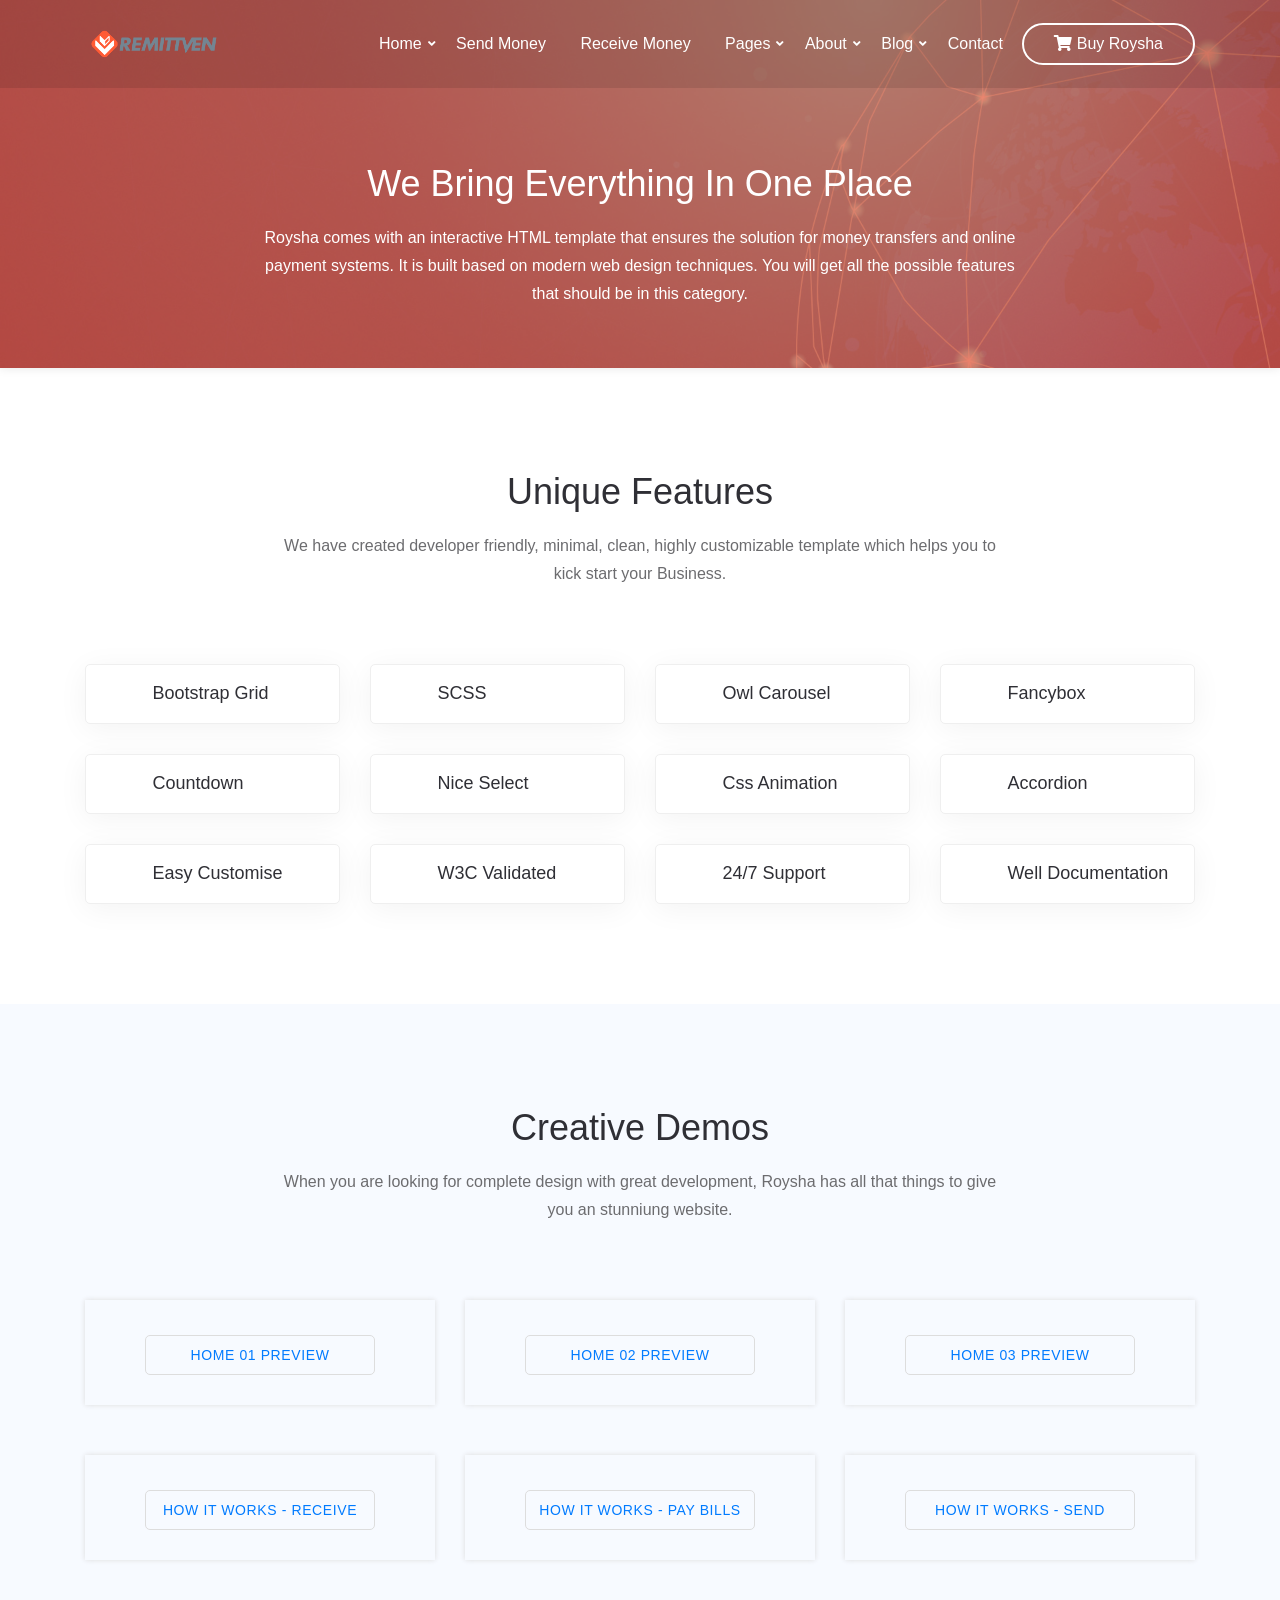
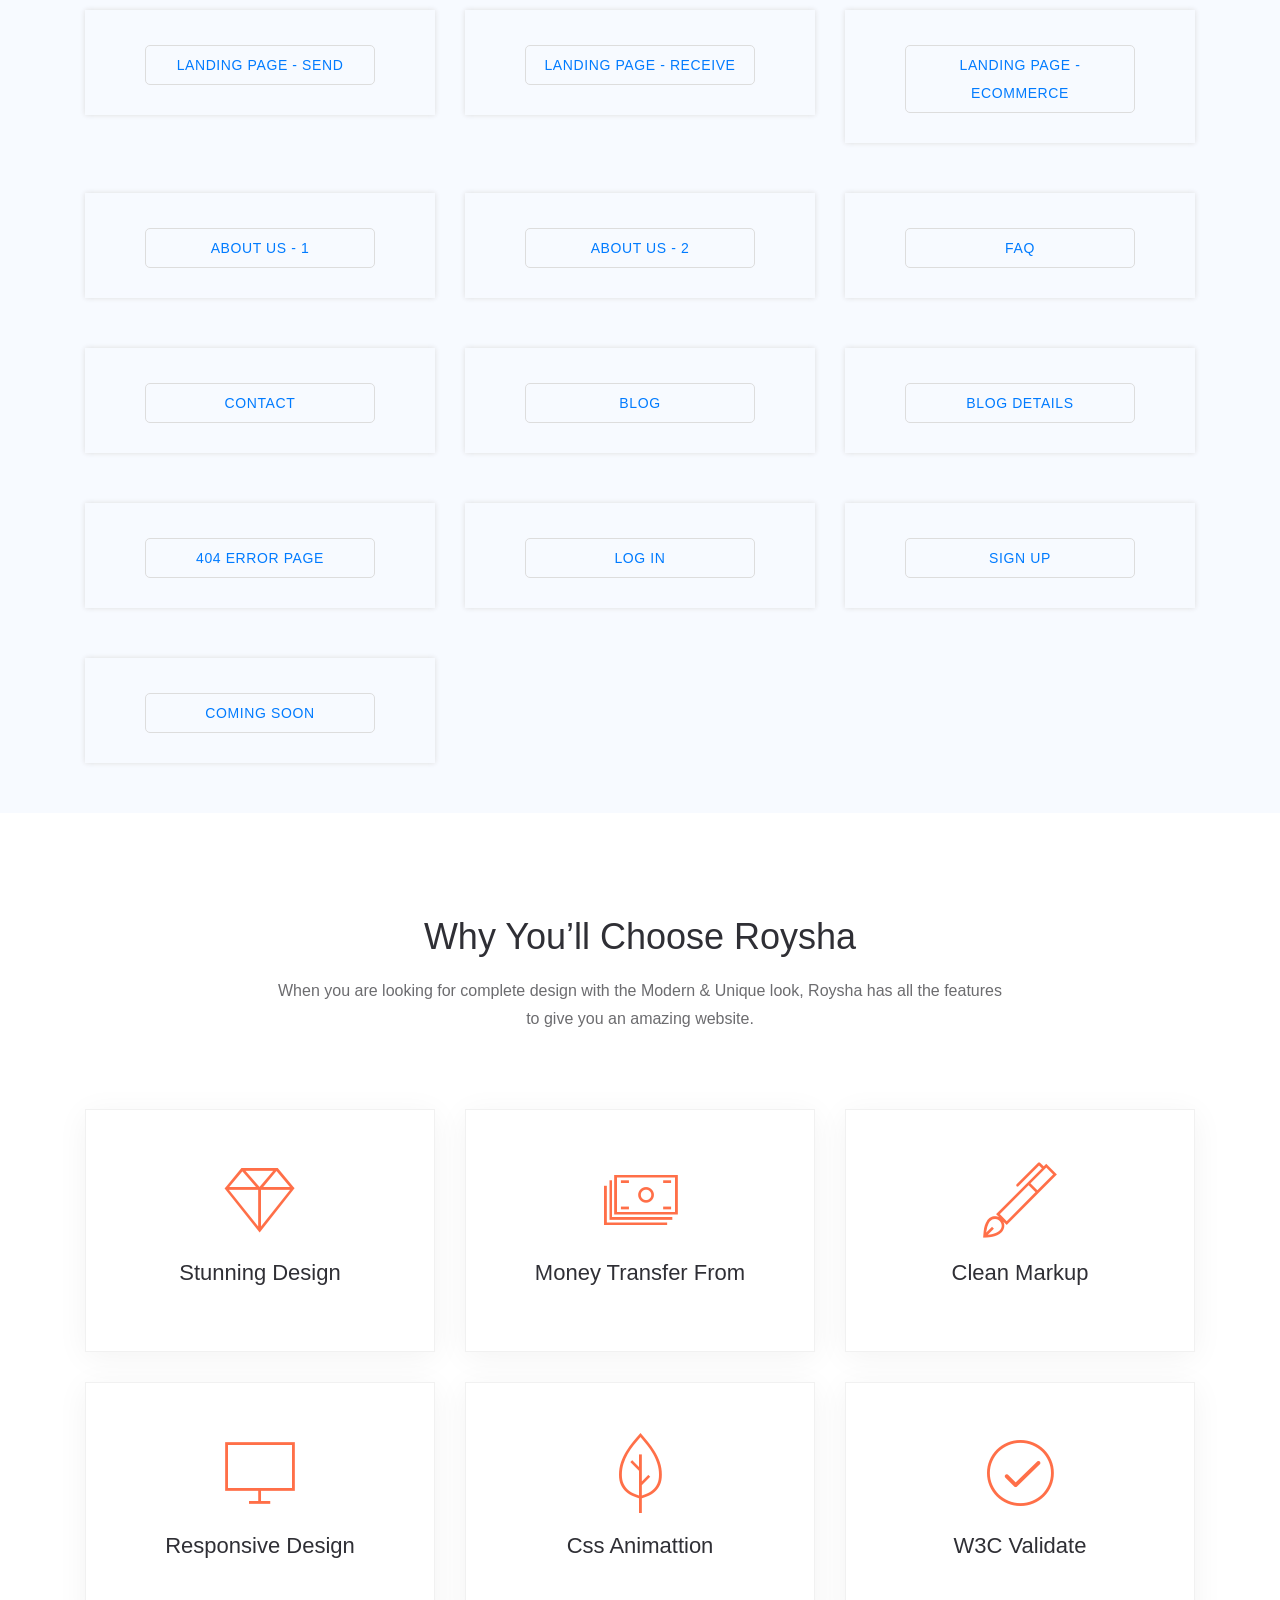
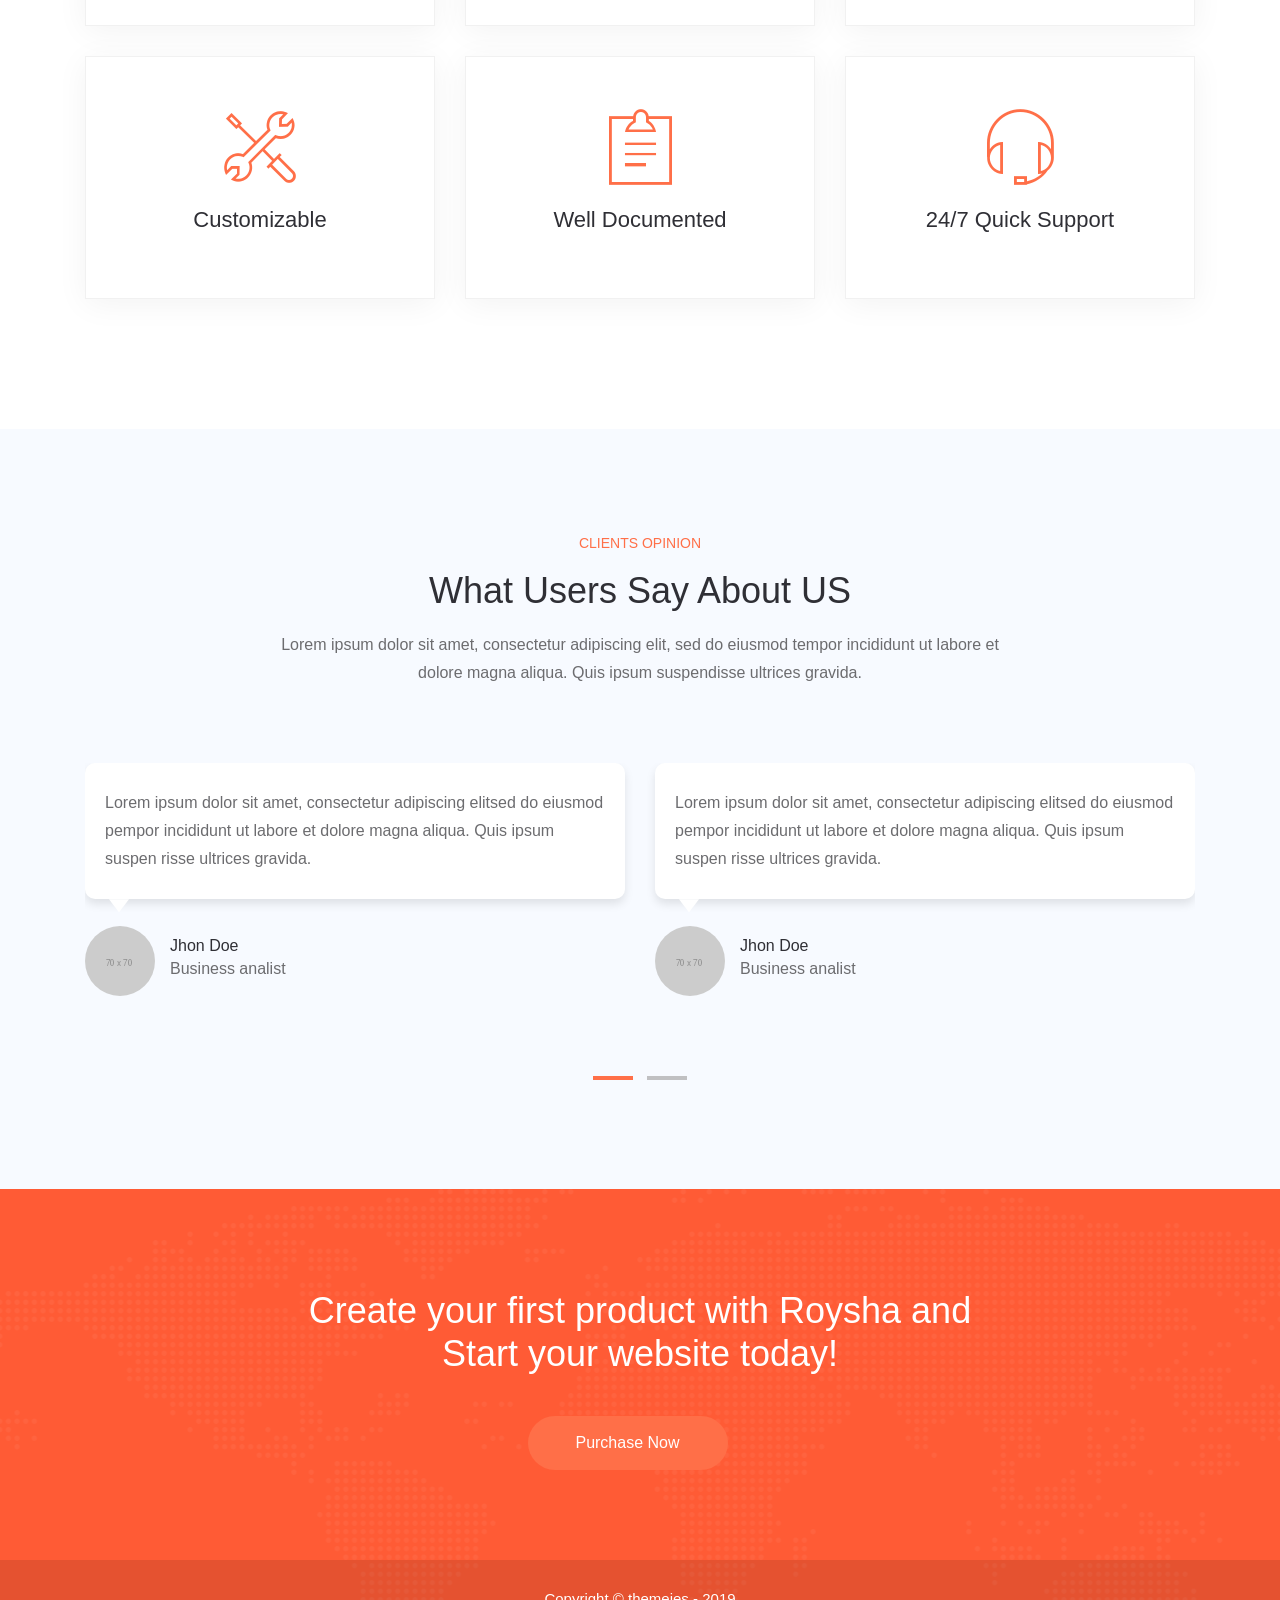
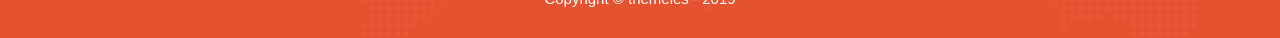
==== index.html @ df3ba35a "Añadiendo maqueta" ====
<!doctype html>
<html lang="en">
  <head>
    <!-- Required meta tags -->
    <meta charset="utf-8">
    <meta name="viewport" content="width=device-width, initial-scale=1, shrink-to-fit=no">

    <!-- Favicon icon -->
    <link rel="shortcut icon" type="image/png" href="images/favicon.png"/>

    <!-- All CSS -->
    <!-- fontAwesome -->
    <link rel="stylesheet" href="css/all.min.css">
    <!-- 7 stroke icon -->
    <link rel="stylesheet" href="css/pe-icon-7-stroke.css">
    <!-- Roysha icon -->
    <link rel="stylesheet" href="css/roysha-icons.css">

    <link rel="stylesheet" href="css/bootstrap.min.css">    
    <link rel="stylesheet" href="css/owl.carousel.min.css">
    <link rel="stylesheet" href="css/jquery.fancybox.min.css">
    <link rel="stylesheet" href="css/nice-select.css">
    <link rel="stylesheet" href="css/style.css">

    <title>RemittVen</title>
    <style>
      .features {
        box-shadow: 0 0 10px rgba(0, 0, 0, .1);
        overflow: hidden;
      }
      .features .sec-heading {
        margin: 60px auto 60px;
      }
      .single-demo {
        position: relative;
        display: block;        
        margin-bottom: 50px;
        padding-bottom: 30px;
        box-shadow: 0 0 5px #ddd;
      }
      .single-demo:hover {
        box-shadow: 0 0 40px #ddd;
      }
      .single-demo--img {
        max-height: 560px;
        overflow: hidden;
      }
      .single-demo span {
        padding: 5px;
        display: block;
        text-align: center;
        border: 1px solid #ddd;
        max-width: 230px;
        border-radius: 5px;
        font-weight: 300;
        text-transform: uppercase;
        font-size: 14px;
        letter-spacing: 0.6px;
        margin: 35px auto 0;
      }
      .icon-list-block {
        padding: 15px 12px;
      }
      .iconBox {
        margin-bottom: 30px;
      }
      .footer h2 {
        color: #fff;
        margin-bottom: 40px;
      }
      .footer .copyright {
        text-align: center;
      }
    </style>
  </head>
  <body class="demo-page">

    <!-- Preloader -->
    <div id="preloader">
      <div id="status"></div>
    </div>
    
    <!-- Header start -->
    <header class="header">
      <div class="container d-flex align-items-center">
          <a class="logo" href="index.html">
            <img src="images/logo.png" alt="">
          </a>
          <nav class="primary-menu text-md-right">                        
            <ul>
              <li class="current-menu-item has-menu-child"><a href="#">Home</a>
                <ul class="sub-menu">
                  <li><a href="home-01.html">Home 01</a></li>
                  <li><a href="home-02.html">Home 02</a></li>
                  <li><a href="home-03.html">Home 03</a></li>
                </ul>
              </li>
              <li><a href="landing-page-send.html">Send Money</a></li>
              <li><a href="landing-page-receive.html">Receive Money</a></li>
              <li class="has-menu-child"><a href="#">Pages</a>
                <ul class="sub-menu">
                  <li><a href="how-it-works-send.html">How it works - Send</a></li>
                  <li><a href="how-it-works-receive.html">How it works - Receive</a></li>
                  <li><a href="how-it-works-paybills.html">How it works - Paybills</a></li>
                  <li><a href="landing-page-ecommerce.html">Landing - Ecommerce</a></li>
                  <li><a href="faq.html">Faq</a></li>
                  <li><a href="404.html">404 Error page</a></li>
                  <li><a href="coming-soon.html">Coming soon</a></li>
                  <li><a href="signup.html">Sign up</a></li>
                </ul>
              </li>
              <li class="has-menu-child">
                <a href="#">About</a>
                <ul class="sub-menu">
                  <li><a href="about-01.html">About 01</a></li>
                  <li><a href="about-02.html">About 02</a></li>
                </ul>
              </li>
              <li class="has-menu-child">
                <a href="blog.html">Blog</a>
                <ul class="sub-menu">
                  <li><a href="blog.html">Blog</a></li>
                  <li><a href="blog-details.html">Blog Details</a></li>
                </ul>
              </li>
              <li><a href="contact.html">Contact</a></li>
              <li class="login btn-outline btn-round"><a href=""><i class="fas fa-shopping-cart"></i> Buy Roysha</a></li>
            </ul>
          </nav>
      </div>
    </header>
    <!-- Header end --> 

    <!-- Features section start -->
    <section class="features">
      <div class="container-fluid">
        <div class="row">
          <div class="col-lg-8 col-md-9 m-auto">
            <div class="sec-heading text-center">
              <h2 class="sec-title">We Bring Everything In One Place</h2>
              <p class="sec-subtitle">Roysha comes with an interactive HTML template that ensures the solution for money transfers and online payment systems. It is built based on modern web design techniques. You will get all the possible features that should be in this category.</p>
            </div>
          </div>
        </div>
        <div class="features-scrns">
          <figure class="scrn-1"><img src="demo-assets/images/home1.jpg" alt=""></figure>
          <figure class="scrn-2"><img src="demo-assets/images/home2.jpg" alt=""></figure>
          <figure class="scrn-3"><img src="demo-assets/images/home3.jpg" alt=""></figure>
        </div>
      </div>
    </section>
    <!-- Features section end -->

    <section class="bill-categories">
      <div class="container">
        <div class="row">
          <div class="col-lg-8 col-md-10 m-auto">
            <div class="sec-heading">
              <h2 class="sec-title">Unique Features</h2>
              <p class="sec-subtitle">We have created developer friendly, minimal, clean, highly customizable template
                  which helps you to kick start your Business. </p>
            </div>
          </div>          
        </div>
        <div class="row">
          <div class="col-md-3 col-sm-6">
            <a href="#" class="icon-list-block">
              <img src="demo-assets/icons/bootstrapping.png" alt="">
              <span>Bootstrap Grid</span>
            </a>
          </div>
          <div class="col-md-3 col-sm-6">
            <a href="#" class="icon-list-block">
              <img src="demo-assets/icons/sass.png" alt="">
              <span>SCSS</span>
            </a>
          </div>
          <div class="col-md-3 col-sm-6">
            <a href="#" class="icon-list-block">
              <img src="demo-assets/icons/owl.png" alt="">
              <span>Owl Carousel</span>
            </a>
          </div>
          <div class="col-md-3 col-sm-6">
            <a href="#" class="icon-list-block">
              <img src="demo-assets/icons/fancybox.png" alt="">
              <span>Fancybox</span>
            </a>
          </div>
          <div class="col-md-3 col-sm-6">
            <a href="#" class="icon-list-block">
              <img src="demo-assets/icons/countdown.png" alt="">
              <span>countdown</span>
            </a>
          </div>          
          <div class="col-md-3 col-sm-6">
            <a href="#" class="icon-list-block">
              <img src="demo-assets/icons/select.png" alt="">
              <span>Nice Select</span>
            </a>
          </div>
          <div class="col-md-3 col-sm-6">
            <a href="#" class="icon-list-block">
              <img src="demo-assets/icons/animate.png" alt="">
              <span>Css animation</span>
            </a>
          </div>
          <div class="col-md-3 col-sm-6">
            <a href="#" class="icon-list-block">
              <img src="demo-assets/icons/accordion.png" alt="">
              <span>Accordion</span>
            </a>
          </div>
          <div class="col-md-3 col-sm-6">
            <a href="#" class="icon-list-block">
              <img src="demo-assets/icons/settings.png" alt="">
              <span>Easy Customise</span>
            </a>
          </div>
          <div class="col-md-3 col-sm-6">
            <a href="#" class="icon-list-block">
              <img src="demo-assets/icons/check.png" alt="">
              <span>W3C validated</span>
            </a>
          </div>
          <div class="col-md-3 col-sm-6">
            <a href="#" class="icon-list-block">
              <img src="demo-assets/icons/technical-support.png" alt="">
              <span>24/7 Support</span>
            </a>
          </div>
          <div class="col-md-3 col-sm-6">
            <a href="#" class="icon-list-block">
              <img src="demo-assets/icons/document.png" alt="">
              <span>Well Documentation</span>
            </a>
          </div>
        </div>
      </div>
    </section>

    <!-- Demo screens start -->
    <section class="demo-screens  bg-offwhite pb-0">
      <div class="container">
        <div class="row">
          <div class="col-lg-8 col-md-9 m-auto">
            <div class="sec-heading text-center">
              <h2 class="sec-title">Creative Demos</h2>
              <p class="sec-subtitle">When you are looking for complete design with great development, Roysha has all that things to give you an stunniung website.</p>
            </div>
          </div>
        </div>
        <div class="row">
          <div class="col-md-4">
            <a href="home-01.html" class="single-demo">
              <div class="single-demo--img">
                <img src="demo-assets/images/1.jpg" alt="">
              </div>
              <span>Home 01 Preview</span>
            </a>
          </div>
          <div class="col-md-4">
            <a href="home-02.html" class="single-demo">
              <div class="single-demo--img">
                <img src="demo-assets/images/2.jpg" alt="">
              </div>
              <span>Home 02 Preview</span>
            </a>
          </div>
          <div class="col-md-4">
            <a href="home-03.html" class="single-demo">
              <div class="single-demo--img">
                <img src="demo-assets/images/3.jpg" alt="">
              </div>
              <span>Home 03 Preview</span>
            </a>
          </div>
          <div class="col-md-4">
            <a href="how-it-works-receive.html" class="single-demo">
              <div class="single-demo--img">
                <img src="demo-assets/images/7.jpg" alt="">
              </div>
              <span>How It Works - Receive</span>
            </a>
          </div>
          <div class="col-md-4">
            <a href="how-it-works-paybills.html" class="single-demo">
              <div class="single-demo--img">
                <img src="demo-assets/images/8.jpg" alt="">
              </div>
              <span>How It Works - Pay Bills</span>
            </a>
          </div>
          <div class="col-md-4">
            <a href="how-it-works-send.html" class="single-demo">
              <div class="single-demo--img">
                <img src="demo-assets/images/9.jpg" alt="">
              </div>
              <span>How It Works - Send</span>
            </a>
          </div>
          <div class="col-md-4">
            <a href="landing-page-send.html" class="single-demo">
              <div class="single-demo--img">
                <img src="demo-assets/images/10.jpg" alt="">
              </div>
              <span>Landing Page - Send</span>
            </a>
          </div>
          <div class="col-md-4">
            <a href="landing-page-receive.html" class="single-demo">
              <div class="single-demo--img">
                <img src="demo-assets/images/11.jpg" alt="">
              </div>
              <span>Landing Page - Receive</span>
            </a>
          </div>
          <div class="col-md-4">
            <a href="landing-page-ecommerce.html" class="single-demo">
              <div class="single-demo--img">
                <img src="demo-assets/images/12.jpg" alt="">
              </div>
              <span>Landing Page - Ecommerce</span>
            </a>
          </div>
          <div class="col-md-4">
            <a href="about-01.html" class="single-demo">
              <div class="single-demo--img">
                <img src="demo-assets/images/13.jpg" alt="">
              </div>
              <span>About Us - 1</span>
            </a>
          </div>
          <div class="col-md-4">
            <a href="about-02.html" class="single-demo">
              <div class="single-demo--img">
                <img src="demo-assets/images/14.jpg" alt="">
              </div>
              <span>About Us - 2</span>
            </a>
          </div>
          <div class="col-md-4">
            <a href="faq.html" class="single-demo">
              <div class="single-demo--img">
                <img src="demo-assets/images/15.jpg" alt="">
              </div>
              <span>FAQ</span>
            </a>
          </div>          
          <div class="col-md-4">
            <a href="contact.html" class="single-demo">
              <div class="single-demo--img">
                <img src="demo-assets/images/16.jpg" alt="">
              </div>
              <span>Contact</span>
            </a>
          </div>          
          <div class="col-md-4">
            <a href="blog.html" class="single-demo">
              <div class="single-demo--img">
                <img src="demo-assets/images/17.jpg" alt="">
              </div>
              <span>Blog</span>
            </a>
          </div>          
          <div class="col-md-4">
            <a href="blog-details.html" class="single-demo">
              <div class="single-demo--img">
                <img src="demo-assets/images/18.jpg" alt="">
              </div>
              <span>Blog Details</span>
            </a>
          </div>          
          <div class="col-md-4">
            <a href="404.html" class="single-demo">
              <div class="single-demo--img">
                <img src="demo-assets/images/19.jpg" alt="">
              </div>
              <span>404 error page</span>
            </a>
          </div>          
          <div class="col-md-4">
            <a href="login.html" class="single-demo">
              <div class="single-demo--img">
                <img src="demo-assets/images/21.jpg" alt="">
              </div>
              <span>log in</span>
            </a>
          </div>          
          <div class="col-md-4">
            <a href="signup.html" class="single-demo">
              <div class="single-demo--img">
                <img src="demo-assets/images/22.jpg" alt="">
              </div>
              <span>sign up</span>
            </a>
          </div>          
          <div class="col-md-4">
            <a href="coming-soon.html" class="single-demo">
              <div class="single-demo--img">
                <img src="demo-assets/images/20.jpg" alt="">
              </div>
              <span>coming soon</span>
            </a>
          </div>          
        </div>
      </div>
    </section>
    <!-- end -->

    <section class="about-overview">
      <div class="container">
        <div class="row">
          <div class="col-lg-8 col-md-10 m-auto">
            <div class="sec-heading">
              <h2 class="sec-title">Why you’ll choose Roysha</h2>
              <p class="sec-subtitle">When you are looking for complete design with the Modern & Unique look, Roysha has all the features to give you an amazing website.</p>
            </div>
          </div>
        </div>
        <div class="row">
          <div class="col-md-4">
            <div class="iconBox boxed-shadow text-center">
              <i class="pe-7s-diamond icon"></i>
              <h5><a href="#">Stunning Design</a></h5>
            </div>
          </div>
          <div class="col-md-4">
            <div class="iconBox boxed-shadow text-center">
              <i class="pe-7s-cash icon"></i>
              <h5><a href="#">Money Transfer from</a></h5>
            </div>
          </div>
          <div class="col-md-4">
            <div class="iconBox boxed-shadow text-center">
              <i class="pe-7s-pen icon"></i>
              <h5><a href="#">Clean Markup</a></h5>
            </div>
          </div>
          <div class="col-md-4">
            <div class="iconBox boxed-shadow text-center">
              <i class="pe-7s-monitor icon"></i>
              <h5><a href="#">Responsive Design</a></h5>
            </div>
          </div>
          <div class="col-md-4">
            <div class="iconBox boxed-shadow text-center">
              <i class="pe-7s-leaf icon"></i>
              <h5><a href="#">css animattion</a></h5>
            </div>
          </div>
          <div class="col-md-4">
            <div class="iconBox boxed-shadow text-center">
              <i class="pe-7s-check icon"></i>
              <h5><a href="#">W3C Validate</a></h5>
            </div>
          </div>
          
          <div class="col-md-4">
            <div class="iconBox boxed-shadow text-center">
              <i class="pe-7s-tools icon"></i>
              <h5><a href="#">Customizable</a></h5>
            </div>
          </div>
          <div class="col-md-4">
            <div class="iconBox boxed-shadow text-center">
              <i class="pe-7s-note2 icon"></i>
              <h5><a href="#">Well Documented</a></h5>
            </div>
          </div>
          <div class="col-md-4">
            <div class="iconBox boxed-shadow text-center">
              <i class="pe-7s-headphones icon"></i>
              <h5><a href="#">24/7 Quick Support</a></h5>
            </div>
          </div>
        </div>
      </div>
    </section>

    <!-- Testimonial section start -->
    <section class="testimonial bg-offwhite">
      <div class="container">
        <div class="row">
          <div class="col-lg-8 col-md-10 m-auto">
            <div class="sec-heading">
              <span class="tagline">Clients Opinion</span>
              <h2 class="sec-title">What Users Say About US</h2>
              <p class="sec-subtitle">Lorem ipsum dolor sit amet, consectetur adipiscing elit, sed do eiusmod tempor incididunt ut labore et dolore magna aliqua. Quis ipsum suspendisse ultrices gravida.</p>
            </div>
          </div>
        </div>
        <div class="test-caro owl-carousel">
            <div class="single-testimonial">
              <div class="tst-body">
                Lorem ipsum dolor sit amet, consectetur adipiscing elitsed do eiusmod pempor incididunt ut labore et dolore magna aliqua. Quis ipsum suspen risse ultrices gravida. 
              </div>
              <div class="tst-head">
                <img src="images/avatar.png" class="avatar" alt="">
                <h6>Jhon Doe</h6>
                <span>Business analist</span>
              </div>
            </div>
            <div class="single-testimonial">
              <div class="tst-body">
                Lorem ipsum dolor sit amet, consectetur adipiscing elitsed do eiusmod pempor incididunt ut labore et dolore magna aliqua. Quis ipsum suspen risse ultrices gravida. 
              </div>
              <div class="tst-head">
                <img src="images/avatar.png" class="avatar" alt="">
                <h6>Jhon Doe</h6>
                <span>Business analist</span>
              </div>
            </div>
            <div class="single-testimonial">
              <div class="tst-body">
                Lorem ipsum dolor sit amet, consectetur adipiscing elitsed do eiusmod pempor incididunt ut labore et dolore magna aliqua. Quis ipsum suspen risse ultrices gravida. 
              </div>
              <div class="tst-head">
                <img src="images/avatar.png" class="avatar" alt="">
                <h6>Jhon Doe</h6>
                <span>Business analist</span>
              </div>
            </div>
        </div>
      </div>
    </section>
    <!-- Testimonial section end -->

    <!-- Footer strat -->
    <footer class="footer">
      <div class="foo-top">
      <div class="container">
        <div class="row">
          <div class="col-8 text-center m-auto">
            <h2>Create your first product with Roysha and Start your website today!</h2>
            <a href="https://themeforest.net/item/roysha-money-transfer-and-online-payments-html-template/24259706?s_rank=1" class="btn btn-default">Purchase Now</a>
          </div>
        </div>
      </div>
      </div>
      <div class="foo-btm">
        <div class="container">
          <div class="row">
            <div class="col-12">
              <div class="copyright">Copyright &copy; <a href="http://themeies.com">themeies</a> - 2019</div>
            </div>
          </div>
        </div>
      </div>
    </footer>
    <!-- Footer end -->

    <!-- JS -->
    <script src="js/jquery-3.3.1.min.js"></script>
    <script src="js/jquery-ui.min.js"></script>
    <script src="js/bootstrap.min.js"></script>
    <script src="js/owl.carousel.min.js"></script>
    <script src="js/owl.carousel2.thumbs.min.js"></script>
    <script src="js/jquery.countdown.min.js"></script>
    <script src="js/jquery.fancybox.min.js"></script>
    <script src="js/jquery.nice-select.min.js"></script>
    <script src="https://cdnjs.cloudflare.com/ajax/libs/gsap/2.1.3/TweenMax.min.js" ></script>
    <script src="https://s3-us-west-2.amazonaws.com/s.cdpn.io/106949/jquery.onscreen.js"></script>
    <script src="js/scripts.js"></script>
  </body>
</html>
---- css/pe-icon-7-stroke.css ----
@font-face {
	font-family: 'Pe-icon-7-stroke';
	src:url('../fonts/Pe-icon-7-stroke.eot?d7yf1v');
	src:url('../fonts/Pe-icon-7-stroke.eot?#iefixd7yf1v') format('embedded-opentype'),
		url('../fonts/Pe-icon-7-stroke.woff?d7yf1v') format('woff'),
		url('../fonts/Pe-icon-7-stroke.ttf?d7yf1v') format('truetype'),
		url('../fonts/Pe-icon-7-stroke.svg?d7yf1v#Pe-icon-7-stroke') format('svg');
	font-weight: normal;
	font-style: normal;
}

[class^="pe-7s-"], [class*=" pe-7s-"] {
	display: inline-block;
	font-family: 'Pe-icon-7-stroke';
	speak: none;
	font-style: normal;
	font-weight: normal;
	font-variant: normal;
	text-transform: none;
	line-height: 1;

	/* Better Font Rendering =========== */
	-webkit-font-smoothing: antialiased;
	-moz-osx-font-smoothing: grayscale;
}

.pe-7s-album:before {
	content: "\e6aa";
}
.pe-7s-arc:before {
	content: "\e6ab";
}
.pe-7s-back-2:before {
	content: "\e6ac";
}
.pe-7s-bandaid:before {
	content: "\e6ad";
}
.pe-7s-car:before {
	content: "\e6ae";
}
.pe-7s-diamond:before {
	content: "\e6af";
}
.pe-7s-door-lock:before {
	content: "\e6b0";
}
.pe-7s-eyedropper:before {
	content: "\e6b1";
}
.pe-7s-female:before {
	content: "\e6b2";
}
.pe-7s-gym:before {
	content: "\e6b3";
}
.pe-7s-hammer:before {
	content: "\e6b4";
}
.pe-7s-headphones:before {
	content: "\e6b5";
}
.pe-7s-helm:before {
	content: "\e6b6";
}
.pe-7s-hourglass:before {
	content: "\e6b7";
}
.pe-7s-leaf:before {
	content: "\e6b8";
}
.pe-7s-magic-wand:before {
	content: "\e6b9";
}
.pe-7s-male:before {
	content: "\e6ba";
}
.pe-7s-map-2:before {
	content: "\e6bb";
}
.pe-7s-next-2:before {
	content: "\e6bc";
}
.pe-7s-paint-bucket:before {
	content: "\e6bd";
}
.pe-7s-pendrive:before {
	content: "\e6be";
}
.pe-7s-photo:before {
	content: "\e6bf";
}
.pe-7s-piggy:before {
	content: "\e6c0";
}
.pe-7s-plugin:before {
	content: "\e6c1";
}
.pe-7s-refresh-2:before {
	content: "\e6c2";
}
.pe-7s-rocket:before {
	content: "\e6c3";
}
.pe-7s-settings:before {
	content: "\e6c4";
}
.pe-7s-shield:before {
	content: "\e6c5";
}
.pe-7s-smile:before {
	content: "\e6c6";
}
.pe-7s-usb:before {
	content: "\e6c7";
}
.pe-7s-vector:before {
	content: "\e6c8";
}
.pe-7s-wine:before {
	content: "\e6c9";
}
.pe-7s-cloud-upload:before {
	content: "\e68a";
}
.pe-7s-cash:before {
	content: "\e68c";
}
.pe-7s-close:before {
	content: "\e680";
}
.pe-7s-bluetooth:before {
	content: "\e68d";
}
.pe-7s-cloud-download:before {
	content: "\e68b";
}
.pe-7s-way:before {
	content: "\e68e";
}
.pe-7s-close-circle:before {
	content: "\e681";
}
.pe-7s-id:before {
	content: "\e68f";
}
.pe-7s-angle-up:before {
	content: "\e682";
}
.pe-7s-wristwatch:before {
	content: "\e690";
}
.pe-7s-angle-up-circle:before {
	content: "\e683";
}
.pe-7s-world:before {
	content: "\e691";
}
.pe-7s-angle-right:before {
	content: "\e684";
}
.pe-7s-volume:before {
	content: "\e692";
}
.pe-7s-angle-right-circle:before {
	content: "\e685";
}
.pe-7s-users:before {
	content: "\e693";
}
.pe-7s-angle-left:before {
	content: "\e686";
}
.pe-7s-user-female:before {
	content: "\e694";
}
.pe-7s-angle-left-circle:before {
	content: "\e687";
}
.pe-7s-up-arrow:before {
	content: "\e695";
}
.pe-7s-angle-down:before {
	content: "\e688";
}
.pe-7s-switch:before {
	content: "\e696";
}
.pe-7s-angle-down-circle:before {
	content: "\e689";
}
.pe-7s-scissors:before {
	content: "\e697";
}
.pe-7s-wallet:before {
	content: "\e600";
}
.pe-7s-safe:before {
	content: "\e698";
}
.pe-7s-volume2:before {
	content: "\e601";
}
.pe-7s-volume1:before {
	content: "\e602";
}
.pe-7s-voicemail:before {
	content: "\e603";
}
.pe-7s-video:before {
	content: "\e604";
}
.pe-7s-user:before {
	content: "\e605";
}
.pe-7s-upload:before {
	content: "\e606";
}
.pe-7s-unlock:before {
	content: "\e607";
}
.pe-7s-umbrella:before {
	content: "\e608";
}
.pe-7s-trash:before {
	content: "\e609";
}
.pe-7s-tools:before {
	content: "\e60a";
}
.pe-7s-timer:before {
	content: "\e60b";
}
.pe-7s-ticket:before {
	content: "\e60c";
}
.pe-7s-target:before {
	content: "\e60d";
}
.pe-7s-sun:before {
	content: "\e60e";
}
.pe-7s-study:before {
	content: "\e60f";
}
.pe-7s-stopwatch:before {
	content: "\e610";
}
.pe-7s-star:before {
	content: "\e611";
}
.pe-7s-speaker:before {
	content: "\e612";
}
.pe-7s-signal:before {
	content: "\e613";
}
.pe-7s-shuffle:before {
	content: "\e614";
}
.pe-7s-shopbag:before {
	content: "\e615";
}
.pe-7s-share:before {
	content: "\e616";
}
.pe-7s-server:before {
	content: "\e617";
}
.pe-7s-search:before {
	content: "\e618";
}
.pe-7s-film:before {
	content: "\e6a5";
}
.pe-7s-science:before {
	content: "\e619";
}
.pe-7s-disk:before {
	content: "\e6a6";
}
.pe-7s-ribbon:before {
	content: "\e61a";
}
.pe-7s-repeat:before {
	content: "\e61b";
}
.pe-7s-refresh:before {
	content: "\e61c";
}
.pe-7s-add-user:before {
	content: "\e6a9";
}
.pe-7s-refresh-cloud:before {
	content: "\e61d";
}
.pe-7s-paperclip:before {
	content: "\e69c";
}
.pe-7s-radio:before {
	content: "\e61e";
}
.pe-7s-note2:before {
	content: "\e69d";
}
.pe-7s-print:before {
	content: "\e61f";
}
.pe-7s-network:before {
	content: "\e69e";
}
.pe-7s-prev:before {
	content: "\e620";
}
.pe-7s-mute:before {
	content: "\e69f";
}
.pe-7s-power:before {
	content: "\e621";
}
.pe-7s-medal:before {
	content: "\e6a0";
}
.pe-7s-portfolio:before {
	content: "\e622";
}
.pe-7s-like2:before {
	content: "\e6a1";
}
.pe-7s-plus:before {
	content: "\e623";
}
.pe-7s-left-arrow:before {
	content: "\e6a2";
}
.pe-7s-play:before {
	content: "\e624";
}
.pe-7s-key:before {
	content: "\e6a3";
}
.pe-7s-plane:before {
	content: "\e625";
}
.pe-7s-joy:before {
	content: "\e6a4";
}
.pe-7s-photo-gallery:before {
	content: "\e626";
}
.pe-7s-pin:before {
	content: "\e69b";
}
.pe-7s-phone:before {
	content: "\e627";
}
.pe-7s-plug:before {
	content: "\e69a";
}
.pe-7s-pen:before {
	content: "\e628";
}
.pe-7s-right-arrow:before {
	content: "\e699";
}
.pe-7s-paper-plane:before {
	content: "\e629";
}
.pe-7s-delete-user:before {
	content: "\e6a7";
}
.pe-7s-paint:before {
	content: "\e62a";
}
.pe-7s-bottom-arrow:before {
	content: "\e6a8";
}
.pe-7s-notebook:before {
	content: "\e62b";
}
.pe-7s-note:before {
	content: "\e62c";
}
.pe-7s-next:before {
	content: "\e62d";
}
.pe-7s-news-paper:before {
	content: "\e62e";
}
.pe-7s-musiclist:before {
	content: "\e62f";
}
.pe-7s-music:before {
	content: "\e630";
}
.pe-7s-mouse:before {
	content: "\e631";
}
.pe-7s-more:before {
	content: "\e632";
}
.pe-7s-moon:before {
	content: "\e633";
}
.pe-7s-monitor:before {
	content: "\e634";
}
.pe-7s-micro:before {
	content: "\e635";
}
.pe-7s-menu:before {
	content: "\e636";
}
.pe-7s-map:before {
	content: "\e637";
}
.pe-7s-map-marker:before {
	content: "\e638";
}
.pe-7s-mail:before {
	content: "\e639";
}
.pe-7s-mail-open:before {
	content: "\e63a";
}
.pe-7s-mail-open-file:before {
	content: "\e63b";
}
.pe-7s-magnet:before {
	content: "\e63c";
}
.pe-7s-loop:before {
	content: "\e63d";
}
.pe-7s-look:before {
	content: "\e63e";
}
.pe-7s-lock:before {
	content: "\e63f";
}
.pe-7s-lintern:before {
	content: "\e640";
}
.pe-7s-link:before {
	content: "\e641";
}
.pe-7s-like:before {
	content: "\e642";
}
.pe-7s-light:before {
	content: "\e643";
}
.pe-7s-less:before {
	content: "\e644";
}
.pe-7s-keypad:before {
	content: "\e645";
}
.pe-7s-junk:before {
	content: "\e646";
}
.pe-7s-info:before {
	content: "\e647";
}
.pe-7s-home:before {
	content: "\e648";
}
.pe-7s-help2:before {
	content: "\e649";
}
.pe-7s-help1:before {
	content: "\e64a";
}
.pe-7s-graph3:before {
	content: "\e64b";
}
.pe-7s-graph2:before {
	content: "\e64c";
}
.pe-7s-graph1:before {
	content: "\e64d";
}
.pe-7s-graph:before {
	content: "\e64e";
}
.pe-7s-global:before {
	content: "\e64f";
}
.pe-7s-gleam:before {
	content: "\e650";
}
.pe-7s-glasses:before {
	content: "\e651";
}
.pe-7s-gift:before {
	content: "\e652";
}
.pe-7s-folder:before {
	content: "\e653";
}
.pe-7s-flag:before {
	content: "\e654";
}
.pe-7s-filter:before {
	content: "\e655";
}
.pe-7s-file:before {
	content: "\e656";
}
.pe-7s-expand1:before {
	content: "\e657";
}
.pe-7s-exapnd2:before {
	content: "\e658";
}
.pe-7s-edit:before {
	content: "\e659";
}
.pe-7s-drop:before {
	content: "\e65a";
}
.pe-7s-drawer:before {
	content: "\e65b";
}
.pe-7s-download:before {
	content: "\e65c";
}
.pe-7s-display2:before {
	content: "\e65d";
}
.pe-7s-display1:before {
	content: "\e65e";
}
.pe-7s-diskette:before {
	content: "\e65f";
}
.pe-7s-date:before {
	content: "\e660";
}
.pe-7s-cup:before {
	content: "\e661";
}
.pe-7s-culture:before {
	content: "\e662";
}
.pe-7s-crop:before {
	content: "\e663";
}
.pe-7s-credit:before {
	content: "\e664";
}
.pe-7s-copy-file:before {
	content: "\e665";
}
.pe-7s-config:before {
	content: "\e666";
}
.pe-7s-compass:before {
	content: "\e667";
}
.pe-7s-comment:before {
	content: "\e668";
}
.pe-7s-coffee:before {
	content: "\e669";
}
.pe-7s-cloud:before {
	content: "\e66a";
}
.pe-7s-clock:before {
	content: "\e66b";
}
.pe-7s-check:before {
	content: "\e66c";
}
.pe-7s-chat:before {
	content: "\e66d";
}
.pe-7s-cart:before {
	content: "\e66e";
}
.pe-7s-camera:before {
	content: "\e66f";
}
.pe-7s-call:before {
	content: "\e670";
}
.pe-7s-calculator:before {
	content: "\e671";
}
.pe-7s-browser:before {
	content: "\e672";
}
.pe-7s-box2:before {
	content: "\e673";
}
.pe-7s-box1:before {
	content: "\e674";
}
.pe-7s-bookmarks:before {
	content: "\e675";
}
.pe-7s-bicycle:before {
	content: "\e676";
}
.pe-7s-bell:before {
	content: "\e677";
}
.pe-7s-battery:before {
	content: "\e678";
}
.pe-7s-ball:before {
	content: "\e679";
}
.pe-7s-back:before {
	content: "\e67a";
}
.pe-7s-attention:before {
	content: "\e67b";
}
.pe-7s-anchor:before {
	content: "\e67c";
}
.pe-7s-albums:before {
	content: "\e67d";
}
.pe-7s-alarm:before {
	content: "\e67e";
}
.pe-7s-airplay:before {
	content: "\e67f";
}
---- css/roysha-icons.css ----
@font-face {
  font-family: 'roysha-icon';
  src:  url('../fonts/roysha-icon.eot?h1me7s');
  src:  url('../fonts/roysha-icon.eot?h1me7s#iefix') format('embedded-opentype'),
    url('../fonts/roysha-icon.ttf?h1me7s') format('truetype'),
    url('../fonts/roysha-icon.woff?h1me7s') format('woff'),
    url('../fonts/roysha-icon.svg?h1me7s#roysha-icon') format('svg');
  font-weight: normal;
  font-style: normal;
  font-display: block;
}

.roysha-icon {
  /* use !important to prevent issues with browser extensions that change fonts */
  font-family: 'roysha-icon' !important;
  speak: none;
  font-style: normal;
  font-weight: normal;
  font-variant: normal;
  text-transform: none;
  line-height: 1;

  /* Better Font Rendering =========== */
  -webkit-font-smoothing: antialiased;
  -moz-osx-font-smoothing: grayscale;
}

.roysha-amount .path1:before {
  content: "\e900";
  opacity: .2;
}
.roysha-amount .path2:before {
  content: "\e901";
  margin-left: -1.033203125em;
  color: rgb(37, 107, 230);
}
.roysha-amount .path3:before {
  content: "\e902";
  margin-left: -1.033203125em;
  color: rgb(37, 107, 230);
}
.roysha-amount .path4:before {
  content: "\e903";
  margin-left: -1.033203125em;
  color: rgb(37, 107, 230);
}
.roysha-amount .path5:before {
  content: "\e904";
  margin-left: -1.033203125em;
  color: rgb(37, 107, 230);
}
.roysha-amount .path6:before {
  content: "\e905";
  margin-left: -1.033203125em;
  color: rgb(37, 107, 230);
}
.roysha-amount .path7:before {
  content: "\e906";
  margin-left: -1.033203125em;
  color: rgb(37, 107, 230);
}
.roysha-amount .path8:before {
  content: "\e907";
  margin-left: -1.033203125em;
  color: rgb(37, 107, 230);
}
.roysha-amount .path9:before {
  content: "\e908";
  margin-left: -1.033203125em;
  color: rgb(37, 107, 230);
}
.roysha-amount .path10:before {
  content: "\e909";
  margin-left: -1.033203125em;
  opacity: .2;
}
.roysha-amount .path11:before {
  content: "\e90a";
  margin-left: -1.033203125em;
  color: rgb(37, 107, 230);
}
.roysha-api .path1:before {
  content: "\e90b";
  color: rgb(37, 107, 230);
}
.roysha-api .path2:before {
  content: "\e90c";
  margin-left: -0.984375em;
  color: rgb(37, 107, 230);
}
.roysha-api .path3:before {
  content: "\e90d";
  margin-left: -0.984375em;
  opacity: .2;
}
.roysha-api .path4:before {
  content: "\e90e";
  margin-left: -0.984375em;
  opacity: .2;
}
.roysha-ask .path1:before {
  content: "\e90f";
  opacity: .2;
}
.roysha-ask .path2:before {
  content: "\e910";
  margin-left: -0.7783203125em;
  color: rgb(37, 107, 230);
}
.roysha-ask .path3:before {
  content: "\e911";
  margin-left: -0.7783203125em;
  color: rgb(37, 107, 230);
}
.roysha-ask .path4:before {
  content: "\e912";
  margin-left: -0.7783203125em;
  color: rgb(37, 107, 230);
}
.roysha-ask .path5:before {
  content: "\e913";
  margin-left: -0.7783203125em;
  opacity: .2;
}
.roysha-bank .path1:before {
  content: "\e914";
  opacity: .2;
}
.roysha-bank .path2:before {
  content: "\e915";
  margin-left: -1em;
  color: rgb(37, 107, 230);
}
.roysha-bank .path3:before {
  content: "\e916";
  margin-left: -1em;
  color: rgb(37, 107, 230);
}
.roysha-bank .path4:before {
  content: "\e917";
  margin-left: -1em;
  color: rgb(37, 107, 230);
}
.roysha-bank .path5:before {
  content: "\e918";
  margin-left: -1em;
  color: rgb(37, 107, 230);
}
.roysha-bank .path6:before {
  content: "\e919";
  margin-left: -1em;
  color: rgb(37, 107, 230);
}
.roysha-bank-diposite .path1:before {
  content: "\e91a";
  opacity: .2;
}
.roysha-bank-diposite .path2:before {
  content: "\e91b";
  margin-left: -1em;
  opacity: .2;
}
.roysha-bank-diposite .path3:before {
  content: "\e91c";
  margin-left: -1em;
  color: rgb(232, 239, 238);
}
.roysha-bank-diposite .path4:before {
  content: "\e91d";
  margin-left: -1em;
  color: rgb(37, 107, 230);
}
.roysha-bank-diposite .path5:before {
  content: "\e91e";
  margin-left: -1em;
  color: rgb(37, 107, 230);
}
.roysha-bank-diposite .path6:before {
  content: "\e91f";
  margin-left: -1em;
  color: rgb(37, 107, 230);
}
.roysha-bank-diposite .path7:before {
  content: "\e920";
  margin-left: -1em;
  color: rgb(37, 107, 230);
}
.roysha-bank-diposite .path8:before {
  content: "\e921";
  margin-left: -1em;
  color: rgb(37, 107, 230);
}
.roysha-bank-diposite .path9:before {
  content: "\e922";
  margin-left: -1em;
  color: rgb(37, 107, 230);
}
.roysha-bank-diposite .path10:before {
  content: "\e923";
  margin-left: -1em;
  color: rgb(37, 107, 230);
}
.roysha-bank-diposite .path11:before {
  content: "\e924";
  margin-left: -1em;
  color: rgb(37, 107, 230);
}
.roysha-bank-diposite .path12:before {
  content: "\e925";
  margin-left: -1em;
  color: rgb(37, 107, 230);
}
.roysha-bank-diposite .path13:before {
  content: "\e926";
  margin-left: -1em;
  color: rgb(37, 107, 230);
}
.roysha-bank-diposite .path14:before {
  content: "\e927";
  margin-left: -1em;
  color: rgb(37, 107, 230);
}
.roysha-bank-diposite .path15:before {
  content: "\e928";
  margin-left: -1em;
  color: rgb(37, 107, 230);
}
.roysha-bank-diposite .path16:before {
  content: "\e929";
  margin-left: -1em;
  color: rgb(37, 107, 230);
}
.roysha-bank-diposite2 .path1:before {
  content: "\e92a";
  color: rgb(37, 107, 230);
}
.roysha-bank-diposite2 .path2:before {
  content: "\e92b";
  margin-left: -1.0205078125em;
  color: rgb(37, 107, 230);
}
.roysha-bank-diposite2 .path3:before {
  content: "\e92c";
  margin-left: -1.0205078125em;
  color: rgb(37, 107, 230);
}
.roysha-bank-diposite2 .path4:before {
  content: "\e92d";
  margin-left: -1.0205078125em;
  opacity: .2;
}
.roysha-bank-diposite2 .path5:before {
  content: "\e92e";
  margin-left: -1.0205078125em;
  opacity: .2;
}
.roysha-cash .path1:before {
  content: "\e92f";
  opacity: .2;
}
.roysha-cash .path2:before {
  content: "\e930";
  margin-left: -1em;
  opacity: .2;
}
.roysha-cash .path3:before {
  content: "\e931";
  margin-left: -1em;
  color: rgb(37, 107, 230);
}
.roysha-cash .path4:before {
  content: "\e932";
  margin-left: -1em;
  color: rgb(37, 107, 230);
}
.roysha-cash .path5:before {
  content: "\e933";
  margin-left: -1em;
  color: rgb(37, 107, 230);
}
.roysha-cash .path6:before {
  content: "\e934";
  margin-left: -1em;
  color: rgb(37, 107, 230);
}
.roysha-cash .path7:before {
  content: "\e935";
  margin-left: -1em;
  color: rgb(37, 107, 230);
}
.roysha-cash .path8:before {
  content: "\e936";
  margin-left: -1em;
  color: rgb(37, 107, 230);
}
.roysha-cash .path9:before {
  content: "\e937";
  margin-left: -1em;
  opacity: .2;
}
.roysha-cash .path10:before {
  content: "\e938";
  margin-left: -1em;
  opacity: .2;
}
.roysha-cash-pin .path1:before {
  content: "\e939";
  opacity: .2;
}
.roysha-cash-pin .path2:before {
  content: "\e93a";
  margin-left: -1em;
  opacity: .2;
}
.roysha-cash-pin .path3:before {
  content: "\e93b";
  margin-left: -1em;
  opacity: .2;
}
.roysha-cash-pin .path4:before {
  content: "\e93c";
  margin-left: -1em;
  opacity: .2;
}
.roysha-cash-pin .path5:before {
  content: "\e93d";
  margin-left: -1em;
  opacity: .2;
}
.roysha-cash-pin .path6:before {
  content: "\e93e";
  margin-left: -1em;
  color: rgb(37, 107, 230);
}
.roysha-cash-pin .path7:before {
  content: "\e93f";
  margin-left: -1em;
  color: rgb(37, 107, 230);
}
.roysha-cash-pin .path8:before {
  content: "\e940";
  margin-left: -1em;
  color: rgb(37, 107, 230);
}
.roysha-cash-pin .path9:before {
  content: "\e941";
  margin-left: -1em;
  color: rgb(37, 107, 230);
}
.roysha-cash-pin .path10:before {
  content: "\e942";
  margin-left: -1em;
  color: rgb(37, 107, 230);
}
.roysha-cash-pin .path11:before {
  content: "\e943";
  margin-left: -1em;
  color: rgb(37, 107, 230);
}
.roysha-diposite .path1:before {
  content: "\e944";
  color: rgb(37, 107, 230);
}
.roysha-diposite .path2:before {
  content: "\e945";
  margin-left: -1.01953125em;
  color: rgb(37, 107, 230);
}
.roysha-diposite .path3:before {
  content: "\e946";
  margin-left: -1.01953125em;
  color: rgb(37, 107, 230);
}
.roysha-diposite .path4:before {
  content: "\e947";
  margin-left: -1.01953125em;
  opacity: .2;
}
.roysha-diposite .path5:before {
  content: "\e948";
  margin-left: -1.01953125em;
  opacity: .2;
}
.roysha-encrypted .path1:before {
  content: "\e949";
  opacity: .2;
}
.roysha-encrypted .path2:before {
  content: "\e94a";
  margin-left: -1.1123046875em;
  opacity: .2;
}
.roysha-encrypted .path3:before {
  content: "\e94b";
  margin-left: -1.1123046875em;
  opacity: .2;
}
.roysha-encrypted .path4:before {
  content: "\e94c";
  margin-left: -1.1123046875em;
  color: rgb(37, 107, 230);
}
.roysha-encrypted .path5:before {
  content: "\e94d";
  margin-left: -1.1123046875em;
  color: rgb(37, 107, 230);
}
.roysha-encrypted .path6:before {
  content: "\e94e";
  margin-left: -1.1123046875em;
  color: rgb(37, 107, 230);
}
.roysha-encrypted .path7:before {
  content: "\e94f";
  margin-left: -1.1123046875em;
  opacity: .2;
}
.roysha-encrypted .path8:before {
  content: "\e950";
  margin-left: -1.1123046875em;
  opacity: .2;
}
.roysha-encrypted .path9:before {
  content: "\e951";
  margin-left: -1.1123046875em;
  color: rgb(37, 107, 230);
}
.roysha-encrypted .path10:before {
  content: "\e952";
  margin-left: -1.1123046875em;
  opacity: .2;
}
.roysha-encrypted .path11:before {
  content: "\e953";
  margin-left: -1.1123046875em;
  color: rgb(37, 107, 230);
}
.roysha-encrypted .path12:before {
  content: "\e954";
  margin-left: -1.1123046875em;
  color: rgb(37, 107, 230);
}
.roysha-encrypted .path13:before {
  content: "\e955";
  margin-left: -1.1123046875em;
  color: rgb(37, 107, 230);
}
.roysha-fast-transfer .path1:before {
  content: "\e956";
  opacity: .2;
}
.roysha-fast-transfer .path2:before {
  content: "\e957";
  margin-left: -1em;
  opacity: .2;
}
.roysha-fast-transfer .path3:before {
  content: "\e958";
  margin-left: -1em;
  opacity: .2;
}
.roysha-fast-transfer .path4:before {
  content: "\e959";
  margin-left: -1em;
  color: rgb(37, 107, 230);
}
.roysha-fast-transfer .path5:before {
  content: "\e95a";
  margin-left: -1em;
  color: rgb(37, 107, 230);
}
.roysha-fast-transfer .path6:before {
  content: "\e95b";
  margin-left: -1em;
  color: rgb(37, 107, 230);
}
.roysha-fast-transfer .path7:before {
  content: "\e95c";
  margin-left: -1em;
  opacity: .2;
}
.roysha-fast-transfer .path8:before {
  content: "\e95d";
  margin-left: -1em;
  opacity: .2;
}
.roysha-fast-transfer .path9:before {
  content: "\e95e";
  margin-left: -1em;
  opacity: .2;
}
.roysha-fast-transfer .path10:before {
  content: "\e95f";
  margin-left: -1em;
  opacity: .2;
}
.roysha-fast-transfer .path11:before {
  content: "\e960";
  margin-left: -1em;
  opacity: .2;
}
.roysha-fast-transfer .path12:before {
  content: "\e961";
  margin-left: -1em;
  color: rgb(37, 107, 230);
}
.roysha-fast-transfer .path13:before {
  content: "\e962";
  margin-left: -1em;
  color: rgb(37, 107, 230);
}
.roysha-fast-transfer .path14:before {
  content: "\e963";
  margin-left: -1em;
  color: rgb(37, 107, 230);
}
.roysha-fast-transfer .path15:before {
  content: "\e964";
  margin-left: -1em;
  color: rgb(37, 107, 230);
}
.roysha-fast-transfer .path16:before {
  content: "\e965";
  margin-left: -1em;
  color: rgb(37, 107, 230);
}
.roysha-fast-transfer .path17:before {
  content: "\e966";
  margin-left: -1em;
  color: rgb(37, 107, 230);
}
.roysha-fast-transfer .path18:before {
  content: "\e967";
  margin-left: -1em;
  color: rgb(37, 107, 230);
}
.roysha-form .path1:before {
  content: "\e968";
  opacity: .2;
}
.roysha-form .path2:before {
  content: "\e969";
  margin-left: -0.90234375em;
  opacity: .2;
}
.roysha-form .path3:before {
  content: "\e96a";
  margin-left: -0.90234375em;
  opacity: .2;
}
.roysha-form .path4:before {
  content: "\e96b";
  margin-left: -0.90234375em;
  opacity: .2;
}
.roysha-form .path5:before {
  content: "\e96c";
  margin-left: -0.90234375em;
  opacity: .2;
}
.roysha-form .path6:before {
  content: "\e96d";
  margin-left: -0.90234375em;
  color: rgb(37, 107, 230);
}
.roysha-form .path7:before {
  content: "\e96e";
  margin-left: -0.90234375em;
  color: rgb(37, 107, 230);
}
.roysha-form .path8:before {
  content: "\e96f";
  margin-left: -0.90234375em;
  color: rgb(37, 107, 230);
}
.roysha-form .path9:before {
  content: "\e970";
  margin-left: -0.90234375em;
  color: rgb(37, 107, 230);
}
.roysha-form .path10:before {
  content: "\e971";
  margin-left: -0.90234375em;
  color: rgb(37, 107, 230);
}
.roysha-form .path11:before {
  content: "\e972";
  margin-left: -0.90234375em;
  color: rgb(37, 107, 230);
}
.roysha-form .path12:before {
  content: "\e973";
  margin-left: -0.90234375em;
  color: rgb(37, 107, 230);
}
.roysha-form .path13:before {
  content: "\e974";
  margin-left: -0.90234375em;
  color: rgb(37, 107, 230);
}
.roysha-form .path14:before {
  content: "\e975";
  margin-left: -0.90234375em;
  color: rgb(37, 107, 230);
}
.roysha-form .path15:before {
  content: "\e976";
  margin-left: -0.90234375em;
  color: rgb(37, 107, 230);
}
.roysha-form .path16:before {
  content: "\e977";
  margin-left: -0.90234375em;
  color: rgb(37, 107, 230);
}
.roysha-form .path17:before {
  content: "\e978";
  margin-left: -0.90234375em;
  color: rgb(37, 107, 230);
}
.roysha-form .path18:before {
  content: "\e979";
  margin-left: -0.90234375em;
  color: rgb(37, 107, 230);
}
.roysha-form .path19:before {
  content: "\e97a";
  margin-left: -0.90234375em;
  color: rgb(37, 107, 230);
}
.roysha-form .path20:before {
  content: "\e97b";
  margin-left: -0.90234375em;
  color: rgb(37, 107, 230);
}
.roysha-globe .path1:before {
  content: "\e97c";
  color: rgb(37, 107, 230);
}
.roysha-globe .path2:before {
  content: "\e97d";
  margin-left: -1em;
  color: rgb(37, 107, 230);
}
.roysha-globe .path3:before {
  content: "\e97e";
  margin-left: -1em;
  opacity: .2;
}
.roysha-globe .path4:before {
  content: "\e97f";
  margin-left: -1em;
  opacity: .2;
}
.roysha-globe .path5:before {
  content: "\e980";
  margin-left: -1em;
  opacity: .2;
}
.roysha-globe .path6:before {
  content: "\e981";
  margin-left: -1em;
  color: rgb(37, 107, 230);
}
.roysha-globe .path7:before {
  content: "\e982";
  margin-left: -1em;
  color: rgb(37, 107, 230);
}
.roysha-hand .path1:before {
  content: "\e983";
  opacity: .2;
}
.roysha-hand .path2:before {
  content: "\e984";
  margin-left: -0.7138671875em;
  opacity: .2;
}
.roysha-hand .path3:before {
  content: "\e985";
  margin-left: -0.7138671875em;
  opacity: .2;
}
.roysha-hand .path4:before {
  content: "\e986";
  margin-left: -0.7138671875em;
  opacity: .2;
}
.roysha-hand .path5:before {
  content: "\e987";
  margin-left: -0.7138671875em;
  opacity: .2;
}
.roysha-hand .path6:before {
  content: "\e988";
  margin-left: -0.7138671875em;
  opacity: .2;
}
.roysha-hand .path7:before {
  content: "\e989";
  margin-left: -0.7138671875em;
  opacity: .2;
}
.roysha-hand .path8:before {
  content: "\e98a";
  margin-left: -0.7138671875em;
  opacity: .2;
}
.roysha-hand .path9:before {
  content: "\e98b";
  margin-left: -0.7138671875em;
  opacity: .2;
}
.roysha-hand .path10:before {
  content: "\e98c";
  margin-left: -0.7138671875em;
  opacity: .2;
}
.roysha-hand .path11:before {
  content: "\e98d";
  margin-left: -0.7138671875em;
  color: rgb(37, 107, 230);
}
.roysha-hand .path12:before {
  content: "\e98e";
  margin-left: -0.7138671875em;
  color: rgb(37, 107, 230);
}
.roysha-hand .path13:before {
  content: "\e98f";
  margin-left: -0.7138671875em;
  color: rgb(37, 107, 230);
}
.roysha-hand .path14:before {
  content: "\e990";
  margin-left: -0.7138671875em;
  color: rgb(37, 107, 230);
}
.roysha-hand .path15:before {
  content: "\e991";
  margin-left: -0.7138671875em;
  color: rgb(37, 107, 230);
}
.roysha-hand .path16:before {
  content: "\e992";
  margin-left: -0.7138671875em;
  color: rgb(37, 107, 230);
}
.roysha-hand .path17:before {
  content: "\e993";
  margin-left: -0.7138671875em;
  color: rgb(37, 107, 230);
}
.roysha-hand-bag-cash .path1:before {
  content: "\e994";
  opacity: .2;
}
.roysha-hand-bag-cash .path2:before {
  content: "\e995";
  margin-left: -1em;
  color: rgb(37, 107, 230);
}
.roysha-hand-bag-cash .path3:before {
  content: "\e996";
  margin-left: -1em;
  color: rgb(37, 107, 230);
}
.roysha-hand-bag-cash .path4:before {
  content: "\e997";
  margin-left: -1em;
  opacity: .2;
}
.roysha-hand-bag-cash .path5:before {
  content: "\e998";
  margin-left: -1em;
  color: rgb(232, 239, 238);
}
.roysha-hand-bag-cash .path6:before {
  content: "\e999";
  margin-left: -1em;
  color: rgb(37, 107, 230);
}
.roysha-hand-bag-cash .path7:before {
  content: "\e99a";
  margin-left: -1em;
  color: rgb(37, 107, 230);
}
.roysha-hand-card .path1:before {
  content: "\e99b";
  opacity: .2;
}
.roysha-hand-card .path2:before {
  content: "\e99c";
  margin-left: -0.7001953125em;
  opacity: .2;
}
.roysha-hand-card .path3:before {
  content: "\e99d";
  margin-left: -0.7001953125em;
  color: rgb(37, 107, 230);
}
.roysha-hand-card .path4:before {
  content: "\e99e";
  margin-left: -0.7001953125em;
  color: rgb(37, 107, 230);
}
.roysha-hand-card .path5:before {
  content: "\e99f";
  margin-left: -0.7001953125em;
  color: rgb(37, 107, 230);
}
.roysha-hand-card .path6:before {
  content: "\e9a0";
  margin-left: -0.7001953125em;
  color: rgb(37, 107, 230);
}
.roysha-hand-card .path7:before {
  content: "\e9a1";
  margin-left: -0.7001953125em;
  color: rgb(37, 107, 230);
}
.roysha-hand-card .path8:before {
  content: "\e9a2";
  margin-left: -0.7001953125em;
  color: rgb(37, 107, 230);
}
.roysha-hand-card .path9:before {
  content: "\e9a3";
  margin-left: -0.7001953125em;
  color: rgb(37, 107, 230);
}
.roysha-hand-card .path10:before {
  content: "\e9a4";
  margin-left: -0.7001953125em;
  color: rgb(37, 107, 230);
}
.roysha-hand-card .path11:before {
  content: "\e9a5";
  margin-left: -0.7001953125em;
  color: rgb(37, 107, 230);
}
.roysha-hand-cash .path1:before {
  content: "\e9a6";
  color: rgb(37, 107, 230);
}
.roysha-hand-cash .path2:before {
  content: "\e9a7";
  margin-left: -1em;
  color: rgb(37, 107, 230);
}
.roysha-hand-cash .path3:before {
  content: "\e9a8";
  margin-left: -1em;
  opacity: .2;
}
.roysha-hand-cash .path4:before {
  content: "\e9a9";
  margin-left: -1em;
  color: rgb(37, 107, 230);
}
.roysha-hand-cash .path5:before {
  content: "\e9aa";
  margin-left: -1em;
  color: rgb(37, 107, 230);
}
.roysha-hand-cash .path6:before {
  content: "\e9ab";
  margin-left: -1em;
  opacity: .2;
}
.roysha-hand-cash .path7:before {
  content: "\e9ac";
  margin-left: -1em;
  opacity: .2;
}
.roysha-hand-cash .path8:before {
  content: "\e9ad";
  margin-left: -1em;
  opacity: .2;
}
.roysha-hand-cash .path9:before {
  content: "\e9ae";
  margin-left: -1em;
  opacity: .2;
}
.roysha-hand-cash .path10:before {
  content: "\e9af";
  margin-left: -1em;
  opacity: .2;
}
.roysha-hight-benefit .path1:before {
  content: "\e9b0";
  opacity: .2;
}
.roysha-hight-benefit .path2:before {
  content: "\e9b1";
  margin-left: -1em;
  opacity: .2;
}
.roysha-hight-benefit .path3:before {
  content: "\e9b2";
  margin-left: -1em;
  color: rgb(37, 107, 230);
}
.roysha-hight-benefit .path4:before {
  content: "\e9b3";
  margin-left: -1em;
  color: rgb(37, 107, 230);
}
.roysha-hight-benefit .path5:before {
  content: "\e9b4";
  margin-left: -1em;
  color: rgb(37, 107, 230);
}
.roysha-hight-benefit .path6:before {
  content: "\e9b5";
  margin-left: -1em;
  opacity: .2;
}
.roysha-hight-benefit .path7:before {
  content: "\e9b6";
  margin-left: -1em;
  opacity: .2;
}
.roysha-hight-benefit .path8:before {
  content: "\e9b7";
  margin-left: -1em;
  opacity: .2;
}
.roysha-hight-benefit .path9:before {
  content: "\e9b8";
  margin-left: -1em;
  opacity: .2;
}
.roysha-low-cost .path1:before {
  content: "\e9b9";
  opacity: .2;
}
.roysha-low-cost .path2:before {
  content: "\e9ba";
  margin-left: -1em;
  opacity: .2;
}
.roysha-low-cost .path3:before {
  content: "\e9bb";
  margin-left: -1em;
  opacity: .2;
}
.roysha-low-cost .path4:before {
  content: "\e9bc";
  margin-left: -1em;
  opacity: .2;
}
.roysha-low-cost .path5:before {
  content: "\e9bd";
  margin-left: -1em;
  opacity: .2;
}
.roysha-low-cost .path6:before {
  content: "\e9be";
  margin-left: -1em;
  opacity: .2;
}
.roysha-low-cost .path7:before {
  content: "\e9bf";
  margin-left: -1em;
  opacity: .2;
}
.roysha-low-cost .path8:before {
  content: "\e9c0";
  margin-left: -1em;
  opacity: .2;
}
.roysha-low-cost .path9:before {
  content: "\e9c1";
  margin-left: -1em;
  opacity: .2;
}
.roysha-low-cost .path10:before {
  content: "\e9c2";
  margin-left: -1em;
  color: rgb(37, 107, 230);
}
.roysha-low-cost .path11:before {
  content: "\e9c3";
  margin-left: -1em;
  color: rgb(37, 107, 230);
}
.roysha-low-cost .path12:before {
  content: "\e9c4";
  margin-left: -1em;
  color: rgb(37, 107, 230);
}
.roysha-low-cost .path13:before {
  content: "\e9c5";
  margin-left: -1em;
  color: rgb(37, 107, 230);
}
.roysha-low-cost .path14:before {
  content: "\e9c6";
  margin-left: -1em;
  color: rgb(37, 107, 230);
}
.roysha-low-cost .path15:before {
  content: "\e9c7";
  margin-left: -1em;
  color: rgb(37, 107, 230);
}
.roysha-low-cost .path16:before {
  content: "\e9c8";
  margin-left: -1em;
  color: rgb(37, 107, 230);
}
.roysha-low-cost .path17:before {
  content: "\e9c9";
  margin-left: -1em;
  color: rgb(37, 107, 230);
}
.roysha-low-cost .path18:before {
  content: "\e9ca";
  margin-left: -1em;
  color: rgb(37, 107, 230);
}
.roysha-low-cost .path19:before {
  content: "\e9cb";
  margin-left: -1em;
  color: rgb(37, 107, 230);
}
.roysha-low-cost .path20:before {
  content: "\e9cc";
  margin-left: -1em;
  color: rgb(37, 107, 230);
}
.roysha-low-cost .path21:before {
  content: "\e9cd";
  margin-left: -1em;
  color: rgb(37, 107, 230);
}
.roysha-low-cost .path22:before {
  content: "\e9ce";
  margin-left: -1em;
  color: rgb(37, 107, 230);
}
.roysha-low-cost .path23:before {
  content: "\e9cf";
  margin-left: -1em;
  color: rgb(37, 107, 230);
}
.roysha-low-cost .path24:before {
  content: "\e9d0";
  margin-left: -1em;
  color: rgb(37, 107, 230);
}
.roysha-low-cost .path25:before {
  content: "\e9d1";
  margin-left: -1em;
  color: rgb(37, 107, 230);
}
.roysha-low-cost .path26:before {
  content: "\e9d2";
  margin-left: -1em;
  color: rgb(37, 107, 230);
}
.roysha-low-cost .path27:before {
  content: "\e9d3";
  margin-left: -1em;
  color: rgb(37, 107, 230);
}
.roysha-low-cost .path28:before {
  content: "\e9d4";
  margin-left: -1em;
  color: rgb(37, 107, 230);
}
.roysha-low-cost .path29:before {
  content: "\e9d5";
  margin-left: -1em;
  color: rgb(37, 107, 230);
}
.roysha-low-cost .path30:before {
  content: "\e9d6";
  margin-left: -1em;
  color: rgb(37, 107, 230);
}
.roysha-marker .path1:before {
  content: "\e9d7";
  opacity: .2;
}
.roysha-marker .path2:before {
  content: "\e9d8";
  margin-left: -1em;
  color: rgb(37, 107, 230);
}
.roysha-marker .path3:before {
  content: "\e9d9";
  margin-left: -1em;
  color: rgb(37, 107, 230);
}
.roysha-marker .path4:before {
  content: "\e9da";
  margin-left: -1em;
  opacity: .2;
}
.roysha-marker .path5:before {
  content: "\e9db";
  margin-left: -1em;
  color: rgb(37, 107, 230);
}
.roysha-marker .path6:before {
  content: "\e9dc";
  margin-left: -1em;
  color: rgb(37, 107, 230);
}
.roysha-mobile-app .path1:before {
  content: "\e9dd";
  color: rgb(37, 107, 230);
}
.roysha-mobile-app .path2:before {
  content: "\e9de";
  margin-left: -0.833984375em;
  color: rgb(37, 107, 230);
}
.roysha-mobile-app .path3:before {
  content: "\e9df";
  margin-left: -0.833984375em;
  color: rgb(37, 107, 230);
}
.roysha-mobile-app .path4:before {
  content: "\e9e0";
  margin-left: -0.833984375em;
  color: rgb(37, 107, 230);
}
.roysha-mobile-app .path5:before {
  content: "\e9e1";
  margin-left: -0.833984375em;
  color: rgb(37, 107, 230);
}
.roysha-mobile-app .path6:before {
  content: "\e9e2";
  margin-left: -0.833984375em;
  color: rgb(37, 107, 230);
}
.roysha-mobile-app .path7:before {
  content: "\e9e3";
  margin-left: -0.833984375em;
  color: rgb(37, 107, 230);
}
.roysha-mobile-app .path8:before {
  content: "\e9e4";
  margin-left: -0.833984375em;
  color: rgb(37, 107, 230);
}
.roysha-mobile-app .path9:before {
  content: "\e9e5";
  margin-left: -0.833984375em;
  color: rgb(37, 107, 230);
}
.roysha-mobile-app .path10:before {
  content: "\e9e6";
  margin-left: -0.833984375em;
  color: rgb(37, 107, 230);
}
.roysha-mobile-app .path11:before {
  content: "\e9e7";
  margin-left: -0.833984375em;
  opacity: .2;
}
.roysha-mobile-app .path12:before {
  content: "\e9e8";
  margin-left: -0.833984375em;
  opacity: .2;
}
.roysha-mobile-app .path13:before {
  content: "\e9e9";
  margin-left: -0.833984375em;
  opacity: .2;
}
.roysha-mobile-app .path14:before {
  content: "\e9ea";
  margin-left: -0.833984375em;
  opacity: .2;
}
.roysha-mobile-app .path15:before {
  content: "\e9eb";
  margin-left: -0.833984375em;
  opacity: .2;
}
.roysha-mobile-app .path16:before {
  content: "\e9ec";
  margin-left: -0.833984375em;
  opacity: .2;
}
.roysha-mobile-app .path17:before {
  content: "\e9ed";
  margin-left: -0.833984375em;
  opacity: .2;
}
.roysha-mobile-bank .path1:before {
  content: "\e9ee";
  color: rgb(37, 107, 230);
}
.roysha-mobile-bank .path2:before {
  content: "\e9ef";
  margin-left: -0.9501953125em;
  color: rgb(37, 107, 230);
}
.roysha-mobile-bank .path3:before {
  content: "\e9f0";
  margin-left: -0.9501953125em;
  color: rgb(37, 107, 230);
}
.roysha-mobile-bank .path4:before {
  content: "\e9f1";
  margin-left: -0.9501953125em;
  opacity: .2;
}
.roysha-mobile-bank .path5:before {
  content: "\e9f2";
  margin-left: -0.9501953125em;
  opacity: .2;
}
.roysha-mobile-bank .path6:before {
  content: "\e9f3";
  margin-left: -0.9501953125em;
  opacity: .2;
}
.roysha-mobile-bank .path7:before {
  content: "\e9f4";
  margin-left: -0.9501953125em;
  opacity: .2;
}
.roysha-mobile-bank .path8:before {
  content: "\e9f5";
  margin-left: -0.9501953125em;
  opacity: .2;
}
.roysha-mobile-bank .path9:before {
  content: "\e9f6";
  margin-left: -0.9501953125em;
  opacity: .2;
}
.roysha-mobile-bank .path10:before {
  content: "\e9f7";
  margin-left: -0.9501953125em;
  color: rgb(37, 107, 230);
}
.roysha-mobile-bank .path11:before {
  content: "\e9f8";
  margin-left: -0.9501953125em;
  color: rgb(37, 107, 230);
}
.roysha-mobile-bank .path12:before {
  content: "\e9f9";
  margin-left: -0.9501953125em;
  color: rgb(37, 107, 230);
}
.roysha-mobile-bank .path13:before {
  content: "\e9fa";
  margin-left: -0.9501953125em;
  color: rgb(37, 107, 230);
}
.roysha-mobile-bank .path14:before {
  content: "\e9fb";
  margin-left: -0.9501953125em;
  color: rgb(37, 107, 230);
}
.roysha-money-tracking .path1:before {
  content: "\e9fc";
  opacity: .2;
}
.roysha-money-tracking .path2:before {
  content: "\e9fd";
  margin-left: -0.89453125em;
  opacity: .2;
}
.roysha-money-tracking .path3:before {
  content: "\e9fe";
  margin-left: -0.89453125em;
  opacity: .2;
}
.roysha-money-tracking .path4:before {
  content: "\e9ff";
  margin-left: -0.89453125em;
  opacity: .2;
}
.roysha-money-tracking .path5:before {
  content: "\ea00";
  margin-left: -0.89453125em;
  color: rgb(37, 107, 230);
}
.roysha-money-tracking .path6:before {
  content: "\ea01";
  margin-left: -0.89453125em;
  opacity: .2;
}
.roysha-money-tracking .path7:before {
  content: "\ea02";
  margin-left: -0.89453125em;
  color: rgb(37, 107, 230);
}
.roysha-money-tracking .path8:before {
  content: "\ea03";
  margin-left: -0.89453125em;
  color: rgb(37, 107, 230);
}
.roysha-money-tracking .path9:before {
  content: "\ea04";
  margin-left: -0.89453125em;
  color: rgb(37, 107, 230);
}
.roysha-money-tracking .path10:before {
  content: "\ea05";
  margin-left: -0.89453125em;
  color: rgb(37, 107, 230);
}
.roysha-money-tracking .path11:before {
  content: "\ea06";
  margin-left: -0.89453125em;
  color: rgb(37, 107, 230);
}
.roysha-money-tracking .path12:before {
  content: "\ea07";
  margin-left: -0.89453125em;
  color: rgb(37, 107, 230);
}
.roysha-money-tracking .path13:before {
  content: "\ea08";
  margin-left: -0.89453125em;
  color: rgb(37, 107, 230);
}
.roysha-money-tracking .path14:before {
  content: "\ea09";
  margin-left: -0.89453125em;
  color: rgb(37, 107, 230);
}
.roysha-money-tracking .path15:before {
  content: "\ea0a";
  margin-left: -0.89453125em;
  color: rgb(37, 107, 230);
}
.roysha-online-pay .path1:before {
  content: "\ea0b";
  opacity: .2;
}
.roysha-online-pay .path2:before {
  content: "\ea0c";
  margin-left: -0.9658203125em;
  opacity: .2;
}
.roysha-online-pay .path3:before {
  content: "\ea0d";
  margin-left: -0.9658203125em;
  opacity: .2;
}
.roysha-online-pay .path4:before {
  content: "\ea0e";
  margin-left: -0.9658203125em;
  opacity: .2;
}
.roysha-online-pay .path5:before {
  content: "\ea0f";
  margin-left: -0.9658203125em;
  opacity: .2;
}
.roysha-online-pay .path6:before {
  content: "\ea10";
  margin-left: -0.9658203125em;
  opacity: .2;
}
.roysha-online-pay .path7:before {
  content: "\ea11";
  margin-left: -0.9658203125em;
  opacity: .2;
}
.roysha-online-pay .path8:before {
  content: "\ea12";
  margin-left: -0.9658203125em;
  opacity: .2;
}
.roysha-online-pay .path9:before {
  content: "\ea13";
  margin-left: -0.9658203125em;
  color: rgb(37, 107, 230);
}
.roysha-online-pay .path10:before {
  content: "\ea14";
  margin-left: -0.9658203125em;
  color: rgb(37, 107, 230);
}
.roysha-online-pay .path11:before {
  content: "\ea15";
  margin-left: -0.9658203125em;
  color: rgb(37, 107, 230);
}
.roysha-online-pay .path12:before {
  content: "\ea16";
  margin-left: -0.9658203125em;
  color: rgb(37, 107, 230);
}
.roysha-online-pay .path13:before {
  content: "\ea17";
  margin-left: -0.9658203125em;
  opacity: .2;
}
.roysha-online-pay .path14:before {
  content: "\ea18";
  margin-left: -0.9658203125em;
  color: rgb(37, 107, 230);
}
.roysha-online-pay .path15:before {
  content: "\ea19";
  margin-left: -0.9658203125em;
  color: rgb(37, 107, 230);
}
.roysha-online-pay .path16:before {
  content: "\ea1a";
  margin-left: -0.9658203125em;
  color: rgb(37, 107, 230);
}
.roysha-online-pay .path17:before {
  content: "\ea1b";
  margin-left: -0.9658203125em;
  color: rgb(37, 107, 230);
}
.roysha-online-pay .path18:before {
  content: "\ea1c";
  margin-left: -0.9658203125em;
  color: rgb(37, 107, 230);
}
.roysha-online-pay .path19:before {
  content: "\ea1d";
  margin-left: -0.9658203125em;
  color: rgb(37, 107, 230);
}
.roysha-online-pay .path20:before {
  content: "\ea1e";
  margin-left: -0.9658203125em;
  color: rgb(37, 107, 230);
}
.roysha-online-pay .path21:before {
  content: "\ea1f";
  margin-left: -0.9658203125em;
  color: rgb(37, 107, 230);
}
.roysha-online-pay .path22:before {
  content: "\ea20";
  margin-left: -0.9658203125em;
  color: rgb(37, 107, 230);
}
.roysha-online-pay .path23:before {
  content: "\ea21";
  margin-left: -0.9658203125em;
  opacity: .2;
}
.roysha-online-pay .path24:before {
  content: "\ea22";
  margin-left: -0.9658203125em;
  opacity: .2;
}
.roysha-pickup .path1:before {
  content: "\ea23";
  opacity: .2;
}
.roysha-pickup .path2:before {
  content: "\ea24";
  margin-left: -1em;
  color: rgb(37, 107, 230);
}
.roysha-pickup .path3:before {
  content: "\ea25";
  margin-left: -1em;
  color: rgb(37, 107, 230);
}
.roysha-pickup .path4:before {
  content: "\ea26";
  margin-left: -1em;
  opacity: .2;
}
.roysha-pickup .path5:before {
  content: "\ea27";
  margin-left: -1em;
  color: rgb(232, 239, 238);
}
.roysha-pickup .path6:before {
  content: "\ea28";
  margin-left: -1em;
  color: rgb(37, 107, 230);
}
.roysha-pickup .path7:before {
  content: "\ea29";
  margin-left: -1em;
  color: rgb(37, 107, 230);
}
.roysha-safe .path1:before {
  content: "\ea2a";
  opacity: .2;
}
.roysha-safe .path2:before {
  content: "\ea2b";
  margin-left: -0.7412109375em;
  color: rgb(37, 107, 230);
}
.roysha-safe .path3:before {
  content: "\ea2c";
  margin-left: -0.7412109375em;
  color: rgb(37, 107, 230);
}
.roysha-secured .path1:before {
  content: "\ea2d";
  opacity: .2;
}
.roysha-secured .path2:before {
  content: "\ea2e";
  margin-left: -1.1123046875em;
  opacity: .2;
}
.roysha-secured .path3:before {
  content: "\ea2f";
  margin-left: -1.1123046875em;
  opacity: .2;
}
.roysha-secured .path4:before {
  content: "\ea30";
  margin-left: -1.1123046875em;
  color: rgb(37, 107, 230);
}
.roysha-secured .path5:before {
  content: "\ea31";
  margin-left: -1.1123046875em;
  color: rgb(37, 107, 230);
}
.roysha-secured .path6:before {
  content: "\ea32";
  margin-left: -1.1123046875em;
  color: rgb(37, 107, 230);
}
.roysha-secured .path7:before {
  content: "\ea33";
  margin-left: -1.1123046875em;
  opacity: .2;
}
.roysha-secured .path8:before {
  content: "\ea34";
  margin-left: -1.1123046875em;
  opacity: .2;
}
.roysha-secured .path9:before {
  content: "\ea35";
  margin-left: -1.1123046875em;
  color: rgb(37, 107, 230);
}
.roysha-secured .path10:before {
  content: "\ea36";
  margin-left: -1.1123046875em;
  opacity: .2;
}
.roysha-secured .path11:before {
  content: "\ea37";
  margin-left: -1.1123046875em;
  color: rgb(37, 107, 230);
}
.roysha-secured .path12:before {
  content: "\ea38";
  margin-left: -1.1123046875em;
  color: rgb(37, 107, 230);
}
.roysha-secured .path13:before {
  content: "\ea39";
  margin-left: -1.1123046875em;
  color: rgb(37, 107, 230);
}
.roysha-support .path1:before {
  content: "\ea3a";
  color: rgb(37, 107, 230);
}
.roysha-support .path2:before {
  content: "\ea3b";
  margin-left: -1.0439453125em;
  opacity: .2;
}
.roysha-support .path3:before {
  content: "\ea3c";
  margin-left: -1.0439453125em;
  opacity: .2;
}
.roysha-support .path4:before {
  content: "\ea3d";
  margin-left: -1.0439453125em;
  opacity: .2;
}
.roysha-support .path5:before {
  content: "\ea3e";
  margin-left: -1.0439453125em;
  opacity: .2;
}
.roysha-tracking .path1:before {
  content: "\ea3f";
  color: rgb(37, 107, 230);
}
.roysha-tracking .path2:before {
  content: "\ea40";
  margin-left: -0.833984375em;
  color: rgb(37, 107, 230);
}
.roysha-tracking .path3:before {
  content: "\ea41";
  margin-left: -0.833984375em;
  color: rgb(37, 107, 230);
}
.roysha-tracking .path4:before {
  content: "\ea42";
  margin-left: -0.833984375em;
  color: rgb(37, 107, 230);
}
.roysha-tracking .path5:before {
  content: "\ea43";
  margin-left: -0.833984375em;
  color: rgb(37, 107, 230);
}
.roysha-tracking .path6:before {
  content: "\ea44";
  margin-left: -0.833984375em;
  color: rgb(37, 107, 230);
}
.roysha-tracking .path7:before {
  content: "\ea45";
  margin-left: -0.833984375em;
  color: rgb(37, 107, 230);
}
.roysha-tracking .path8:before {
  content: "\ea46";
  margin-left: -0.833984375em;
  color: rgb(37, 107, 230);
}
.roysha-tracking .path9:before {
  content: "\ea47";
  margin-left: -0.833984375em;
  color: rgb(37, 107, 230);
}
.roysha-tracking .path10:before {
  content: "\ea48";
  margin-left: -0.833984375em;
  color: rgb(37, 107, 230);
}
.roysha-tracking .path11:before {
  content: "\ea49";
  margin-left: -0.833984375em;
  opacity: .2;
}
.roysha-tracking .path12:before {
  content: "\ea4a";
  margin-left: -0.833984375em;
  opacity: .2;
}
.roysha-tracking .path13:before {
  content: "\ea4b";
  margin-left: -0.833984375em;
  opacity: .2;
}
.roysha-tracking .path14:before {
  content: "\ea4c";
  margin-left: -0.833984375em;
  opacity: .2;
}
.roysha-tracking .path15:before {
  content: "\ea4d";
  margin-left: -0.833984375em;
  opacity: .2;
}
.roysha-tracking .path16:before {
  content: "\ea4e";
  margin-left: -0.833984375em;
  opacity: .2;
}
.roysha-tracking .path17:before {
  content: "\ea4f";
  margin-left: -0.833984375em;
  opacity: .2;
}
.roysha-trusted .path1:before {
  content: "\ea50";
  opacity: .2;
}
.roysha-trusted .path2:before {
  content: "\ea51";
  margin-left: -1em;
  opacity: .2;
}
.roysha-trusted .path3:before {
  content: "\ea52";
  margin-left: -1em;
  opacity: .2;
}
.roysha-trusted .path4:before {
  content: "\ea53";
  margin-left: -1em;
  opacity: .2;
}
.roysha-trusted .path5:before {
  content: "\ea54";
  margin-left: -1em;
  opacity: .2;
}
.roysha-trusted .path6:before {
  content: "\ea55";
  margin-left: -1em;
  color: rgb(37, 107, 230);
}
.roysha-trusted .path7:before {
  content: "\ea56";
  margin-left: -1em;
  color: rgb(37, 107, 230);
}
.roysha-trusted .path8:before {
  content: "\ea57";
  margin-left: -1em;
  color: rgb(37, 107, 230);
}
.roysha-trusted .path9:before {
  content: "\ea58";
  margin-left: -1em;
  color: rgb(37, 107, 230);
}
.roysha-trusted .path10:before {
  content: "\ea59";
  margin-left: -1em;
  color: rgb(37, 107, 230);
}
.roysha-trusted .path11:before {
  content: "\ea5a";
  margin-left: -1em;
  color: rgb(37, 107, 230);
}
.roysha-trusted-client .path1:before {
  content: "\ea5b";
  opacity: .2;
}
.roysha-trusted-client .path2:before {
  content: "\ea5c";
  margin-left: -1.19921875em;
  color: rgb(37, 107, 230);
}
.roysha-trusted-client .path3:before {
  content: "\ea5d";
  margin-left: -1.19921875em;
  color: rgb(37, 107, 230);
}
.roysha-trusted-client .path4:before {
  content: "\ea5e";
  margin-left: -1.19921875em;
  color: rgb(37, 107, 230);
}
.roysha-trusted-client .path5:before {
  content: "\ea5f";
  margin-left: -1.19921875em;
  color: rgb(37, 107, 230);
}
.roysha-trusted-client .path6:before {
  content: "\ea60";
  margin-left: -1.19921875em;
  color: rgb(37, 107, 230);
}
.roysha-trusted-client .path7:before {
  content: "\ea61";
  margin-left: -1.19921875em;
  color: rgb(37, 107, 230);
}
.roysha-trusted-client .path8:before {
  content: "\ea62";
  margin-left: -1.19921875em;
  color: rgb(37, 107, 230);
}
.roysha-trusted-client .path9:before {
  content: "\ea63";
  margin-left: -1.19921875em;
  opacity: .2;
}
.roysha-trusted-client .path10:before {
  content: "\ea64";
  margin-left: -1.19921875em;
  color: rgb(37, 107, 230);
}
.roysha-trusted-client .path11:before {
  content: "\ea65";
  margin-left: -1.19921875em;
  opacity: .2;
}
.roysha-trusted-client .path12:before {
  content: "\ea66";
  margin-left: -1.19921875em;
  color: rgb(37, 107, 230);
}
.roysha-trusted-client .path13:before {
  content: "\ea67";
  margin-left: -1.19921875em;
  opacity: .2;
}
.roysha-trusted-client .path14:before {
  content: "\ea68";
  margin-left: -1.19921875em;
  color: rgb(37, 107, 230);
}
.roysha-trusted-client .path15:before {
  content: "\ea69";
  margin-left: -1.19921875em;
  opacity: .2;
}
.roysha-wallet .path1:before {
  content: "\ea6a";
  opacity: .2;
}
.roysha-wallet .path2:before {
  content: "\ea6b";
  margin-left: -1em;
  opacity: .2;
}
.roysha-wallet .path3:before {
  content: "\ea6c";
  margin-left: -1em;
  opacity: .2;
}
.roysha-wallet .path4:before {
  content: "\ea6d";
  margin-left: -1em;
  opacity: .2;
}
.roysha-wallet .path5:before {
  content: "\ea6e";
  margin-left: -1em;
  opacity: .2;
}
.roysha-wallet .path6:before {
  content: "\ea6f";
  margin-left: -1em;
  color: rgb(37, 107, 230);
}
.roysha-wallet .path7:before {
  content: "\ea70";
  margin-left: -1em;
  color: rgb(37, 107, 230);
}
.roysha-wallet .path8:before {
  content: "\ea71";
  margin-left: -1em;
  opacity: .2;
}
.roysha-wallet .path9:before {
  content: "\ea72";
  margin-left: -1em;
  opacity: .2;
}
.roysha-wallet .path10:before {
  content: "\ea73";
  margin-left: -1em;
  color: rgb(37, 107, 230);
}
.roysha-wallet .path11:before {
  content: "\ea74";
  margin-left: -1em;
  color: rgb(37, 107, 230);
}
.roysha-wallet .path12:before {
  content: "\ea75";
  margin-left: -1em;
  color: rgb(37, 107, 230);
}
.roysha-wallet .path13:before {
  content: "\ea76";
  margin-left: -1em;
  opacity: .2;
}
.roysha-wallet .path14:before {
  content: "\ea77";
  margin-left: -1em;
  opacity: .2;
}
.roysha-wallet-cashout .path1:before {
  content: "\ea78";
  color: rgb(37, 107, 230);
}
.roysha-wallet-cashout .path2:before {
  content: "\ea79";
  margin-left: -0.96875em;
  color: rgb(37, 107, 230);
}
.roysha-wallet-cashout .path3:before {
  content: "\ea7a";
  margin-left: -0.96875em;
  opacity: .2;
}
.roysha-wallet-cashout .path4:before {
  content: "\ea7b";
  margin-left: -0.96875em;
  opacity: .2;
}
.roysha-wallet-cashout .path5:before {
  content: "\ea7c";
  margin-left: -0.96875em;
  opacity: .2;
}
.roysha-wallet-cashout .path6:before {
  content: "\ea7d";
  margin-left: -0.96875em;
  opacity: .2;
}
---- css/style.css ----
/*
    Theme Name: Roysha
    Theme URI: http://themeies.com
    Author: Themeies
    Author URI: http://themeies.com
    Version: 2.0
    Description: Roysha is a Landing HTML5 Template.
*/
/*
    Table of Context

    
$transBlue: rgba(18, 61, 136, 0.9);
//$transOrange: rgba(255, 91, 53, 0.9);
$clrblue: #FF6F48;
// #FF6F48
$clrbluedeep: #FF5B35;
// #FF5B35

//FF6F48
// FF6F48
    -------------------------------
    01. Common CSS
    02. Content Box
    03. Video Box
    04. Icon Box
    05. Order, Unorder List
    06. Round One side
    07. Overlap Image Box
    08. Image Box
    09. Icon list block
    
    01. Header style
    02. Banner style
    03. Send money 
    04. Receive money 
    05. Payment section
    06. Features section
    07. Testimonial section
    08. Currency form
    09. Bill form 
    10. Receive Form
    11. Services section
    12. Access Money section
    13. Online payment section
    14. Video section
    15. Partners section
    16. App section
    16. Bill Categories
    17. Our process section
    18. Accordion section
    19. Payment system works section
    20. Landing overview section
    21. System works section
    22. Common tab navigation
    23. List tab nav
    24. Benefits section
    25. Fun facts section
    26. Package section
    27. Package Table
    28. About overview section
    29. Mission & Vision section
    30. Banking partners section
    31. Team section
    32. Faq page section
    33. Contact section
    34. Contact Media section
    35. Blog Post section
    36. Pagination
    37. Breadcrumb
    38. Sidebar
    39. Blog single post section
    40. 434 Error section
    41. Signup Login form section
    42. Coming section
    43. Signup Login form section 
    44. Footer
*/
@import url("https://fonts.googleapis.com/css?family=Rubik:300,400,500,700&display=swap");
@import url("../fonts/FuturaLT.ttf");
* {
  margin: 0;
  padding: 0;
  -webkit-box-sizing: border-box;
  box-sizing: border-box;
}

body {
  color: #6c6c6f;
  background-color: #fff;
  font-family: 'FuturaLt', sans-serif;
  font-weight: 400;
  font-size: 16px;
  line-height: 28px;
}

a {
  -webkit-transition: all 300ms ease-in-out;
  -o-transition: all 300ms ease-in-out;
  transition: all 300ms ease-in-out;
}

a:hover, a:focus {
  text-decoration: none;
  outline: 0px;
}

a:focus, button:focus, input:focus, select:focus {
  outline: 0 !important;
}

h1, h2, h3, h4, h5, h6 {
  font-family: 'FuturaLt', sans-serif;
  font-weight: 500;
}

h2 {
  color: #262934;
  font-size: 36px;
}

img {
  display: block;
  width: 100%;
  height: auto;
  position: relative;
}

ul {
  margin: 0;
  padding: 0;
  list-style: none;
}

figure {
  margin: 0;
}

section {
  display: block;
  position: relative;
  padding: 100px 0;
  width: 100%;
}

/**
 *
 * Common CSS
 *
 */
@media screen and (max-width: 767px) {
  section {
    padding-bottom: 50px;
  }
}

@media screen and (min-width: 768px) {
  .nopadd-ltf {
    padding-left: 0;
  }
  .nopadd-rth {
    padding-right: 0;
  }
  .nopadd {
    padding-left: 0;
    padding-right: 0;
  }
}

.nopadd-btm {
  padding-bottom: 0 !important;
}

.btn {
  color: #fff;
  display: inline-block;
  font-size: 16px;
  font-weight: 500;
  line-height: 0.8;
  text-transform: capitalize;
  min-width: 200px;
  padding: 20px 25px;
  position: relative;
  overflow: hidden;
}

@media screen and (min-width: 992px) {
  .btn:first-of-type {
    margin-right: 25px;
  }
}

.btn-filled {
  background-color: #FF6F48;
}

.btn-filled:hover {
  background-color: #FF5B35;
  -webkit-box-shadow: 0 0 30px 5px rgba(0, 0, 0, 0.05);
  box-shadow: 0 0 30px 5px rgba(0, 0, 0, 0.05);
}

.btn-filled:hover i {
  color: #000;
  position: relative;
  z-index: 9;
}

.btn-default {
  background-color: #FF6F48;
  border-radius: 50px;
  color: #fff;
  -webkit-transition: all .5s;
  -o-transition: all .5s;
  transition: all .5s;
}

.btn-default:hover {
  -webkit-box-shadow: 0 0 30px 5px rgba(0, 0, 0, 0.05);
  box-shadow: 0 0 30px 5px rgba(0, 0, 0, 0.05);
}

.btn-round, .iconBox .btn {
  border-radius: 50px;
}

.btn-outline {
  border: 2px solid #fff;
}

.btn:focus {
  -webkit-box-shadow: none;
  box-shadow: none;
}

.btn.icon-left i {
  line-height: .8;
  margin-right: 20px;
}

.btn span {
  position: relative;
  z-index: 2;
}

.btn span.bh {
  background: #fff;
  border: 10px solid #ffffff8f;
  border-radius: 50%;
  display: block;
  height: 0;
  position: absolute;
  -webkit-transform: translate(-50%, -50%);
  -ms-transform: translate(-50%, -50%);
  transform: translate(-50%, -50%);
  -webkit-transition: width 0.7s ease 0s, height 0.7s ease 0s;
  -o-transition: width 0.7s ease 0s, height 0.7s ease 0s;
  transition: width 0.7s ease 0s, height 0.7s ease 0s;
  width: 0;
  z-index: 1;
  opacity: 0;
}

.btn:hover span.bh {
  height: 500px;
  width: 500px;
  opacity: 1;
}

.circle-cursor {
  pointer-events: none;
  width: 30px;
  height: 30px;
  border-radius: 50%;
  position: absolute;
  background: #000;
  font-size: 20px;
  text-align: center;
  -webkit-transition: linear .2s;
  -o-transition: linear .2s;
  transition: linear .2s;
  z-index: 9999999;
  top: 0;
  text-transform: uppercase;
  display: -webkit-box;
  display: -ms-flexbox;
  display: flex;
  -webkit-box-pack: center;
  -ms-flex-pack: center;
  justify-content: center;
  -webkit-box-align: center;
  -ms-flex-align: center;
  align-items: center;
  opacity: .5;
}

.tagline {
  color: #FF6F48;
  display: block;
  font-size: 14px;
  font-weight: 500;
  text-transform: uppercase;
  margin-bottom: 10px;
  position: relative;
}

@media screen and (max-width: 991px) {
  .tagline {
    font-size: 12px;
  }
}

.tagline.bar {
  padding-left: 70px;
}

.tagline.bar:after {
  background-color: #FF6F48;
  content: '';
  position: absolute;
  top: 50%;
  left: 0;
  right: 0;
  bottom: 0;
  -webkit-transform: translateY(-50%);
  -ms-transform: translateY(-50%);
  transform: translateY(-50%);
  height: 2px;
  width: 50px;
}

@media screen and (min-width: 992px) {
  .mb100 {
    margin-bottom: 100px;
  }
}

.bg-offwhite {
  background-color: #f7faff;
}

.sec-heading {
  text-align: center;
  margin-bottom: 76px;
}

.sec-heading .sec-title {
  color: #2f2f35;
  font-size: 36px;
  line-height: 48px;
  text-transform: capitalize;
  margin-bottom: 0;
}

@media screen and (max-width: 767px) {
  .sec-heading .sec-title {
    font-size: 28px;
    line-height: 36px;
  }
}

.sec-heading .sec-subtitle {
  color: #6c6c6f;
  font-size: 16px;
  line-height: 28px;
  margin-top: 16px;
  margin-bottom: 0;
}

.avatar {
  border-radius: 50%;
}

.roysha-icon {
  display: inherit;
  font-size: 70px;
  margin-bottom: 20px;
}

.roysha-icon span:before {
  color: #FF6F48  !important;
}

/**
 *  Preloader
 */
#preloader {
  position: fixed;
  top: 0;
  left: 0;
  right: 0;
  bottom: 0;
  background-color: #f5f5f5;
  z-index: 99999999;
  width: 100%;
  height: auto;
}

#status {
  width: 250px;
  height: 250px;
  position: absolute;
  left: 50%;
  top: 50%;
  background-image: url(../images/preloader.png);
  background-size: cover;
  background-repeat: no-repeat;
  background-position: center;
  -ms-transform: translate(-50%, -50%);
  -webkit-transform: translate(-50%, -50%);
  transform: translate(-50%, -50%);
}

/**
 *  Content Box
 */
@media screen and (max-width: 767px) {
  .content-box, .content-box-fluid {
    margin-bottom: 50px;
  }
}

.content-box h2, .content-box-fluid h2 {
  margin-bottom: 20px;
}

@media screen and (max-width: 991px) {
  .content-box h2, .content-box-fluid h2 {
    font-size: 27px;
  }
}

.content-box h4, .content-box-fluid h4 {
  color: #262934;
}

.content-box p, .content-box-fluid p {
  margin-bottom: 28px;
}

.content-box .listBox, .content-box-fluid .listBox, .content-box .listBox-shadow, .content-box-fluid .listBox-shadow {
  margin-bottom: 35px;
  padding-left: 80px;
}

.content-box .listBox img, .content-box-fluid .listBox img, .content-box .listBox-shadow img, .content-box-fluid .listBox-shadow img, .content-box .listBox .roysha-icon, .content-box-fluid .listBox .roysha-icon, .content-box .listBox-shadow .roysha-icon, .content-box-fluid .listBox-shadow .roysha-icon {
  left: 0;
  top: 0;
  -webkit-transform: none;
  -ms-transform: none;
  transform: none;
  max-width: 60px;
}

@media screen and (min-width: 992px) {
  .content-box-fluid {
    max-width: 570px;
  }
}

@media screen and (min-width: 1200px) {
  .content-box-fluid.right {
    float: right;
    padding-left: 30px;
  }
}

.content-box-fluid.left {
  float: left;
}

@media screen and (min-width: 1200px) {
  .content-box-fluid.left {
    padding-right: 25px;
  }
}

.video-box, .video-box-round {
  position: relative;
}

.video-box:after, .video-box-round:after {
  background-color: rgba(18, 61, 136, 0.5);
  content: '';
  position: absolute;
  top: 0;
  left: 0;
  right: 0;
  bottom: 0;
  height: 100%;
  width: 100%;
  opacity: .2;
}

.video-box-round {
  border-radius: 5px;
  overflow: hidden;
}

.video-box .video-btn, .video-box-round .video-btn {
  position: absolute;
  left: 0;
  right: 0;
  top: 50%;
  -webkit-transform: translateY(-50%);
  -ms-transform: translateY(-50%);
  transform: translateY(-50%);
  z-index: 1;
}

@-webkit-keyframes beat {
  0% {
    opacity: 1;
    -webkit-transform: scale(1);
    transform: scale(1);
  }
  100% {
    opacity: 0;
    -webkit-transform: scale(2);
    transform: scale(2);
  }
}

@keyframes beat {
  0% {
    opacity: 1;
    -webkit-transform: scale(1);
    transform: scale(1);
  }
  100% {
    opacity: 0;
    -webkit-transform: scale(2);
    transform: scale(2);
  }
}

.video-btn {
  background-color: #fff;
  border-radius: 50%;
  color: #FF6F48;
  display: block;
  text-align: center;
  line-height: 60px;
  margin: 0 auto;
  position: relative;
  height: 60px;
  width: 60px;
  z-index: 1;
}

.video-btn i {
  position: relative;
  z-index: 1;
}

.video-btn:before {
  content: '';
  position: absolute;
  top: 0;
  left: 0;
  right: 0;
  bottom: 0;
  -webkit-animation: beat infinite 1.2s;
  animation: beat infinite 1.2s;
  height: 100%;
  width: 100%;
  background-color: #FF6F48;
  border-radius: 50%;
  z-index: -1;
}

.video-btn:after {
  content: '';
  position: absolute;
  top: 0;
  left: 0;
  right: 0;
  bottom: 0;
  background-color: #fff;
  border-radius: 50%;
  height: 100%;
  width: 100%;
}

.iconBox {
  position: relative;
}

@media screen and (max-width: 767px) {
  .iconBox {
    margin-bottom: 30px;
  }
}

@media screen and (max-width: 575px) {
  .iconBox {
    text-align: center;
  }
}

.iconBox img {
  max-width: 70px;
  margin-bottom: 25px;
}

@media screen and (max-width: 575px) {
  .iconBox img {
    margin: 0 auto 25px;
  }
}

.iconBox .icon {
  color: #FF6F48;
  font-size: 5em;
  margin-bottom: 20px;
}

.iconBox h5 {
  color: #2f2f35;
  font-size: 22px;
  text-transform: capitalize;
  margin-bottom: 15px;
}

.iconBox h5 a {
  color: #2f2f35;
  display: block;
}

@media screen and (max-width: 991px) {
  .iconBox h5 a {
    font-size: 18px;
  }
}

.iconBox p {
  margin-bottom: 0;
}

@media screen and (max-width: 991px) {
  .iconBox p {
    font-size: 14px;
    line-height: 22px;
  }
}

.iconBox .btn {
  background-color: #2dbe61;
  margin-top: 44px;
}

.iconBox .btn:first-of-type {
  margin-top: 25px;
  margin-right: 0;
}

@media (min-width: 768px) and (max-width: 991px) {
  .iconBox .btn {
    min-width: inherit;
    width: 100%;
  }
}

.boxed {
  padding-top: 0;
  padding-bottom: 0;
}

.boxed-shadow {
  background-color: #fff;
  -webkit-box-shadow: 0px 5px 30px 0px rgba(0, 0, 0, 0.05);
  box-shadow: 0px 5px 30px 0px rgba(0, 0, 0, 0.05);
  padding: 50px 30px;
}

@media screen and (max-width: 991px) {
  .boxed-shadow {
    padding: 35px 15px;
  }
}

.boxed img,
.boxed-shadow img {
  margin: 0 auto 35px;
}

.listBox, .listBox-shadow {
  padding-left: 120px;
  text-align: left;
}

.listBox img, .listBox-shadow img, .listBox .roysha-icon, .listBox-shadow .roysha-icon {
  position: absolute;
  top: 50%;
  left: 25px;
  -webkit-transform: translateY(-50%);
  -ms-transform: translateY(-50%);
  transform: translateY(-50%);
}

.listBox-shadow {
  background-color: #fff;
  -webkit-box-shadow: 0px 5px 30px 0px rgba(0, 0, 0, 0.05);
  box-shadow: 0px 5px 30px 0px rgba(0, 0, 0, 0.05);
  border-radius: 5px;
  padding: 30px 25px 22px 120px;
}

.list {
  margin-bottom: 30px;
}

.list li {
  color: #2f2f35;
  padding-left: 30px;
  position: relative;
}

.list i {
  color: #2dbe61;
  font-size: 13px;
  margin-right: 10px;
  position: absolute;
  left: 0;
  top: 8px;
}

.round-os {
  border-top-left-radius: 315px;
  border-bottom-left-radius: 315px;
  overflow: hidden;
}

.overlap-imgBox {
  position: relative;
}

.overlap-imgBox .img-1, .overlap-imgBox .img-2 {
  width: 100%;
}

.overlap-imgBox .abs-img {
  position: absolute;
  top: 50%;
  -webkit-transform: translateY(-50%);
  -ms-transform: translateY(-50%);
  transform: translateY(-50%);
}

.overlap-imgBox .btn {
  background-color: #fff;
  border-radius: 0;
  border-bottom-left-radius: 10px;
  color: #FF6F48;
  font-size: 30px;
  min-width: inherit;
  padding: 10px 0;
  position: absolute;
  bottom: 0;
  left: 0;
  width: 100px;
  z-index: 2;
}

.overlap-imgBox .btn:hover {
  background-color: #FF6F48;
}

.imgBox {
  display: block;
  position: relative;
  width: 100%;
}

@media screen and (max-width: 767px) {
  .imgBox {
    margin-bottom: 50px;
  }
}

.icon-list-block {
  background-color: #fff;
  -webkit-box-shadow: 0px 5px 30px 0px rgba(0, 0, 0, 0.05);
  box-shadow: 0px 5px 30px 0px rgba(0, 0, 0, 0.05);
  border: 1px solid #efefef;
  border-radius: 5px;
  display: block;
  padding: 15px 25px;
  margin-bottom: 30px;
}

@media screen and (max-width: 991px) {
  .icon-list-block {
    text-align: center;
    padding: 15px;
  }
}

.icon-list-block:hover {
  -webkit-transform: translateY(-10px);
  -ms-transform: translateY(-10px);
  transform: translateY(-10px);
  -webkit-box-shadow: 0px 5px 30px 0px rgba(0, 0, 0, 0.1);
  box-shadow: 0px 5px 30px 0px rgba(0, 0, 0, 0.1);
}

.icon-list-block img {
  display: inline-block;
  margin-right: 20px;
  width: 30px;
}

@media screen and (max-width: 1199px) {
  .icon-list-block img {
    margin-right: 15px;
  }
}

@media screen and (max-width: 991px) {
  .icon-list-block img {
    display: block;
    margin: 0 auto;
  }
}

.icon-list-block i {
  display: inline-block;
  margin-right: 20px;
  font-size: 20px;
}

.icon-list-block span {
  color: #2f2f35;
  display: inline-block;
  font-size: 18px;
  font-weight: 500;
  text-transform: capitalize;
  margin-bottom: 0;
}

@media screen and (min-width: 992px) {
  .icon-list-block span {
    line-height: .8;
  }
}

@media screen and (max-width: 991px) {
  .icon-list-block span {
    line-height: 1;
  }
}

@media screen and (max-width: 1199px) {
  .icon-list-block span {
    font-size: 15px;
  }
}

/**
 * Header style
 */
.header, .header02, .header03, .header04 {
  display: block;
  position: absolute;
  left: 0;
  top: 0;
  height: 88px;
  width: 100%;
  z-index: 9;
  -webkit-transition: all .5s;
  -o-transition: all .5s;
  transition: all .5s;
  background-color: rgba(0, 0, 0, 0.1);
}

.header.fixed-header, .fixed-header.header02, .fixed-header.header03, .fixed-header.header04 {
  position: fixed;
  background: #FF5B35;
}

.header .container, .header02 .container, .header03 .container, .header04 .container {
  position: relative;
  height: 100%;
}

.header .logo, .header02 .logo, .header03 .logo, .header04 .logo {
  display: block;
  max-width: 138px;
}

.header .primary-menu, .header02 .primary-menu, .header03 .primary-menu, .header04 .primary-menu {
  margin-left: auto;
}

@media screen and (max-width: 991px) {
  .header .primary-menu ul, .header02 .primary-menu ul, .header03 .primary-menu ul, .header04 .primary-menu ul {
    background-color: #FF6F48;
    display: none;
    text-align: left;
    width: 100%;
  }
  .header .primary-menu ul:not(.sub-menu), .header02 .primary-menu ul:not(.sub-menu), .header03 .primary-menu ul:not(.sub-menu), .header04 .primary-menu ul:not(.sub-menu) {
    max-height: 400px;
    overflow-y: scroll;
    padding: 10px 0;
    position: absolute;
    top: 100%;
    left: 0;
  }
}

.header .primary-menu ul li, .header02 .primary-menu ul li, .header03 .primary-menu ul li, .header04 .primary-menu ul li {
  display: inline-block;
  position: relative;
}

@media screen and (max-width: 991px) {
  .header .primary-menu ul li.login, .header02 .primary-menu ul li.login, .header03 .primary-menu ul li.login, .header04 .primary-menu ul li.login {
    border: none;
  }
}

@media screen and (min-width: 992px) {
  .header .primary-menu ul li.login a, .header02 .primary-menu ul li.login a, .header03 .primary-menu ul li.login a, .header04 .primary-menu ul li.login a {
    padding: 5px 30px;
  }
}

.header .primary-menu ul li.has-menu-child i, .header02 .primary-menu ul li.has-menu-child i, .header03 .primary-menu ul li.has-menu-child i, .header04 .primary-menu ul li.has-menu-child i {
  color: #fff;
  cursor: pointer;
  display: block;
  font-size: 12px;
  line-height: 20px;
  text-align: center;
  position: absolute;
  right: 10px;
  top: 5px;
  width: 20px;
  height: 20px;
}

@media screen and (min-width: 992px) {
  .header .primary-menu ul li.has-menu-child i, .header02 .primary-menu ul li.has-menu-child i, .header03 .primary-menu ul li.has-menu-child i, .header04 .primary-menu ul li.has-menu-child i {
    right: -5px;
    top: 50%;
    -webkit-transform: translateY(-50%);
    -ms-transform: translateY(-50%);
    transform: translateY(-50%);
  }
}

.header .primary-menu ul li.has-menu-child ul.sub-menu, .header02 .primary-menu ul li.has-menu-child ul.sub-menu, .header03 .primary-menu ul li.has-menu-child ul.sub-menu, .header04 .primary-menu ul li.has-menu-child ul.sub-menu {
  padding-left: 15px;
  border: 1px solid #ddd;
}

@media screen and (min-width: 992px) {
  .header .primary-menu ul li.has-menu-child ul.sub-menu, .header02 .primary-menu ul li.has-menu-child ul.sub-menu, .header03 .primary-menu ul li.has-menu-child ul.sub-menu, .header04 .primary-menu ul li.has-menu-child ul.sub-menu {
    background-color: #fff;
    text-align: left;
    -webkit-transition: all 300ms ease-in-out;
    -o-transition: all 300ms ease-in-out;
    transition: all 300ms ease-in-out;
    padding: 0;
    position: absolute;
    opacity: 0;
    visibility: hidden;
    top: 100%;
    left: 0;
    width: 220px;
  }
}

.header .primary-menu ul li.has-menu-child ul.sub-menu li, .header02 .primary-menu ul li.has-menu-child ul.sub-menu li, .header03 .primary-menu ul li.has-menu-child ul.sub-menu li, .header04 .primary-menu ul li.has-menu-child ul.sub-menu li {
  display: block;
}

@media screen and (min-width: 992px) {
  .header .primary-menu ul li.has-menu-child ul.sub-menu a, .header02 .primary-menu ul li.has-menu-child ul.sub-menu a, .header03 .primary-menu ul li.has-menu-child ul.sub-menu a, .header04 .primary-menu ul li.has-menu-child ul.sub-menu a {
    color: #666;
    font-size: 14px;
    padding: 8px 5px 10px 25px;
    position: relative;
  }
}

.header .primary-menu ul li.has-menu-child ul.sub-menu a:before, .header02 .primary-menu ul li.has-menu-child ul.sub-menu a:before, .header03 .primary-menu ul li.has-menu-child ul.sub-menu a:before, .header04 .primary-menu ul li.has-menu-child ul.sub-menu a:before {
  content: '';
  width: 7px;
  height: 1px;
  border-radius: 50%;
  background: #FF5B35;
  display: block;
  position: absolute;
  left: 10px;
  top: 20px;
  -webkit-transform: scale(1);
  -ms-transform: scale(1);
  transform: scale(1);
  -webkit-transition: -webkit-transform 0.6s cubic-bezier(0.175, 0.885, 0.32, 1.275);
  transition: -webkit-transform 0.6s cubic-bezier(0.175, 0.885, 0.32, 1.275);
  -o-transition: transform 0.6s cubic-bezier(0.175, 0.885, 0.32, 1.275);
  transition: transform 0.6s cubic-bezier(0.175, 0.885, 0.32, 1.275);
  transition: transform 0.6s cubic-bezier(0.175, 0.885, 0.32, 1.275), -webkit-transform 0.6s cubic-bezier(0.175, 0.885, 0.32, 1.275);
}

.header .primary-menu ul li.has-menu-child ul.sub-menu a:hover, .header02 .primary-menu ul li.has-menu-child ul.sub-menu a:hover, .header03 .primary-menu ul li.has-menu-child ul.sub-menu a:hover, .header04 .primary-menu ul li.has-menu-child ul.sub-menu a:hover {
  background-color: #FF5B35;
  color: #fff;
}

.header .primary-menu ul li.has-menu-child ul.sub-menu a:hover:before, .header02 .primary-menu ul li.has-menu-child ul.sub-menu a:hover:before, .header03 .primary-menu ul li.has-menu-child ul.sub-menu a:hover:before, .header04 .primary-menu ul li.has-menu-child ul.sub-menu a:hover:before {
  background: #fff;
  -webkit-transform: scale(2);
  -ms-transform: scale(2);
  transform: scale(2);
}

.header .primary-menu ul li a, .header02 .primary-menu ul li a, .header03 .primary-menu ul li a, .header04 .primary-menu ul li a {
  color: #fff;
  display: block;
  text-transform: capitalize;
  padding: 5px 25px;
  position: relative;
}

@media screen and (min-width: 992px) {
  .header .primary-menu ul li a, .header02 .primary-menu ul li a, .header03 .primary-menu ul li a, .header04 .primary-menu ul li a {
    padding: 30px 15px;
  }
}

@media screen and (max-width: 1199px) {
  .header .primary-menu ul li a, .header02 .primary-menu ul li a, .header03 .primary-menu ul li a, .header04 .primary-menu ul li a {
    font-size: 14px;
  }
}

@media screen and (max-width: 767px) {
  .header .primary-menu ul li a:hover, .header02 .primary-menu ul li a:hover, .header03 .primary-menu ul li a:hover, .header04 .primary-menu ul li a:hover {
    background-color: #1053c8;
  }
}

.header .primary-menu ul li a.login.btn.btn-outline.btn-round, .header02 .primary-menu ul li a.login.btn.btn-outline.btn-round, .header03 .primary-menu ul li a.login.btn.btn-outline.btn-round, .header04 .primary-menu ul li a.login.btn.btn-outline.btn-round, .header .primary-menu ul li .iconBox a.login.btn.btn-outline, .iconBox .header .primary-menu ul li a.login.btn.btn-outline, .header02 .primary-menu ul li .iconBox a.login.btn.btn-outline, .iconBox .header02 .primary-menu ul li a.login.btn.btn-outline, .header03 .primary-menu ul li .iconBox a.login.btn.btn-outline, .iconBox .header03 .primary-menu ul li a.login.btn.btn-outline, .header04 .primary-menu ul li .iconBox a.login.btn.btn-outline, .iconBox .header04 .primary-menu ul li a.login.btn.btn-outline {
  padding: 11px 25px !important;
}

@media screen and (min-width: 992px) {
  .header .primary-menu ul li a.login.btn.btn-outline.btn-round, .header02 .primary-menu ul li a.login.btn.btn-outline.btn-round, .header03 .primary-menu ul li a.login.btn.btn-outline.btn-round, .header04 .primary-menu ul li a.login.btn.btn-outline.btn-round, .header .primary-menu ul li .iconBox a.login.btn.btn-outline, .iconBox .header .primary-menu ul li a.login.btn.btn-outline, .header02 .primary-menu ul li .iconBox a.login.btn.btn-outline, .iconBox .header02 .primary-menu ul li a.login.btn.btn-outline, .header03 .primary-menu ul li .iconBox a.login.btn.btn-outline, .iconBox .header03 .primary-menu ul li a.login.btn.btn-outline, .header04 .primary-menu ul li .iconBox a.login.btn.btn-outline, .iconBox .header04 .primary-menu ul li a.login.btn.btn-outline {
    min-width: auto;
    top: 13px;
    position: relative;
  }
  .header .primary-menu ul li a.login.btn.btn-outline.btn-round:hover span, .header02 .primary-menu ul li a.login.btn.btn-outline.btn-round:hover span, .header03 .primary-menu ul li a.login.btn.btn-outline.btn-round:hover span, .header04 .primary-menu ul li a.login.btn.btn-outline.btn-round:hover span, .header .primary-menu ul li .iconBox a.login.btn.btn-outline:hover span, .iconBox .header .primary-menu ul li a.login.btn.btn-outline:hover span, .header02 .primary-menu ul li .iconBox a.login.btn.btn-outline:hover span, .iconBox .header02 .primary-menu ul li a.login.btn.btn-outline:hover span, .header03 .primary-menu ul li .iconBox a.login.btn.btn-outline:hover span, .iconBox .header03 .primary-menu ul li a.login.btn.btn-outline:hover span, .header04 .primary-menu ul li .iconBox a.login.btn.btn-outline:hover span, .iconBox .header04 .primary-menu ul li a.login.btn.btn-outline:hover span {
    color: #FF5B35;
  }
}

@media screen and (max-width: 991px) {
  .header .primary-menu ul li a.login.btn.btn-outline.btn-round, .header02 .primary-menu ul li a.login.btn.btn-outline.btn-round, .header03 .primary-menu ul li a.login.btn.btn-outline.btn-round, .header04 .primary-menu ul li a.login.btn.btn-outline.btn-round, .header .primary-menu ul li .iconBox a.login.btn.btn-outline, .iconBox .header .primary-menu ul li a.login.btn.btn-outline, .header02 .primary-menu ul li .iconBox a.login.btn.btn-outline, .iconBox .header02 .primary-menu ul li a.login.btn.btn-outline, .header03 .primary-menu ul li .iconBox a.login.btn.btn-outline, .iconBox .header03 .primary-menu ul li a.login.btn.btn-outline, .header04 .primary-menu ul li .iconBox a.login.btn.btn-outline, .iconBox .header04 .primary-menu ul li a.login.btn.btn-outline {
    border: none;
    text-align-last: left;
    font-weight: 400;
  }
  .header .primary-menu ul li a.login.btn.btn-outline.btn-round .bh, .header02 .primary-menu ul li a.login.btn.btn-outline.btn-round .bh, .header03 .primary-menu ul li a.login.btn.btn-outline.btn-round .bh, .header04 .primary-menu ul li a.login.btn.btn-outline.btn-round .bh, .header .primary-menu ul li .iconBox a.login.btn.btn-outline .bh, .iconBox .header .primary-menu ul li a.login.btn.btn-outline .bh, .header02 .primary-menu ul li .iconBox a.login.btn.btn-outline .bh, .iconBox .header02 .primary-menu ul li a.login.btn.btn-outline .bh, .header03 .primary-menu ul li .iconBox a.login.btn.btn-outline .bh, .iconBox .header03 .primary-menu ul li a.login.btn.btn-outline .bh, .header04 .primary-menu ul li .iconBox a.login.btn.btn-outline .bh, .iconBox .header04 .primary-menu ul li a.login.btn.btn-outline .bh {
    display: none;
  }
}

.header .primary-menu ul li:hover ul.sub-menu, .header02 .primary-menu ul li:hover ul.sub-menu, .header03 .primary-menu ul li:hover ul.sub-menu, .header04 .primary-menu ul li:hover ul.sub-menu {
  opacity: 1;
  visibility: visible;
}

@media screen and (max-width: 991px) {
  .header .primary-menu ul li, .header02 .primary-menu ul li, .header03 .primary-menu ul li, .header04 .primary-menu ul li {
    display: block;
  }
}

.header .primary-menu #mobile-menu-toggler, .header02 .primary-menu #mobile-menu-toggler, .header03 .primary-menu #mobile-menu-toggler, .header04 .primary-menu #mobile-menu-toggler {
  color: #fff;
  cursor: pointer;
  font-size: 20px;
  line-height: .8;
  position: absolute;
  right: 15px;
  top: 50%;
  -webkit-transform: translateY(-50%);
  -ms-transform: translateY(-50%);
  transform: translateY(-50%);
}

@media screen and (min-width: 992px) {
  .header .primary-menu #mobile-menu-toggler, .header02 .primary-menu #mobile-menu-toggler, .header03 .primary-menu #mobile-menu-toggler, .header04 .primary-menu #mobile-menu-toggler {
    display: none;
  }
}

.header02, .header03 {
  background-color: #fff;
  position: relative;
  height: auto;
}

.header02 .logo img, .header03 .logo img {
  -webkit-filter: brightness(0) invert(0);
  filter: brightness(0) invert(0);
}

.header02 .primary-menu, .header03 .primary-menu {
  margin-left: 0;
}

.header02 .primary-menu #mobile-menu-toggler, .header03 .primary-menu #mobile-menu-toggler {
  color: #000;
}

.header02 .primary-menu ul li:last-child, .header03 .primary-menu ul li:last-child {
  margin-left: auto;
}

@media screen and (min-width: 992px) {
  .header02 .primary-menu ul li a, .header03 .primary-menu ul li a {
    color: #000;
  }
}

@media screen and (min-width: 992px) {
  .header02 .primary-menu .btn, .header03 .primary-menu .btn {
    background-color: #FF6F48;
  }
}

.header03 .social-icons {
  display: inline-block;
}

.header03 .social-icons a:not(:last-child) {
  border-right: 1px solid #fff;
}

.header03 .login {
  padding: 5px 20px;
  border-radius: 0;
  text-transform: capitalize;
}

.header03 .login:hover {
  color: #fff;
}

@media screen and (max-width: 767px) {
  .header03 .login {
    padding: 5px 13px;
  }
}

.header04 .login {
  min-width: auto;
  padding: 7px 25px;
  border-radius: 5px;
  text-transform: capitalize;
  letter-spacing: 1.8px;
}

.header04 .login:hover {
  color: #2f2f35;
  background-color: #fff;
}

@media screen and (max-width: 991px) {
  .header04 .login {
    margin-right: 35px;
  }
}

@media screen and (max-width: 991px) {
  .header-main {
    height: 80px;
  }
}

.header-top {
  padding: 10px 0;
  background: #002563;
}

.header-top .top-text {
  display: inline-block;
  color: #fff;
  font-size: 12px;
}

.header-top .top-text:nth-child(2) {
  margin-left: 20px;
}

.header-top .top-text i {
  margin-right: 5px;
}

.header-top .social-icons a {
  display: inline-block;
  color: #fff;
  font-size: 13px;
  line-height: 1;
  padding: 0 7px;
}

@media screen and (max-width: 575px) {
  .header-top {
    display: none;
  }
}

.primary-menu .btn span {
  color: #fff;
}

.primary-menu .btn:first-of-type {
  margin-right: 0;
}

/**
 * Banner style
 */
.banner {
  background-image: url("../images/banner/1.jpg");
  background-size: cover;
  background-position: center top;
  background-repeat: no-repeat;
}

@media screen and (min-width: 992px) {
  .banner {
    padding: 10% 0 5%;
  }
}

@media screen and (max-width: 991px) {
  .banner {
    padding: 15% 0 7%;
  }
}

@media screen and (max-width: 767px) {
  .banner {
    padding: 20% 0 10%;
  }
}

@media screen and (max-width: 479px) {
  .banner {
    padding: 150px 0 50px;
  }
}

.banner .ban-content h1 {
  color: #fff;
  font-size: 46px;
  line-height: 60px;
  text-transform: capitalize;
  margin-bottom: 0;
}

@media screen and (max-width: 1199px) {
  .banner .ban-content h1 {
    font-size: 38px;
    line-height: 50px;
  }
}

@media screen and (max-width: 767px) {
  .banner .ban-content h1 {
    font-size: 34px;
    line-height: 48px;
  }
}

@media screen and (max-width: 575px) {
  .banner .ban-content h1 {
    font-size: 30px;
    line-height: 40px;
  }
}

@media screen and (max-width: 479px) {
  .banner .ban-content h1 {
    font-size: 22px;
    line-height: 30px;
  }
}

.banner .ban-content p {
  color: #fff;
}

@media screen and (min-width: 992px) {
  .banner .ban-content p {
    line-height: 30px;
  }
}

@media screen and (min-width: 576px) {
  .banner .ban-content p {
    margin-bottom: 5%;
  }
}

@media screen and (max-width: 575px) {
  .banner .ban-content p {
    font-size: 14px;
    margin-bottom: 40px;
  }
}

@media screen and (max-width: 479px) {
  .banner .ban-content p {
    font-size: 13px;
  }
}

@media screen and (max-width: 575px) {
  .banner .btn {
    font-size: 13px;
  }
}

@media screen and (max-width: 479px) {
  .banner .btn {
    margin-bottom: 15px;
  }
}

@media screen and (max-width: 1199px) {
  .banner br {
    display: none;
  }
}

.banner:before {
  content: '';
  width: 100%;
  height: 100%;
  position: absolute;
  top: 0;
  left: 0;
  background: #FF6F48;
  opacity: .7;
}

.banner.v2 {
  background-image: url("../images/banner/4.jpg");
}

.banner.v2:after {
  background-color: #fff;
  -webkit-clip-path: polygon(100% 65%, 100% 100%, 0 100%);
  clip-path: polygon(100% 65%, 100% 100%, 0 100%);
  content: '';
  position: absolute;
  top: 0;
  left: 0;
  right: 0;
  bottom: 0;
  height: 100%;
  width: 100%;
}

.banner.v2 .tagline {
  color: #fff;
  font-weight: 400;
}

.banner.v2.bSupport:after {
  background-color: transparent !important;
}

.banner.v3 {
  background-image: url("../images/banner/5.jpg");
}

.banner.v5 {
  background-image: url("../images/banner/8.jpg");
}

.banner.v6 {
  background-image: url("../images/banner/10.jpg");
}

.banner.v7 {
  background-image: url("../images/banner/10.jpg");
}

.banner.v7:before {
  opacity: .7;
}

@media screen and (max-width: 991px) {
  .banner.v7:before .ban-content {
    margin-bottom: 40px;
  }
}

.banner .card-scrn-img {
  max-width: 1825px;
  margin: 0 auto;
  width: 100%;
}

.banner .simple-txt {
  color: #fff;
  display: block;
  margin-top: 20px;
}

.home-two .banner::before {
  content: '';
  position: absolute;
  top: auto;
  left: 0;
  right: 0;
  bottom: 0px;
}

@media screen and (max-width: 991px) {
  .overview .content-box, .overview .content-box-fluid {
    margin-bottom: 50px;
  }
}

.overview .iconBox {
  margin-bottom: 30px;
}

/**
 * Send money 
 */
.home-send-money {
  background-color: #f7faff;
}

.home-send-money .mbl-screen:before {
  background-size: auto;
  background-position: left top;
  background-repeat: no-repeat;
  content: '';
  position: absolute;
  top: 50%;
  left: auto;
  right: 100%;
  bottom: 0;
  -webkit-transform: translateY(-50%);
  -ms-transform: translateY(-50%);
  transform: translateY(-50%);
  height: 379px;
  width: 147px;
  z-index: 1;
}

.mbl-screen {
  position: relative;
  overflow: hidden;
}

.mbl-screen .mbl-scrn1 {
  max-width: 313px;
}

@media screen and (min-width: 320px) {
  .mbl-screen .mbl-scrn1 {
    margin-left: -70px;
  }
}

.mbl-screen .mbl-scrn2 {
  position: absolute;
  right: 0;
  top: 55px;
  max-width: 309px;
  z-index: 1;
}

@media screen and (max-width: 991px) {
  .mbl-screen {
    margin-bottom: 50px;
  }
}

/**
 * Receive money 
 */
.home-recv-money {
  overflow: hidden;
}

.home-recv-money .recv-img {
  position: relative;
}

@media screen and (min-width: 992px) {
  .home-recv-money .recv-img {
    padding-left: 10%;
  }
}

/**
 * Payment section
 */
.payment .pay-img {
  max-width: 593px;
  position: relative;
}

@media screen and (min-width: 1400px) {
  .payment .pay-img {
    margin-left: -120px;
  }
}

@media screen and (max-width: 991px) {
  .payment .pay-img {
    margin-bottom: 50px;
  }
}

/**
 * Features section
 */
.features {
  background-image: url("../images/banner/2.jpg");
  background-size: cover;
  background-position: center top;
  background-repeat: no-repeat;
  padding-bottom: 0;
  overflow: hidden;
}

.features:before {
  content: '';
  width: 100%;
  height: 100%;
  position: absolute;
  top: 0;
  left: 0;
  background: #FF5B35;
  opacity: .7;
}

.features .sec-heading {
  max-width: 770px;
  margin: 0 auto;
}

.features .sec-heading .sec-title,
.features .sec-heading .sec-subtitle {
  color: #fff;
}

.features .features-scrns {
  position: relative;
  max-width: 1570px;
  margin: 0 auto;
}

.features .features-scrns .scrn-1 {
  max-width: 892px;
  margin: 0 auto;
  position: relative;
  z-index: 1;
}

.features .features-scrns .scrn-2,
.features .features-scrns .scrn-3 {
  max-width: 838px;
  position: absolute;
  bottom: 0;
  left: 0;
  z-index: 0;
  bottom: -40px;
}

.features .features-scrns .scrn-3 {
  left: auto;
  right: 0;
}

.features-v2 {
  background-image: url("../images/banner/7.jpg");
  background-size: cover;
  background-position: center top;
  background-repeat: no-repeat;
}

.features-v2 .content-box-fluid h2, .features-v2 .content-box-fluid p, .features-v2 .content-box-fluid span {
  color: #fff;
}

.features-v2 .content-box-fluid .tagline.bar:after {
  background-color: #fff;
}

.features-v2 .content-box-fluid a:hover span {
  color: #000;
}

/**
 * Testimonial section
 */
.testimonial .single-testimonial {
  position: relative;
  margin-bottom: 65px;
}

.testimonial .tst-body {
  background-color: #fff;
  border-radius: 10px;
  -webkit-box-shadow: 0px 5px 10px 0px rgba(0, 0, 0, 0.1);
  box-shadow: 0px 5px 10px 0px rgba(0, 0, 0, 0.1);
  padding: 26px 20px;
  position: relative;
  margin-bottom: 27px;
}

.testimonial .tst-body:after {
  content: '';
  position: absolute;
  top: 100%;
  left: 24px;
  right: auto;
  bottom: auto;
  background-color: #fff;
  -webkit-clip-path: polygon(0 0, 50% 100%, 100% 0);
  clip-path: polygon(0 0, 50% 100%, 100% 0);
  width: 20px;
  height: 13px;
}

.testimonial .tst-head {
  position: relative;
  padding: 10px 0 10px 85px;
  min-height: 70px;
}

.testimonial .tst-head .avatar {
  border-radius: 50%;
  max-width: 70px;
  position: absolute;
  left: 0;
  top: 0;
}

.testimonial .tst-head h6 {
  color: #2f2f35;
  font-size: 16px;
  font-weight: 500;
  text-transform: capitalize;
  margin-bottom: 0;
}

.testimonial .tst-head span {
  color: #6c6c6f;
  font-size: 16px;
}

.testimonial .owl-dots {
  text-align: center;
}

.testimonial .owl-dots span {
  background-color: #c0c0c2;
  display: inline-block;
  margin: 0 7px;
  height: 4px;
  width: 40px;
}

.testimonial .owl-dots .active span {
  background-color: #FF6F48;
}

.testimonial-v2 .testimonialBox, .testimonial-v3 .testimonialBox {
  position: relative;
  background-color: #fff;
  border-radius: 5px;
  -webkit-box-shadow: 0px 5px 30px 0px rgba(0, 0, 0, 0.05);
  box-shadow: 0px 5px 30px 0px rgba(0, 0, 0, 0.05);
  padding: 30px;
  text-align: center;
}

.testimonial-v2 .testimonialBox .quote-sign, .testimonial-v3 .testimonialBox .quote-sign {
  color: #f8f8f8;
  font-size: 62px;
  position: absolute;
  top: 30px;
  left: 30px;
  z-index: 1;
}

.testimonial-v2 .single-testimonial, .testimonial-v3 .single-testimonial {
  position: relative;
  max-width: 770px;
  margin: 30px auto;
}

.testimonial-v2 .single-testimonial p, .testimonial-v3 .single-testimonial p {
  font-style: italic;
  margin: 0;
}

.testimonial-v2 .client-thumb a, .testimonial-v3 .client-thumb a {
  border-radius: 50%;
  display: inline-block;
  margin: 0 10px;
  width: 42px;
  overflow: hidden;
}

.testimonial-v2 .client-thumb a.active, .testimonial-v3 .client-thumb a.active {
  -webkit-transform: scale(1.3);
  -ms-transform: scale(1.3);
  transform: scale(1.3);
}

.testimonial-v2 .owl-nav, .testimonial-v3 .owl-nav {
  position: absolute;
  top: 50%;
  -webkit-transform: translateY(-50%);
  -ms-transform: translateY(-50%);
  transform: translateY(-50%);
  width: 100%;
}

@media screen and (max-width: 991px) {
  .testimonial-v2 .owl-nav, .testimonial-v3 .owl-nav {
    display: none;
  }
}

.testimonial-v2 .owl-nav button, .testimonial-v3 .owl-nav button {
  background-color: #cacaca !important;
  border-radius: 50%;
  color: #fff !important;
  -webkit-transition: all 300ms ease-in-out;
  -o-transition: all 300ms ease-in-out;
  transition: all 300ms ease-in-out;
  height: 40px;
  width: 40px;
}

.testimonial-v2 .owl-nav button:hover, .testimonial-v3 .owl-nav button:hover {
  background-color: #FF6F48 !important;
}

.testimonial-v2 .owl-nav .owl-prev, .testimonial-v3 .owl-nav .owl-prev {
  position: absolute;
  left: -130px;
}

.testimonial-v2 .owl-nav .owl-next, .testimonial-v3 .owl-nav .owl-next {
  position: absolute;
  right: -130px;
}

.testimonial-v3 .testimonialBox {
  -webkit-box-shadow: none;
  box-shadow: none;
}

.testimonial-v3 .testimonialBox .tst-head .avatar {
  display: block;
  margin: 0 auto 15px;
  width: 60px;
}

.testimonial-v3 .testimonialBox .tst-head h6 {
  color: #2f2f35;
  font-size: 20px;
  margin-bottom: 27px;
}

.testimonial-v3 .owl-dots button {
  border: 1px solid #737376;
  border-radius: 50px;
  margin: 0 4px;
  height: 10px;
  width: 10px;
}

.testimonial-v3 .owl-dots button.active {
  background-color: #FF6F48;
  border-color: #FF6F48;
}

/**
 * Footer
 */
.footer {
  background-size: auto;
  background-position: center top;
  background-repeat: no-repeat;
  background-image: url("../images/footer-bg.png");
  background-color: #FF5B35;
  position: relative;
}

.footer .foo-top {
  padding: 100px 0 90px;
}

.footer .widget h5 {
  color: #fff;
  font-size: 20px;
  position: relative;
  padding-bottom: 15px;
  margin-bottom: 25px;
}

.footer .widget h5:before {
  content: '';
  position: absolute;
  top: auto;
  left: 0;
  right: 0;
  bottom: 0;
  background-color: #fff;
  height: 2px;
  width: 30px;
}

@media screen and (max-width: 575px) {
  .footer .widget h5 i {
    font-size: 14px;
    position: absolute;
    top: 0;
    right: 0;
    width: 20px;
    text-align: center;
  }
}

@media screen and (max-width: 575px) {
  .footer .widget {
    margin-top: 30px;
  }
}

@media screen and (max-width: 991px) {
  .footer .foo-nav {
    margin-bottom: 30px;
  }
}

@media screen and (max-width: 575px) {
  .footer .foo-nav {
    margin-bottom: 0;
  }
  .footer .foo-nav ul {
    display: none;
  }
  .footer .foo-nav h5 {
    cursor: pointer;
    margin-bottom: 0;
  }
}

.footer .foo-nav li a {
  color: #fff;
  display: block;
  font-size: 15px;
  padding: 5px 0;
  padding-left: 10px;
  position: relative;
}

.footer .foo-nav li a:before {
  content: '\f0da';
  font-family: "Font Awesome 5 Free";
  font-weight: 900;
  position: absolute;
  left: 0;
  top: 5px;
  opacity: 1;
  visibility: visible;
  -webkit-transition: all 300ms ease-in-out;
  -o-transition: all 300ms ease-in-out;
  transition: all 300ms ease-in-out;
}

.footer .foo-nav li a:hover {
  padding-left: 15px;
}

.footer .foo-address address {
  color: #fff;
  margin-bottom: 35px;
}

.footer .foo-address address a {
  color: #fff;
}

.footer .foo-btm {
  background-color: rgba(0, 0, 0, 0.1);
  padding: 25px;
}

.footer .foo-navigation ul li {
  display: inline-block;
}

.footer .foo-navigation ul li a {
  color: #fff;
  display: block;
  font-size: 15px;
  padding-right: 20px;
}

@media screen and (max-width: 991px) {
  .footer .foo-navigation ul li a {
    font-size: 12px;
    padding-right: 12px;
  }
}

.footer .foo-navigation ul li:last-child a {
  padding-right: 0;
}

@media screen and (max-width: 767px) {
  .footer .foo-navigation {
    text-align: center;
  }
}

.footer .copyright {
  color: #fff;
  font-size: 15px;
  text-align: center;
}

.footer .copyright a {
  color: #fff;
  display: inline-block;
  font-weight: 500;
}

@media screen and (min-width: 768px) {
  .footer .copyright {
    text-align: right;
  }
}

@media screen and (max-width: 991px) {
  .footer .copyright {
    font-size: 12px;
  }
}

/**
 * Currency form
 */
.nice-select {
  float: none;
  border: 0;
}

.form-field {
  position: relative;
  margin-bottom: 20px;
}

.form-field label {
  color: #6c6c6f;
  display: block;
  font-size: 16px;
  font-weight: 500;
  text-transform: capitalize;
  margin-bottom: 7px;
}

.form-field input {
  border: none;
  border-top-left-radius: 5px;
  border-bottom-left-radius: 5px;
  padding: 10px 15px;
  width: 100%;
}

.form-field select, .form-field .nice-select {
  -webkit-appearance: none;
  -moz-appearance: none;
  appearance: none;
  border: 1px solid #dadada;
  border-radius: 5px;
  display: block;
  width: 100%;
}

.form-field .nice-select {
  width: 100%;
  height: 50px;
  line-height: 50px;
}

.form-field .nice-select .list {
  width: 100%;
}

.form-field .curr-select {
  border: 1px solid #dadada;
  border-radius: 5px;
  -ms-flex-preferred-size: 30%;
  flex-basis: 30%;
  position: relative;
  padding: 10px 15px;
}

.form-field .curr-select img {
  display: inline-block;
  max-width: 25px;
  height: 25px;
  margin-right: 10px;
  vertical-align: top;
}

.form-field .curr-select span, .form-field .curr-select a {
  color: #2f2f35;
  display: block;
  font-size: 16px;
  text-transform: uppercase;
  position: relative;
}

.form-field .curr-select ul {
  background-color: #fff;
  -webkit-box-shadow: 0px 5px 10px 0px rgba(0, 0, 0, 0.1);
  box-shadow: 0px 5px 10px 0px rgba(0, 0, 0, 0.1);
  display: none;
  padding: 10px 20px;
  position: absolute;
  left: 0;
  top: 100%;
  width: 100%;
  z-index: 1;
}

.form-field .curr-select ul li:first-child {
  margin-bottom: 10px;
}

.form-field .join-field {
  -webkit-box-align: center;
  -ms-flex-align: center;
  align-items: center;
  border: 1px solid #dadada;
  border-radius: 5px;
  display: -webkit-box;
  display: -ms-flexbox;
  display: flex;
  -ms-flex-wrap: wrap;
  flex-wrap: wrap;
  -webkit-box-pack: justify;
  -ms-flex-pack: justify;
  justify-content: space-between;
}

.form-field .join-field .nice-select {
  width: auto;
  border: none;
  border-left: 1px solid #dadada;
  border-radius: 0;
}

@media screen and (max-width: 575px) {
  .form-field .join-field .nice-select {
    width: 100%;
    border-left: 0;
    border-top: 1px solid #dadada;
  }
}

.form-field .join-field input, .form-field .join-field select {
  -ms-flex-preferred-size: 70%;
  flex-basis: 70%;
  max-width: 70%;
}

@media (min-width: 992px) and (max-width: 1199px) {
  .form-field .join-field input, .form-field .join-field select {
    -ms-flex-preferred-size: 60%;
    flex-basis: 60%;
    max-width: 60%;
  }
}

@media screen and (max-width: 479px) {
  .form-field .join-field input, .form-field .join-field select {
    -ms-flex-preferred-size: 50%;
    flex-basis: 50%;
    max-width: 50%;
  }
}

.form-field .join-field .curr-select {
  -ms-flex-preferred-size: 30%;
  flex-basis: 30%;
  max-width: 30%;
}

@media (min-width: 992px) and (max-width: 1199px) {
  .form-field .join-field .curr-select {
    -ms-flex-preferred-size: 40%;
    flex-basis: 40%;
    max-width: 40%;
  }
}

@media screen and (max-width: 479px) {
  .form-field .join-field .curr-select {
    -ms-flex-preferred-size: 50%;
    flex-basis: 50%;
    max-width: 50%;
  }
}

.form-field .join-field select {
  border: none;
  border-left: 1px solid #dadada;
  border-radius: 0;
}

.currency-form {
  background-color: #fff;
  border-radius: 10px;
  -webkit-box-shadow: 0 0 40px 10px rgba(0, 0, 0, 0.1);
  box-shadow: 0 0 40px 10px rgba(0, 0, 0, 0.1);
  cursor: pointer;
  padding: 40px 22px;
  position: relative;
  z-index: 1;
}

.currency-form h4 {
  color: #2f2f35;
  font-size: 30px;
  line-height: 30px;
  margin-bottom: 34px;
}

.currency-form .form-btn {
  text-align: left;
  line-height: 1;
  margin-bottom: 30px;
  padding: 20px 40px;
}

.currency-form .form-btn i {
  float: right;
}

.currency-form .accept-terms {
  color: #6c6c6f;
  display: block;
  font-size: 14px;
  line-height: .8;
  text-align: center;
}

@media screen and (max-width: 1199px) {
  .currency-form .accept-terms a {
    display: block;
    margin-top: 10px;
  }
}

.currency-form .form-field .curr-select {
  border: none;
  border-left: 1px solid #dadada;
  border-top-right-radius: 5px;
  border-bottom-right-radius: 5px;
  border-radius: 0;
  padding: 0;
  padding-left: 20px;
}

.currency-form-v2 {
  background-color: #fff;
  border-radius: 10px;
  -webkit-box-shadow: 0 0 40px 10px rgba(0, 0, 0, 0.1);
  box-shadow: 0 0 40px 10px rgba(0, 0, 0, 0.1);
  display: -webkit-box;
  display: -ms-flexbox;
  display: flex;
  -ms-flex-wrap: wrap;
  flex-wrap: wrap;
  -webkit-box-pack: justify;
  -ms-flex-pack: justify;
  justify-content: space-between;
  padding: 20px 22px 0;
  position: relative;
}

.currency-form-v2 h4 {
  -ms-flex-preferred-size: 100%;
  flex-basis: 100%;
}

@media screen and (max-width: 767px) {
  .currency-form-v2 .form-field {
    -ms-flex-preferred-size: 100% !important;
    flex-basis: 100% !important;
  }
}

.currency-form-v2 .form-field:first-of-type {
  -ms-flex-preferred-size: 130px;
  flex-basis: 130px;
}

.currency-form-v2 .form-field:nth-of-type(2) {
  -ms-flex-preferred-size: calc( 100% - 145px);
  flex-basis: calc( 100% - 145px);
}

.currency-form-v2 .form-field .join-field input, .currency-form-v2 .form-field .join-field select, .currency-form-v2 .form-field .join-field .btn {
  -ms-flex-preferred-size: 33.333%;
  flex-basis: 33.333%;
  max-width: 33.333%;
}

@media screen and (max-width: 575px) {
  .currency-form-v2 .form-field .join-field input, .currency-form-v2 .form-field .join-field select, .currency-form-v2 .form-field .join-field .btn {
    -ms-flex-preferred-size: 100%;
    flex-basis: 100%;
    max-width: 100%;
  }
  .currency-form-v2 .form-field .join-field select {
    border-left: 0;
    border-top: 1px solid #dadada;
  }
}

.currency-form-v2 .form-field .btn {
  background-color: #2dbe61;
  margin: 0;
  min-width: auto;
  padding: 17px 15px;
}

.bill-form {
  display: -webkit-box;
  display: -ms-flexbox;
  display: flex;
  -ms-flex-wrap: wrap;
  flex-wrap: wrap;
  -webkit-box-pack: justify;
  -ms-flex-pack: justify;
  justify-content: space-between;
}

.bill-form .form-field:first-of-type {
  -ms-flex-preferred-size: 200px;
  flex-basis: 200px;
}

.bill-form .form-field:nth-of-type(2) {
  -ms-flex-preferred-size: calc(100% - 208px);
  flex-basis: calc(100% - 208px);
}

@media screen and (max-width: 575px) {
  .bill-form .form-field:first-of-type {
    -ms-flex-preferred-size: 100%;
    flex-basis: 100%;
  }
  .bill-form .form-field:nth-of-type(2) {
    -ms-flex-preferred-size: 100%;
    flex-basis: 100%;
  }
}

.bill-form .form-field select, .bill-form .form-field .nice-select {
  border-radius: 0;
  border-top-left-radius: 50px;
  border-bottom-left-radius: 50px;
  color: #2f2f35;
  font-size: 16px;
  font-weight: 500;
  line-height: 40px;
  height: 60px;
  padding: 9px 25px;
}

@media screen and (max-width: 575px) {
  .bill-form .form-field select, .bill-form .form-field .nice-select {
    border-radius: 50px;
  }
}

.bill-form .form-field input {
  border-radius: 0;
  height: 60px;
}

.bill-form .form-field .join-field {
  border: none;
  display: block;
}

.bill-form .form-field .join-field input {
  border-top-right-radius: 50px;
  border-bottom-right-radius: 50px;
  -ms-flex-preferred-size: 100%;
  flex-basis: 100%;
  max-width: 100%;
  padding-right: 90px;
  padding-left: 25px;
}

@media screen and (max-width: 575px) {
  .bill-form .form-field .join-field input {
    border-radius: 50px;
  }
}

.bill-form .form-field .join-field .btn {
  background-color: #2dbe61;
  border-radius: 0;
  border-top-right-radius: 50px;
  border-bottom-right-radius: 50px;
  min-width: auto;
  margin: 0;
  position: absolute;
  right: 0;
  top: 0;
  height: 60px;
  width: 75px;
}

@media screen and (max-width: 575px) {
  .bill-form .form-field .join-field .btn {
    border-radius: 50px;
  }
}

.bill-form.v2 .form-field select, .bill-form.v2 .form-field .nice-select {
  border-radius: 50px;
  padding-left: 25px;
  line-height: 44px;
}

.bill-form.v2 .form-field input {
  border-radius: 50px;
  padding-left: 25px;
  padding-right: 210px;
}

@media screen and (max-width: 767px) {
  .bill-form.v2 .form-field input {
    padding-right: 110px;
  }
}

.bill-form.v2 .form-field .btn {
  border-radius: 50px;
  width: 200px;
}

@media screen and (max-width: 767px) {
  .bill-form.v2 .form-field .btn {
    width: 105px;
  }
}

.receive-form {
  background-color: #fff;
  border-radius: 5px;
  position: relative;
}

.receive-form .form-field label {
  background-color: #f1f1f1;
  border-top-left-radius: 5px;
  border-top-right-radius: 5px;
  color: #2f2f35;
  display: block;
  font-size: 16px;
  font-weight: 500;
  text-transform: capitalize;
  padding: 13px 25px;
  margin: 0;
}

.receive-form .form-field .join-field {
  border: none;
}

.receive-form .form-field .join-field .curr-select {
  border: none;
  -ms-flex-preferred-size: 68.49%;
  flex-basis: 68.49%;
  max-width: 68.49%;
}

@media screen and (max-width: 375px) {
  .receive-form .form-field .join-field .curr-select {
    -ms-flex-preferred-size: 100%;
    flex-basis: 100%;
    max-width: 100%;
  }
}

.receive-form .form-field .join-field .curr-select span {
  text-transform: capitalize;
}

@media screen and (max-width: 375px) {
  .receive-form .form-field .join-field .curr-select span i {
    position: absolute;
    right: 0;
    top: 5px;
  }
}

.receive-form .form-field .join-field .btn {
  background-color: #2dbe61;
  border-radius: 0;
  border-bottom-right-radius: 5px;
  -ms-flex-preferred-size: 31.50%;
  flex-basis: 31.50%;
  min-width: auto;
  margin: 0;
}

@media screen and (max-width: 375px) {
  .receive-form .form-field .join-field .btn {
    border-bottom-left-radius: 5px;
    -ms-flex-preferred-size: 100%;
    flex-basis: 100%;
    max-width: 100%;
  }
}

.form-tab {
  background-color: #fff;
  border-radius: 10px;
  overflow: hidden;
}

.form-tab .nav-tabs {
  border-bottom: none;
}

.form-tab .nav-tabs li {
  -webkit-box-flex: 1;
  -ms-flex-positive: 1;
  flex-grow: 1;
  text-align: center;
}

.form-tab .nav-tabs a {
  border: 1px solid #dadada;
  background-color: #f0f0f0;
  color: #2f2f35;
  display: block;
  font-size: 18px;
  font-weight: 500;
  padding: 20px 10px;
  text-transform: capitalize;
}

.form-tab .nav-tabs a.active {
  background-color: #fff;
  border-color: transparent;
}

.form-tab .currency-form {
  padding-top: 25px;
  -webkit-box-shadow: none;
  box-shadow: none;
}

.form-tab .form-field {
  border: 1px solid #dadada;
  border-radius: 5px;
}

.form-tab .form-field label {
  background-color: #f0f0f0;
  border-bottom: 1px solid #dadada;
  border-top-left-radius: 5px;
  border-top-right-radius: 5px;
  color: #2f2f35;
  margin-bottom: 0;
  padding: 7px 15px;
}

.form-tab .form-field .join-field {
  border: none;
}

.form-tab .form-field select, .form-tab .form-field .nice-select {
  border: none;
}

.currency-text {
  -webkit-box-align: center;
  -ms-flex-align: center;
  align-items: center;
  display: -webkit-box;
  display: -ms-flexbox;
  display: flex;
  position: relative;
  padding-left: 50px;
  min-height: 51px;
  margin-bottom: 20px;
}

.currency-text::before {
  content: '';
  position: absolute;
  top: 0;
  left: 0;
  right: 0;
  bottom: 0;
  background-image: url(../images/ellips.png);
  background-repeat: no-repeat;
}

.currency-text strong {
  font-weight: 500;
}

.currency-text span {
  font-size: 14px;
}

.currency-text span:last-child {
  margin-left: 20px;
}

/**
 * Services section
 */
@media screen and (min-width: 1441px) {
  .services .container-fluid {
    max-width: 1400px;
  }
}

/**
 * Access Money section
 */
.access-money .overlap-imgBox .img-1 {
  border-radius: 10px;
  -webkit-box-shadow: 0px 5px 10px 0px rgba(0, 0, 0, 0.1);
  box-shadow: 0px 5px 10px 0px rgba(0, 0, 0, 0.1);
  overflow: hidden;
  position: relative;
  z-index: 1;
}

@media screen and (max-width: 767px) {
  .access-money .overlap-imgBox .img-1 {
    max-width: calc(100% - 30px);
  }
}

.access-money .overlap-imgBox .img-2 {
  right: -85px;
  z-index: 0;
}

@media screen and (max-width: 1199px) {
  .access-money .overlap-imgBox .img-2 {
    right: -65px;
  }
}

@media screen and (max-width: 991px) {
  .access-money .overlap-imgBox .img-2 {
    right: -30px;
  }
}

@media screen and (max-width: 575px) {
  .access-money .overlap-imgBox .img-2 {
    right: 0;
  }
}

@media (min-width: 992px) and (max-width: 1440px) {
  .access-money .offset-lg-1 {
    margin-left: 3%;
  }
}

/**
 *  Question section
 */
.question .sec-heading {
  margin-bottom: 40px;
}

/**
 * Online payment section
 */
.online-payment {
  overflow: hidden;
}

.online-payment .imgBox {
  padding-left: 65px;
}

.online-payment .imgBox::before {
  background-size: auto;
  background-position: left top;
  background-repeat: no-repeat;
  content: '';
  position: absolute;
  top: 50%;
  left: 45px;
  right: 0;
  bottom: 0;
  -webkit-transform: translateY(-50%);
  -ms-transform: translateY(-50%);
  transform: translateY(-50%);
  height: 360px;
  width: 109px;
  z-index: 1;
}

@media screen and (max-width: 1919px) {
  .online-payment .imgBox::before {
    background-size: 100%;
    background-position: center left;
    background-repeat: no-repeat;
    height: 95%;
    z-index: -1;
  }
}

@media screen and (max-width: 767px) {
  .online-payment .imgBox {
    margin-bottom: 50px;
  }
}

@media screen and (max-width: 575px) {
  .online-payment .imgBox {
    padding-left: 0;
  }
  .online-payment .imgBox:before {
    display: none;
  }
}

/**
 * Video section
 */
.video {
  background-image: url("../images/banner/6.jpg");
  background-size: cover;
  background-position: center top;
  background-repeat: no-repeat;
  background-attachment: fixed;
}

.video .tagline {
  color: #fff;
}

.video .sec-title, .video .sec-subtitle {
  color: #fff;
}

.video .video-btn {
  margin-bottom: 100px;
}

.video .btn {
  text-align: center;
  margin: 0 auto;
}

.video.v2 {
  background-image: url("../images/banner/9.jpg");
}

.video.v3 {
  background-image: url("../images/banner/11.jpg");
}

@media screen and (max-width: 767px) {
  .video-post .video-box-round {
    margin-bottom: 30px;
  }
}

/**
 * Partners section
 */
.partners .partners-logo {
  display: -webkit-box;
  display: -ms-flexbox;
  display: flex;
  -ms-flex-wrap: wrap;
  flex-wrap: wrap;
  -webkit-box-pack: justify;
  -ms-flex-pack: justify;
  justify-content: space-between;
}

/**
 * App section
 */
.app {
  overflow: hidden;
}

.app .btn {
  padding-top: 17px;
  padding-bottom: 17px;
}

@media screen and (max-width: 479px) {
  .app .btn {
    width: 100%;
  }
  .app .btn:first-of-type {
    margin-bottom: 20px;
  }
}

.app .icon-left i {
  font-size: 20px;
  margin-right: 10px;
}

/**
 * Instant Cashout
 */
.instant-cashout,
.online-transfer,
.mobile-wallet {
  overflow: hidden;
}

/**
 * Bill Categories
 */
.bill-categories {
  padding-bottom: 70px;
}

/**
 * Our process section
 */
.our-process .btn {
  background: #FF6F48;
  color: #fff;
  margin-top: 65px;
  border: 1px solid #FF6F48;
}

.our-process .btn:hover {
  color: #000;
}

@media screen and (max-width: 1199px) {
  .our-process .boxed-shadow {
    padding-left: 15px;
    padding-right: 15px;
  }
  .our-process .boxed-shadow p {
    font-size: 15px;
  }
}

@media screen and (max-width: 991px) {
  .our-process .boxed-shadow {
    margin-bottom: 30px;
  }
}

/**
 * Accordion section
 */
.accordion {
  counter-reset: accordion-counter;
  position: relative;
}

@media screen and (max-width: 767px) {
  .accordion {
    margin-bottom: 50px;
  }
}

.accordion .accordion-item {
  background-color: #fff;
  -webkit-box-shadow: 0px 5px 30px 0px rgba(0, 0, 0, 0.05);
  box-shadow: 0px 5px 30px 0px rgba(0, 0, 0, 0.05);
  border: 1px solid #f1f1f1;
  border-radius: 5px;
  margin-bottom: 20px;
  padding: 20px;
  position: relative;
}

.accordion .accordion-item h5 {
  color: #2f2f35;
  cursor: pointer;
  font-size: 18px;
  margin-bottom: 0;
}

.accordion .accordion-item .acr-body {
  margin-top: 12px;
}

.accordion .accordion-item .acr-body p {
  margin-bottom: 0;
}

.accordion.has-numbering .accordion-item {
  padding-left: 80px;
}

.accordion.has-numbering .accordion-item:before {
  background: #fff;
  border-radius: 50%;
  border: 1px solid #e0e0e0;
  counter-increment: accordion-counter;
  content: counter(accordion-counter);
  color: #111;
  display: block;
  line-height: 35px;
  text-align: center;
  position: absolute;
  left: 20px;
  top: 15px;
  height: 35px;
  width: 35px;
  z-index: 1;
}

.accordion.has-numbering .accordion-item:after {
  background-color: #f6f6f6;
  border: 1px solid #e0e0e0;
  border-radius: 50%;
  content: '';
  display: block;
  position: absolute;
  left: 15px;
  top: 10px;
  height: 45px;
  width: 45px;
}

.accordion.has-numbering .accordion-item.active:before {
  background: #FF6F48;
  color: #fff;
}

/**
 * Payment system works section
 */
.ps-works .video-box, .ps-works .video-box-round {
  padding: 0 100px;
}

@media screen and (max-width: 1440px) {
  .ps-works .video-box, .ps-works .video-box-round {
    padding: 0 50px;
  }
}

@media screen and (max-width: 1199px) {
  .ps-works .video-box, .ps-works .video-box-round {
    padding: 0 30px;
  }
}

@media screen and (max-width: 767px) {
  .ps-works .video-box, .ps-works .video-box-round {
    padding: 0 15px;
  }
}

.ps-works .video-box:after, .ps-works .video-box-round:after {
  background-color: #FF5B35;
  -webkit-clip-path: polygon(40% 0, 100% 0, 100% 100%, 0 100%);
  clip-path: polygon(40% 0, 100% 0, 100% 100%, 0 100%);
  max-width: 730px;
  height: calc(100% + 140px);
  top: -70px;
  left: auto;
  z-index: -1;
}

@media screen and (max-width: 1199px) {
  .ps-works .video-box:after, .ps-works .video-box-round:after {
    height: calc(100% + 60px);
    top: -30px;
  }
}

.faq-tab .nav {
  border: none;
  margin-bottom: 40px;
}

.faq-tab .nav a {
  background-color: #fff;
  border: 1px solid #f1f1f1;
  border-radius: 5px;
  color: #2f2f35;
  display: block;
  font-size: 18px;
  font-weight: 500;
  text-transform: capitalize;
  text-align: center;
  padding: 30px 10px 20px;
}

.faq-tab .nav a img, .faq-tab .nav a .roysha-icon {
  display: block;
  width: 70px;
  margin: 0 auto 24px;
}

@media screen and (max-width: 767px) {
  .faq-tab .nav a img, .faq-tab .nav a .roysha-icon {
    margin-bottom: 10px;
  }
}

.faq-tab .nav a.active {
  background-color: #FF6F48;
  border-color: #FF6F48;
  color: #fff;
}

.faq-tab .nav a.active .roysha-icon span:before {
  color: #fff;
}

.faq-tab .nav a.active img {
  -webkit-filter: brightness(0) invert(1);
  filter: brightness(0) invert(1);
}

.steps {
  display: -webkit-box;
  display: -ms-flexbox;
  display: flex;
  -ms-flex-wrap: wrap;
  flex-wrap: wrap;
  -webkit-box-pack: justify;
  -ms-flex-pack: justify;
  justify-content: space-between;
}

.steps li {
  color: #2f2f35;
  -ms-flex-preferred-size: 25%;
  flex-basis: 25%;
  font-size: 16px;
  font-weight: 500;
  text-align: center;
  text-transform: capitalize;
  position: relative;
}

@media screen and (max-width: 767px) {
  .steps li {
    font-size: 14px;
  }
}

@media screen and (max-width: 575px) {
  .steps li {
    font-size: 12px;
    -ms-flex-preferred-size: 50%;
    flex-basis: 50%;
  }
}

.steps li:not(:first-child):before {
  content: '';
  position: absolute;
  top: 15px;
  left: -10px;
  right: 0;
  bottom: 0;
  background-color: #f5f5f5;
  border-top: 1px solid #e0e0e0;
  border-bottom: 1px solid #e0e0e0;
  height: 5px;
  width: 45%;
}

.steps li:not(:last-child):after {
  content: '';
  position: absolute;
  top: 15px;
  left: auto;
  right: -10px;
  bottom: 0;
  background-color: #f5f5f5;
  border-top: 1px solid #e0e0e0;
  border-bottom: 1px solid #e0e0e0;
  height: 5px;
  width: 45%;
}

@media screen and (max-width: 575px) {
  .steps li {
    margin-bottom: 30px;
  }
  .steps li:nth-child(even):after {
    content: none;
  }
  .steps li:nth-child(odd):before {
    content: none;
  }
}

.steps li span {
  background-color: #fff;
  border: 1px solid #e0e0e0;
  border-radius: 50%;
  color: #6c6c6f;
  display: block;
  font-size: 16px;
  line-height: 35px;
  margin: 0 auto 25px;
  position: relative;
  height: 35px;
  width: 35px;
}

.steps li span:before {
  content: '';
  position: absolute;
  top: -6px;
  left: -6px;
  right: 0;
  bottom: 0;
  background-color: #f5f5f5;
  border: 1px solid #dfdfdf;
  border-radius: 50%;
  height: 45px;
  width: 45px;
  z-index: -1;
}

.steps li p {
  color: #6c6c6f;
  font-weight: 400;
}

.steps.vertical {
  display: block;
}

.steps.vertical li {
  text-align: left;
  padding-left: 67px;
}

.steps.vertical li:before {
  content: none;
}

.steps.vertical li:after {
  border: none;
  border-left: 1px solid #e0e0e0;
  border-right: 1px solid #e0e0e0;
  top: 41px;
  left: 20px;
  height: 100%;
  width: 5px;
  z-index: -2;
}

.steps.vertical li span {
  margin: 0;
  position: absolute;
  left: 5px;
  top: 5px;
  text-align: center;
}

/**
 * Landing overview section
 */
.landing-overview .boxed-shadow {
  padding-left: 20px;
  padding-right: 20px;
}

@media screen and (max-width: 991px) {
  .landing-overview .boxed-shadow {
    margin-bottom: 30px;
  }
}

.landing-overview .no-gutters {
  -webkit-box-shadow: 0px 5px 30px 0px rgba(0, 0, 0, 0.05);
  box-shadow: 0px 5px 30px 0px rgba(0, 0, 0, 0.05);
}

.landing-overview .no-gutters .iconBox {
  -webkit-box-shadow: none;
  box-shadow: none;
  -webkit-transition: all 300ms ease-in-out;
  -o-transition: all 300ms ease-in-out;
  transition: all 300ms ease-in-out;
}

.landing-overview .no-gutters .iconBox p {
  -webkit-transition: all 300ms ease-in-out;
  -o-transition: all 300ms ease-in-out;
  transition: all 300ms ease-in-out;
}

.landing-overview .no-gutters .iconBox .roysha-icon span::before {
  -webkit-transition: all 300ms ease-in-out;
  -o-transition: all 300ms ease-in-out;
  transition: all 300ms ease-in-out;
}

.landing-overview .no-gutters .iconBox:hover {
  background-color: #2e6de0;
}

.landing-overview .no-gutters .iconBox:hover .roysha-icon span:before {
  color: #fff !important;
}

.landing-overview .no-gutters .iconBox:hover img {
  -webkit-filter: brightness(0) invert(1);
  filter: brightness(0) invert(1);
}

.landing-overview .no-gutters .iconBox:hover h5 a, .landing-overview .no-gutters .iconBox:hover p {
  color: #fff;
}

/**
 * System works section
 */
.system-works .cmn-tab-nav {
  max-width: 565px;
  margin: 0 auto 100px;
}

.cmn-tab-nav {
  border: 1px solid #dadada;
  border-radius: 5px;
  display: block;
  position: relative;
  overflow: hidden;
}

@media screen and (min-width: 576px) {
  .cmn-tab-nav {
    display: -webkit-box;
    display: -ms-flexbox;
    display: flex;
    -ms-flex-wrap: wrap;
    flex-wrap: wrap;
    -webkit-box-pack: justify;
    -ms-flex-pack: justify;
    justify-content: space-between;
  }
}

.cmn-tab-nav li {
  display: block;
}

@media screen and (min-width: 576px) {
  .cmn-tab-nav li {
    -webkit-box-flex: 1;
    -ms-flex: 1;
    flex: 1;
  }
}

.cmn-tab-nav li a {
  background-color: #f7faff;
  color: #2f2f35;
  font-weight: 500;
  display: block;
  text-align: center;
  text-transform: capitalize;
  padding: 10px;
}

@media screen and (min-width: 576px) {
  .cmn-tab-nav li a {
    border-right: 1px solid #dadada;
  }
}

@media screen and (max-width: 575px) {
  .cmn-tab-nav li a {
    border-bottom: 1px solid #dadada;
  }
}

.cmn-tab-nav li a.active {
  background-color: #FF6F48;
  color: #fff;
}

.cmn-tab-nav li:last-child a {
  border: none;
}

.list-tab-nav {
  border-color: #dadada;
  -webkit-box-pack: justify;
  -ms-flex-pack: justify;
  justify-content: space-between;
}

@media screen and (max-width: 575px) {
  .list-tab-nav {
    border: none;
  }
}

.list-tab-nav li {
  -webkit-box-flex: 1;
  -ms-flex: 1;
  flex: 1;
}

@media screen and (max-width: 575px) {
  .list-tab-nav li {
    -ms-flex-preferred-size: 100%;
    flex-basis: 100%;
  }
}

.list-tab-nav li a {
  border-bottom: 3px solid transparent;
  color: #2f2f35;
  display: block;
  font-size: 16px;
  font-weight: 500;
  text-align: center;
  padding-bottom: 20px;
}

@media screen and (max-width: 767px) {
  .list-tab-nav li a {
    font-size: 13px;
  }
}

@media screen and (max-width: 575px) {
  .list-tab-nav li a {
    border-bottom: 1px solid #dadada;
    padding: 10px 0;
  }
}

.list-tab-nav li a.active {
  border-color: #FF6F48;
  color: #FF6F48;
}

/**
 * Benefits section
 */
.benefits .list-tab-nav {
  margin-bottom: 80px;
}

@media screen and (max-width: 767px) {
  .benefits .video-box, .benefits .video-box-round {
    margin-bottom: 50px;
  }
}

/**
 * Fun facts section
 */
.funfacts {
  background-image: url("../images/banner/13.jpg");
  background-size: cover;
  background-position: center top;
  background-repeat: no-repeat;
}

.funfacts .sec-heading h2, .funfacts .sec-heading p {
  color: #fff;
}

@media screen and (max-width: 479px) {
  .funfacts .btn {
    display: block;
  }
}

.funfacts .btn:first-of-type {
  margin-right: -25px;
  position: relative;
  z-index: 1;
}

@media screen and (max-width: 479px) {
  .funfacts .btn:first-of-type {
    margin-right: 0;
    margin-bottom: 20px;
  }
}

.funfacts .fun-group {
  display: -webkit-box;
  display: -ms-flexbox;
  display: flex;
  -ms-flex-wrap: wrap;
  flex-wrap: wrap;
  -webkit-box-pack: justify;
  -ms-flex-pack: justify;
  justify-content: space-between;
  margin-top: 140px;
}

.funfacts .fun-group li {
  color: #fff;
  -webkit-box-flex: 1;
  -ms-flex: 1;
  flex: 1;
  text-align: center;
}

@media screen and (max-width: 575px) {
  .funfacts .fun-group li {
    -ms-flex-preferred-size: 50%;
    flex-basis: 50%;
    margin-bottom: 30px;
  }
}

.funfacts .fun-group li span {
  display: block;
  font-size: 30px;
  font-weight: 500;
}

/**
 * Package section
 */
.package {
  position: relative;
}

.package-table table {
  width: 100%;
}

.package-table th {
  background-color: #FF6F48;
  color: #fff;
  font-size: 18px;
  font-weight: 500;
  text-transform: capitalize;
  padding: 15px 20px;
}

@media screen and (max-width: 575px) {
  .package-table th {
    font-size: 15px;
  }
}

@media screen and (max-width: 400px) {
  .package-table th {
    padding: 15px;
  }
}

.package-table th:first-of-type {
  border-top-left-radius: 5px;
}

.package-table th:last-of-type {
  border-top-right-radius: 5px;
}

.package-table th:not(:first-of-type) {
  text-align: center;
}

.package-table td {
  border: 1px solid #e5e5e5;
  color: #2f2f35;
  padding: 15px 20px;
}

@media screen and (max-width: 575px) {
  .package-table td {
    font-size: 14px;
  }
}

@media screen and (max-width: 400px) {
  .package-table td {
    padding: 15px;
  }
}

.package-table td:not(:first-of-type) {
  text-align: center;
}

.package-table td .fa-check-circle {
  color: #2dbe61;
}

.package-table td .fa-times-circle {
  color: #f53212;
}

/**
 * About overview section
 */
@media screen and (max-width: 991px) {
  .about-overview .iconBox {
    margin-bottom: 30px;
  }
}

.about-overview .boxed-shadow {
  border: 1px solid #f1f1f1;
  padding-left: 20px;
  padding-right: 20px;
}

/**
 * Mission & Vision section
 */
@media screen and (max-width: 575px) {
  .mission-vision .imgBox {
    width: calc(100% - 30px);
  }
}

.mission-vision .imgBox:before {
  content: '';
  position: absolute;
  top: auto;
  left: auto;
  right: -30px;
  bottom: -30px;
  background-color: #d8d8d8;
  width: 100%;
  height: 100%;
  z-index: -1;
}

/**
 * Banking partners section
 */
.bank-partners .bankImg {
  margin-bottom: 30px;
}

.bank-partners .memb-info {
  position: relative;
}

/**
 * Team section
 */
.team .team-member {
  -webkit-box-shadow: 0px 5px 30px 0px rgba(0, 0, 0, 0.05);
  box-shadow: 0px 5px 30px 0px rgba(0, 0, 0, 0.05);
  position: relative;
  -webkit-transition: all 300ms ease-in-out;
  -o-transition: all 300ms ease-in-out;
  transition: all 300ms ease-in-out;
}

@media screen and (max-width: 991px) {
  .team .team-member {
    margin-bottom: 30px;
  }
}

.team .team-member:hover {
  -webkit-box-shadow: 0px 5px 30px 0px rgba(0, 0, 0, 0.1);
  box-shadow: 0px 5px 30px 0px rgba(0, 0, 0, 0.1);
  margin-top: -5px;
}

.team .team-member .memb-thumb {
  display: block;
  width: 100%;
}

.team .team-member .memb-info {
  background-color: #fff;
  display: block;
  text-align: center;
  padding: 15px;
}

.team .team-member .memb-info h6, .team .team-member .memb-info a {
  color: #2f2f35;
  font-size: 20px;
}

.team .team-member .memb-info span {
  color: #6c6c6f;
}

/**
 * Faq page section
 */
.faq-page .form-field:first-of-type {
  -ms-flex-preferred-size: 100%;
  flex-basis: 100%;
}

.faq-page .form-txt {
  color: #fff;
  display: block;
  text-align: center;
  width: 100%;
}

/**
 * Contact section
 */
.contact-from-wrap {
  background-color: #fff;
  -webkit-box-shadow: 0px 5px 30px 0px rgba(0, 0, 0, 0.1);
  box-shadow: 0px 5px 30px 0px rgba(0, 0, 0, 0.1);
  padding: 40px;
}

.contact-from-wrap .sec-heading {
  text-align: left;
  margin-bottom: 32px;
}

.contact-from-wrap .contact-form .form-group {
  margin-bottom: 33px;
}

.contact-from-wrap .contact-form label {
  color: #2f2f35;
  display: block;
  font-size: 16px;
  font-weight: 500;
  margin-bottom: 8px;
}

.contact-from-wrap .contact-form .form-control {
  border-color: #dadada;
  padding: 15px 20px;
  height: auto;
}

.contact-from-wrap .contact-form .btn {
  max-width: 150px;
  min-width: auto;
  width: 100%;
  float: right;
}

.contact-info-wrap {
  background-color: #FF6F48;
  font-size: 15px;
  padding: 100px 40px;
}

.contact-info-wrap address {
  color: #fff;
  padding-left: 65px;
  margin-bottom: 50px;
  position: relative;
}

.contact-info-wrap address span {
  display: block;
  font-size: 18px;
  font-weight: 500;
  margin-bottom: 7px;
}

.contact-info-wrap address a {
  color: #fff;
  display: block;
}

.contact-info-wrap address i {
  background-color: #fff;
  border-radius: 50%;
  color: #FF6F48;
  font-size: 16px;
  line-height: 40px;
  text-align: center;
  position: absolute;
  left: 0;
  top: 0;
  height: 40px;
  width: 40px;
}

/**
 * Contact Media section
 */
.contact-media .cm-box {
  background-color: #fff;
  border: 1px solid #dadada;
  border-radius: 5px;
  color: #2f2f35;
  display: block;
  font-size: 16px;
  font-weight: 500;
  line-height: .8;
  text-align: center;
  -webkit-transition: all 300ms ease-in-out;
  -o-transition: all 300ms ease-in-out;
  transition: all 300ms ease-in-out;
  padding: 30px 15px;
}

@media screen and (max-width: 991px) {
  .contact-media .cm-box {
    margin-bottom: 30px;
  }
}

.contact-media .cm-box i {
  display: block;
  font-size: 28px;
  margin-bottom: 20px;
  -webkit-transition: all 300ms ease-in-out;
  -o-transition: all 300ms ease-in-out;
  transition: all 300ms ease-in-out;
}

.contact-media .cm-box i[class*="facebook"] {
  color: #3b5999;
}

.contact-media .cm-box i[class*="twitter"] {
  color: #1da1f2;
}

.contact-media .cm-box i[class*="instagram"] {
  color: #316d8c;
}

.contact-media .cm-box i[class*="vimeo"] {
  color: #1ab7ea;
}

.contact-media .cm-box i[class*="youtube"] {
  color: #eb1d1d;
}

.contact-media .cm-box i[class*="linkedin"] {
  color: #0077b5;
}

.contact-media .cm-box:hover {
  background-color: #399fed;
  color: #fff;
}

.contact-media .cm-box:hover i {
  color: #fff;
}

/**
 * Blog Post section
 */
.post-item {
  border-bottom: 1px solid #dadada;
  margin-bottom: 40px;
  padding-bottom: 30px;
  position: relative;
}

.post-item h3 {
  color: #262934;
  font-size: 30px;
  margin-bottom: 14px;
}

@media screen and (max-width: 767px) {
  .post-item h3 {
    font-size: 25px;
  }
}

.post-item h3 a {
  color: #262934;
  display: block;
}

.post-item p {
  color: #2f2f35;
  line-height: 30px;
  margin-bottom: 0;
}

.post-item .post-thumb {
  margin-bottom: 23px;
}

.post-item .post-meta {
  position: relative;
  margin-bottom: 9px;
}

.post-item .post-meta span, .post-item .post-meta a {
  color: #6c6c6f;
  display: inline-block;
  font-size: 14px;
  font-weight: 400;
}

.post-item .post-meta a {
  color: #004bc9;
  display: inline-block;
  font-weight: 500;
}

.post-item .btn-default {
  display: inline-block;
  padding: 18px 30px;
  margin-top: 20px;
  min-width: auto;
}

.publish-date {
  color: #6c6c6f;
  display: inline-block;
  font-size: 14px;
}

.pagination {
  -webkit-box-align: center;
  -ms-flex-align: center;
  align-items: center;
  text-align: center;
  position: relative;
}

@media screen and (max-width: 767px) {
  .pagination {
    margin-bottom: 50px;
  }
}

@media screen and (max-width: 479px) {
  .pagination {
    display: block;
  }
}

.pagination a:not(.prev):not(.next),
.pagination .current {
  background-color: #e6e6e6;
  border-radius: 5px;
  color: #1577df;
  display: inline-block;
  line-height: 45px;
  text-align: center;
  margin: 0 3px;
  height: 45px;
  width: 45px;
}

.pagination a:hover, .pagination .current {
  background-color: #1577df !important;
  color: #fff !important;
}

.pagination .prev,
.pagination .next {
  border: 1px solid #1577df;
  border-radius: 5px;
  font-weight: 500;
  color: #1577df;
  text-align: center;
  padding: 8px 15px;
  height: 45px;
  width: 120px;
}

.pagination .prev:hover,
.pagination .next:hover {
  background-color: #1577df;
  color: #fff;
}

@media screen and (max-width: 479px) {
  .pagination .prev,
  .pagination .next {
    display: block;
    margin-top: 30px;
  }
}

.pagination .prev {
  margin-right: auto;
}

@media screen and (max-width: 479px) {
  .pagination .prev {
    position: absolute;
    bottom: 0;
  }
}

.pagination .next {
  margin-left: auto;
}

.breadcrumb {
  background-color: transparent;
  -webkit-box-pack: center;
  -ms-flex-pack: center;
  justify-content: center;
}

.breadcrumb a, .breadcrumb span {
  color: #fff;
  display: inline-block;
  text-transform: capitalize;
  padding: 0 15px;
  position: relative;
}

.breadcrumb a:after {
  content: '\f105';
  font-family: "Font Awesome 5 Free";
  font-weight: 900;
  position: absolute;
  right: 0;
  top: 2px;
}

.sidebar {
  position: relative;
}

.sidebar .widget {
  margin-bottom: 60px;
  position: relative;
}

.sidebar .widget .widget-title {
  color: #2f2f35;
  font-size: 24px;
  margin-bottom: 24px;
}

.sidebar .widget_search form {
  display: block;
  position: relative;
  width: 100%;
}

.sidebar .widget_search form input {
  border: 1px solid #f1f1f1;
  border-radius: 5px;
  display: block;
  padding: 15px 60px 15px 20px;
  width: 100%;
}

.sidebar .widget_search form i {
  cursor: pointer;
  position: absolute;
  top: 50%;
  right: 25px;
  -webkit-transform: translateY(-50%);
  -ms-transform: translateY(-50%);
  transform: translateY(-50%);
}

.sidebar .widget_categories ul li {
  border-bottom: 1px solid #dadada;
  position: relative;
}

.sidebar .widget_categories ul li a {
  color: #2f2f35;
  display: -webkit-box;
  display: -ms-flexbox;
  display: flex;
  text-transform: capitalize;
  padding: 10px 0;
}

.sidebar .widget_categories ul li a span {
  color: #6c6c6f;
  display: inline-block;
  margin-left: auto;
}

.sidebar .widget_categories ul li a:after {
  content: '';
  position: absolute;
  top: auto;
  left: 0;
  right: 0;
  bottom: 0;
  background-color: #FF6F48;
  -webkit-transition: all 300ms ease-in-out;
  -o-transition: all 300ms ease-in-out;
  transition: all 300ms ease-in-out;
  height: 1px;
  width: 0;
}

.sidebar .widget_categories ul li a:hover {
  color: #1577df;
}

.sidebar .widget_categories ul li a:hover::after {
  width: 100%;
}

.sidebar .widget_recent_entries ul li {
  border-bottom: 1px solid #dadada;
  margin-bottom: 30px;
  padding-bottom: 30px;
  position: relative;
}

.sidebar .widget_recent_entries ul li a {
  color: #2f2f35;
  display: block;
  font-size: 18px;
  line-height: 28px;
}

.sidebar .widget_recent_entries ul li a:after {
  content: '';
  position: absolute;
  top: auto;
  left: 0;
  right: 0;
  bottom: 0;
  background-color: #FF6F48;
  -webkit-transition: all 300ms ease-in-out;
  -o-transition: all 300ms ease-in-out;
  transition: all 300ms ease-in-out;
  height: 1px;
  width: 0;
}

.sidebar .widget_recent_entries ul li a:hover {
  color: #1577df;
}

.sidebar .widget_recent_entries ul li a:hover::after {
  width: 100%;
}

@media screen and (max-width: 767px) {
  .sidebar .widget_recent_entries ul li a {
    font-size: 16px;
  }
}

.sidebar .widget_recent_entries ul li span {
  display: block;
}

.sidebar .tag-cloud {
  display: -webkit-box;
  display: -ms-flexbox;
  display: flex;
  -ms-flex-wrap: wrap;
  flex-wrap: wrap;
}

.sidebar .tag-cloud a {
  border: 1px solid #dadada;
  border-radius: 5px;
  color: #6c6c6f;
  -ms-flex-preferred-size: calc(100% / 3 - 5px);
  flex-basis: calc(100% / 3 - 5px);
  text-align: center;
  padding: 10px;
  margin-right: 5px;
  margin-bottom: 5px;
}

.sidebar .tag-cloud a:hover {
  border-color: #1577df;
  background-color: #1577df;
  color: #fff;
}

@media screen and (max-width: 991px) {
  .sidebar .tag-cloud a {
    font-size: 14px;
  }
}

/**
 * Blog single post section
 */
.blog-single-post .post-item {
  border: none;
  padding-bottom: 0;
}

.blog-single-post .post-item p {
  margin-bottom: 20px;
}

.social-share {
  border-top: 1px solid #dadada;
  border-bottom: 1px solid #dadada;
  padding: 15px 0;
  margin-bottom: 50px;
}

.social-share label {
  color: #2f2f35;
  font-size: 18px;
  font-weight: 500;
  margin-right: 20px;
  margin-bottom: 0;
}

.social-share a {
  background-color: #ddd;
  border-radius: 50%;
  color: #fff;
  display: inline-block;
  line-height: 40px;
  text-align: center;
  margin: 0 7px;
  height: 40px;
  width: 40px;
}

@media screen and (max-width: 479px) {
  .social-share a {
    font-size: 14px;
    line-height: 30px;
    margin: 0 4px;
    height: 30px;
    width: 30px;
  }
}

.comments {
  margin-bottom: 50px;
}

.comments .comment-title {
  color: #2f2f35;
  padding-bottom: 0;
  margin-bottom: 30px;
}

.comments ul {
  list-style: none;
}

.comments ul li {
  position: relative;
  margin-bottom: 34px;
}

.comments ul li h4 {
  color: #2f2f35;
  font-size: 18px;
  margin-bottom: 4px;
}

.comments ul li a {
  color: #1577df;
  display: inline-block;
  font-size: 14px;
}

.comments ul li a:first-of-type {
  padding-left: 0;
}

.comments p {
  color: #2f2f35;
  margin-bottom: 10px;
}

@media screen and (max-width: 575px) {
  .comments p {
    font-size: 14px;
  }
}

.comments .single-comment {
  display: -webkit-box;
  display: -ms-flexbox;
  display: flex;
  -ms-flex-wrap: wrap;
  flex-wrap: wrap;
  -webkit-box-pack: justify;
  -ms-flex-pack: justify;
  justify-content: space-between;
  margin-bottom: 30px;
  position: relative;
}

.comments .comments-body {
  border-bottom: 1px solid #dadada;
  -ms-flex-preferred-size: calc(100% - 80px);
  flex-basis: calc(100% - 80px);
  padding-bottom: 25px;
}

.comments .user-thumb {
  border-radius: 50%;
  -ms-flex-preferred-size: 60px;
  flex-basis: 60px;
}

@media screen and (min-width: 361px) {
  .comment-form {
    display: -webkit-box;
    display: -ms-flexbox;
    display: flex;
    -ms-flex-wrap: wrap;
    flex-wrap: wrap;
    -webkit-box-pack: justify;
    -ms-flex-pack: justify;
    justify-content: space-between;
  }
}

@media screen and (max-width: 767px) {
  .comment-form {
    margin-bottom: 50px;
  }
}

.comment-form .user-thumb {
  border-radius: 50%;
  -ms-flex-preferred-size: 60px;
  flex-basis: 60px;
  width: 60px;
}

@media screen and (max-width: 360px) {
  .comment-form .user-thumb {
    margin-bottom: 20px;
  }
}

.comment-form form {
  -ms-flex-preferred-size: calc(100% - 80px);
  flex-basis: calc(100% - 80px);
}

.comment-form form textarea {
  background-color: #f6f6f6;
  border: 1px solid #dadada;
  border-radius: 5px;
  margin-bottom: 25px;
  padding: 20px;
  width: 100%;
}

.comment-form form .btn {
  display: block;
  min-width: auto;
  margin: 0;
  margin-left: 0px;
  padding-left: 40px;
  padding-right: 40px;
}

/**
 * 404 Error section
 */
.error-page .header, .error-page .header02, .error-page .header03, .error-page .header04 {
  background-color: #FF6F48;
  position: relative;
}

.error-page .sec-heading {
  margin-bottom: 40px;
}

/**
 * Signup Login form section
 */
.signup-login {
  -webkit-box-align: center;
  -ms-flex-align: center;
  align-items: center;
  display: -webkit-box;
  display: -ms-flexbox;
  display: flex;
  -ms-flex-wrap: wrap;
  flex-wrap: wrap;
}

.signup-login .sl-slider-caro {
  background-color: #FF6F48;
  position: relative;
  padding: 10% 0 5%;
}

@media screen and (min-width: 992px) {
  .signup-login .sl-slider-caro {
    -ms-flex-preferred-size: 54.687%;
    flex-basis: 54.687%;
    max-width: 54.687%;
  }
}

@media screen and (max-width: 991px) {
  .signup-login .sl-slider-caro {
    -webkit-box-ordinal-group: 2;
    -ms-flex-order: 1;
    order: 1;
  }
}

.signup-login .sl-slider-caro:before {
  background-color: #1b5ccf;
  -webkit-clip-path: polygon(0 70%, 40% 0, 60% 0, 100% 70%, 100% 100%, 0 100%);
  clip-path: polygon(0 70%, 40% 0, 60% 0, 100% 70%, 100% 100%, 0 100%);
  content: '';
  position: absolute;
  top: auto;
  left: 0;
  right: 0;
  bottom: 0;
  height: 50%;
  width: 100%;
  z-index: 0;
}

.signup-login .sl-slider-caro .single-sl-slide img {
  max-width: 763px;
  margin: 0 auto 40px;
}

.signup-login .sl-slider-caro .content-box, .signup-login .sl-slider-caro .content-box-fluid {
  max-width: 495px;
  margin: 0 auto;
  text-align: center;
}

.signup-login .sl-slider-caro .content-box h2, .signup-login .sl-slider-caro .content-box-fluid h2, .signup-login .sl-slider-caro .content-box p, .signup-login .sl-slider-caro .content-box-fluid p {
  color: #fff;
}

.signup-login .sl-slider-caro .owl-dots {
  text-align: center;
  position: relative;
}

.signup-login .sl-slider-caro .owl-dots span {
  background-color: #134090;
  border-radius: 50%;
  display: inline-block;
  margin: 0 2px;
  height: 10px;
  width: 10px;
}

.signup-login .sl-slider-caro .owl-dots .active span {
  background-color: #fff;
}

.signup-login .sl-form-wrap {
  padding: 50px 80px;
}

@media screen and (min-width: 992px) {
  .signup-login .sl-form-wrap {
    -ms-flex-preferred-size: 45.312%;
    flex-basis: 45.312%;
    max-width: 45.312%;
  }
}

@media screen and (max-width: 991px) {
  .signup-login .sl-form-wrap {
    -webkit-box-ordinal-group: 1;
    -ms-flex-order: 0;
    order: 0;
    width: 100%;
  }
}

@media screen and (max-width: 575px) {
  .signup-login .sl-form-wrap {
    padding-left: 40px;
    padding-right: 40px;
  }
}

@media screen and (max-width: 360px) {
  .signup-login .sl-form-wrap {
    padding-left: 15px;
    padding-right: 15px;
  }
}

.signup-login .sl-form-wrap header {
  -webkit-box-align: center;
  -ms-flex-align: center;
  align-items: center;
  display: -webkit-box;
  display: -ms-flexbox;
  display: flex;
  -ms-flex-wrap: wrap;
  flex-wrap: wrap;
  -webkit-box-pack: justify;
  -ms-flex-pack: justify;
  justify-content: space-between;
  margin-bottom: 100px;
}

.signup-login .sl-form-wrap .logo {
  display: inline-block;
  max-width: 138px;
}

.signup-login .sl-form-wrap .mbl-menu-toggler {
  color: #262934;
}

@media screen and (max-width: 991px) {
  .signup-login .sl-form-wrap .content-box, .signup-login .sl-form-wrap .content-box-fluid {
    text-align: center;
  }
}

@media screen and (max-width: 767px) {
  .signup-login .sl-form-wrap .content-box br, .signup-login .sl-form-wrap .content-box-fluid br {
    display: none;
  }
}

.signup-login .sl-form {
  max-width: 450px;
  width: 100%;
}

@media screen and (max-width: 991px) {
  .signup-login .sl-form {
    margin: 0 auto;
  }
}

.signup-login .sl-form .form-group {
  position: relative;
  margin-bottom: 30px;
}

.signup-login .sl-form .form-group label {
  color: #2f2f35;
  display: -webkit-box;
  display: -ms-flexbox;
  display: flex;
  font-weight: 500;
}

.signup-login .sl-form .form-group input:not([type="checkbox"]) {
  border: 1px solid #dadada;
  border-radius: 50px;
  display: block;
  padding: 10px 25px;
  width: 100%;
}

.signup-login .sl-form .form-check {
  margin-bottom: 30px;
}

.signup-login .sl-form .form-check label {
  color: #6c6c6f;
}

.signup-login .sl-form .form-check label a {
  color: #2f2f35;
}

.signup-login .sl-form .form-check label a:hover {
  text-decoration: underline;
}

.signup-login .sl-form .form-check input {
  margin-top: 8px;
}

.signup-login .sl-form .btn {
  margin-bottom: 30px;
  text-transform: uppercase;
}

.signup-login .sl-form .notice {
  color: #2f2f35;
}

.signup-login .sl-form .notice a {
  color: #1a9948;
}

.signup-login .sl-form .notice a:hover {
  text-decoration: underline;
}

.coming-sec {
  background-size: cover;
  background-position: center top;
  background-repeat: no-repeat;
  background-image: url("../images/banner/14.jpg");
  background-attachment: fixed;
  padding: 11% 0;
}

.coming-sec:before {
  content: '';
  width: 100%;
  height: 100%;
  position: absolute;
  top: 0;
  left: 0;
  background: #FF6F48;
  opacity: .7;
}

.coming-sec .bill-form {
  display: block;
}

.coming-sec .bill-form h3 {
  color: #fff;
  font-size: 24px;
  margin-bottom: 50px;
}

@media screen and (max-width: 575px) {
  .coming-sec .sec-heading {
    margin-bottom: 40px;
  }
}

.coming-sec .sec-heading h2 {
  color: #fff;
  font-size: 72px;
  line-height: 72px;
  margin-bottom: 30px;
}

@media screen and (max-width: 767px) {
  .coming-sec .sec-heading h2 {
    font-size: 62px;
  }
}

@media screen and (max-width: 575px) {
  .coming-sec .sec-heading h2 {
    font-size: 52px;
    line-height: 60px;
  }
}

@media screen and (max-width: 479px) {
  .coming-sec .sec-heading h2 {
    font-size: 33px;
    line-height: 40px;
  }
}

.coming-sec .sec-heading p {
  color: #fff;
}

.coming-sec #clock {
  color: #fff;
  margin-bottom: 100px;
}

.coming-sec #clock p {
  display: inline-block;
  font-size: 14px;
  text-transform: uppercase;
}

.coming-sec #clock span {
  background-color: #FF6F48;
  border-radius: 5px;
  display: block;
  font-size: 30px;
  line-height: 70px;
  margin: 15px 2px 0;
  position: relative;
  height: 70px;
  width: 50px;
  z-index: 1;
}

.coming-sec #clock span:after {
  content: '';
  position: absolute;
  top: 50%;
  left: 0;
  right: 0;
  bottom: 0;
  background-color: #002563;
  height: 1px;
  width: 100%;
  z-index: -1;
}

/**
 * Receive works
 */
.receive-works .cmn-tab-nav {
  max-width: 770px;
  margin: 0 auto 100px;
}

.receive-works .cmn-tab-nav li a {
  position: relative;
}

.receive-works .cmn-tab-nav li a .nav-arrow {
  background-color: #dadada;
  display: block;
  -webkit-clip-path: polygon(0 0, 100% 50%, 0 100%);
  clip-path: polygon(0 0, 100% 50%, 0 100%);
  -webkit-transform: translateY(-50%);
  -ms-transform: translateY(-50%);
  transform: translateY(-50%);
  -webkit-transition: all 300ms ease-in-out;
  -o-transition: all 300ms ease-in-out;
  transition: all 300ms ease-in-out;
  position: absolute;
  height: 12px;
  width: 6px;
  z-index: 1;
}

@media screen and (min-width: 576px) {
  .receive-works .cmn-tab-nav li a .nav-arrow {
    top: 50%;
    left: 100%;
  }
}

@media screen and (max-width: 575px) {
  .receive-works .cmn-tab-nav li a .nav-arrow {
    bottom: -9px;
    top: auto;
    left: 0;
    right: 0;
    -webkit-transform: translateY(0) rotate(90deg);
    -ms-transform: translateY(0) rotate(90deg);
    transform: translateY(0) rotate(90deg);
    margin: 0 auto;
  }
}

.receive-works .cmn-tab-nav li a .nav-arrow:after {
  content: '';
  position: absolute;
  top: 1px;
  left: 0;
  right: 0;
  bottom: 0;
  background-color: #f7faff;
  -webkit-clip-path: polygon(0 0, 100% 50%, 0 100%);
  clip-path: polygon(0 0, 100% 50%, 0 100%);
  -webkit-transition: all 300ms ease-in-out;
  -o-transition: all 300ms ease-in-out;
  transition: all 300ms ease-in-out;
  height: 10px;
  width: 5px;
}

.receive-works .cmn-tab-nav li a.active .nav-arrow {
  background-color: #FF6F48;
}

.receive-works .cmn-tab-nav li a.active .nav-arrow:after {
  background-color: #FF6F48;
}

/**
 * Landing Ecommerce
 */
@media screen and (max-width: 991px) {
  .landing-ecommerce .boxed-shadow {
    margin-bottom: 0;
  }
}

@media (min-width: 575px) {
  .footer .foo-nav ul {
    display: block !important;
  }
  .footer .widget h5 i {
    display: none !important;
  }
}

@media screen and (max-width: 575px) {
  .footer .foo-nav ul {
    margin-top: 15px;
  }
}

img.an1, .rcvMobile {
  position: absolute;
  bottom: 0;
  left: auto;
  max-width: 100%;
}

.home-two img.an1.animg3 {
  position: relative;
}

img.an1.leaf {
  position: relative;
}

img.an1.animg5 {
  top: 100%;
}

.animg1, .animg2 {
  -webkit-transform-origin: 35.7% 79.8%;
  -ms-transform-origin: 35.7% 79.8%;
  transform-origin: 35.7% 79.8%;
}

.an3 {
  position: absolute;
  -webkit-transform-origin: 54% 86%;
  -ms-transform-origin: 54% 86%;
  transform-origin: 54% 86%;
  -webkit-transform: scale(0);
  -ms-transform: scale(0);
  transform: scale(0);
  width: 100%;
}

.ani4img1, .ani4img2 {
  position: absolute;
  top: 0;
  -webkit-transform-origin: 22.3% 83.7%;
  -ms-transform-origin: 22.3% 83.7%;
  transform-origin: 22.3% 83.7%;
}

.ani5:not(.ani5img1) {
  position: absolute;
  top: 0;
}

.ani7:not(.ani7img1) {
  position: absolute;
  top: 0;
}

.ani7 {
  -webkit-transform-origin: 47.3% 50%;
  -ms-transform-origin: 47.3% 50%;
  transform-origin: 47.3% 50%;
}
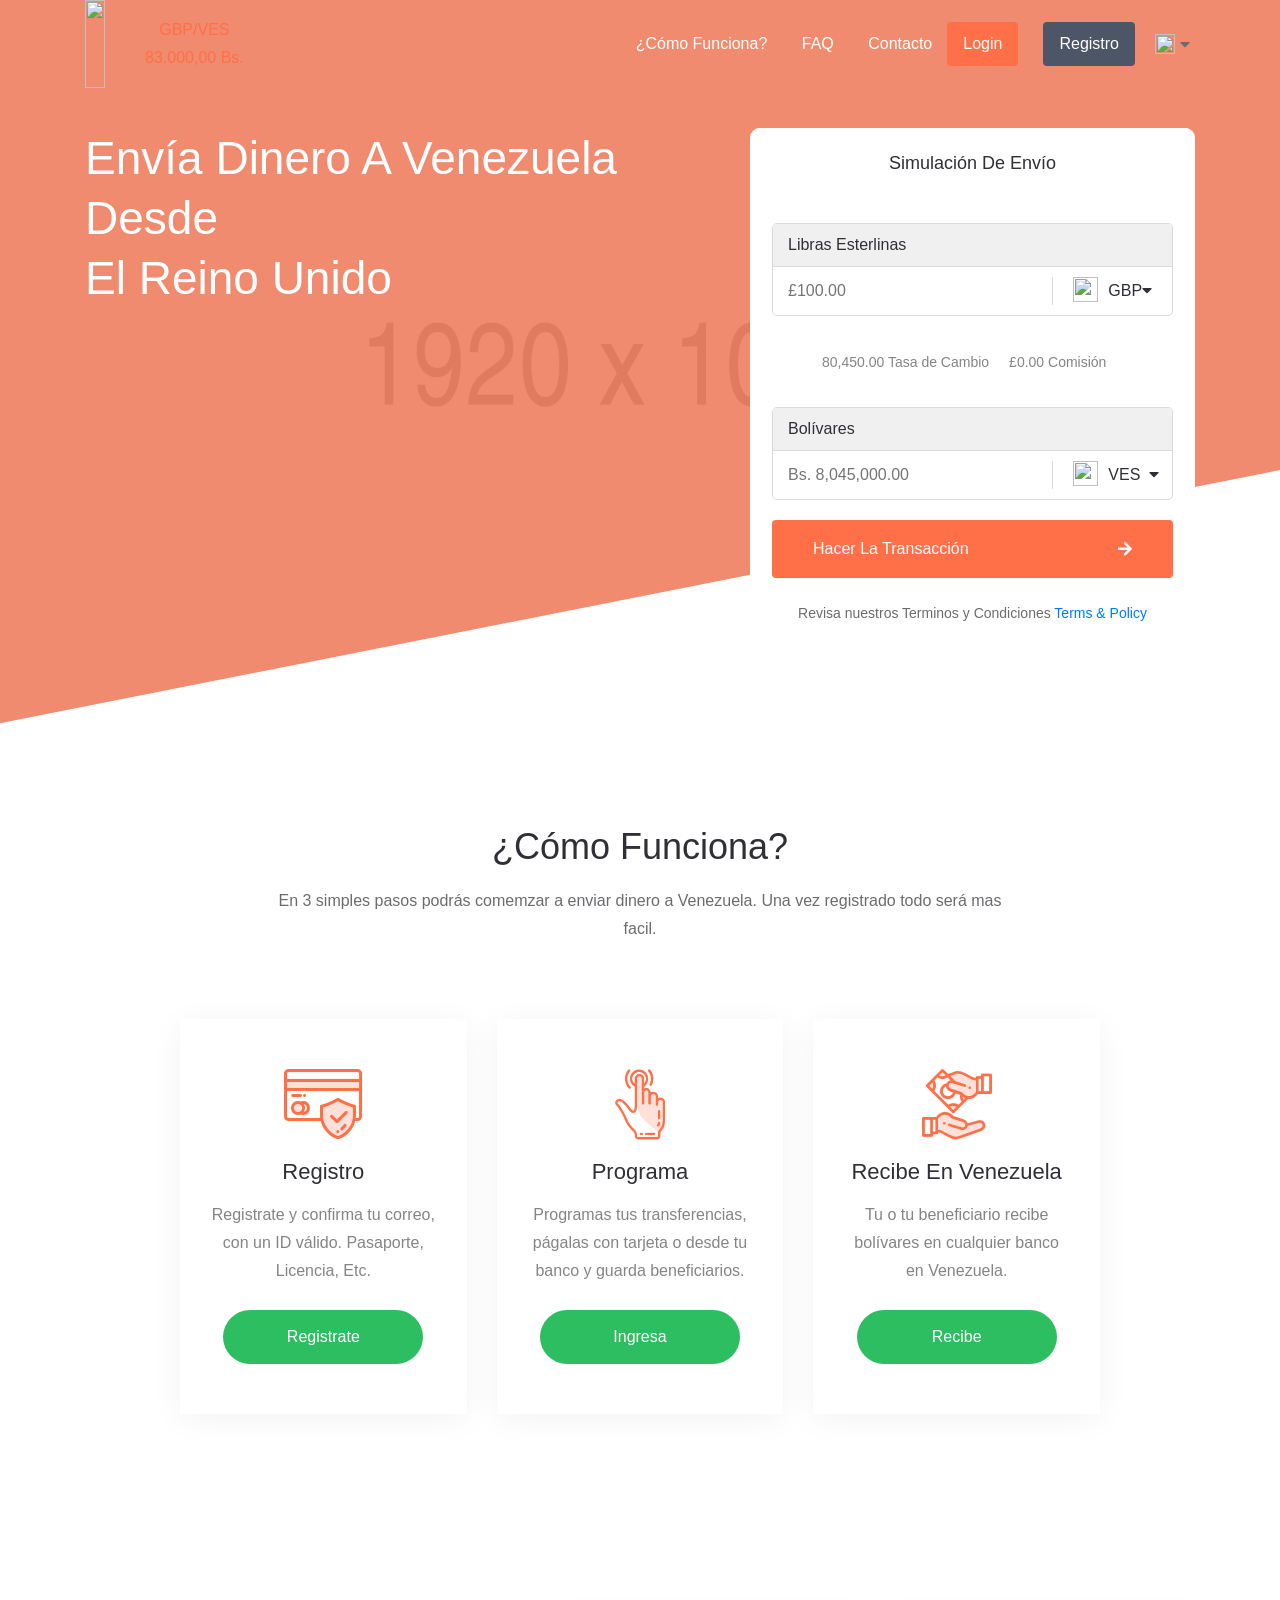
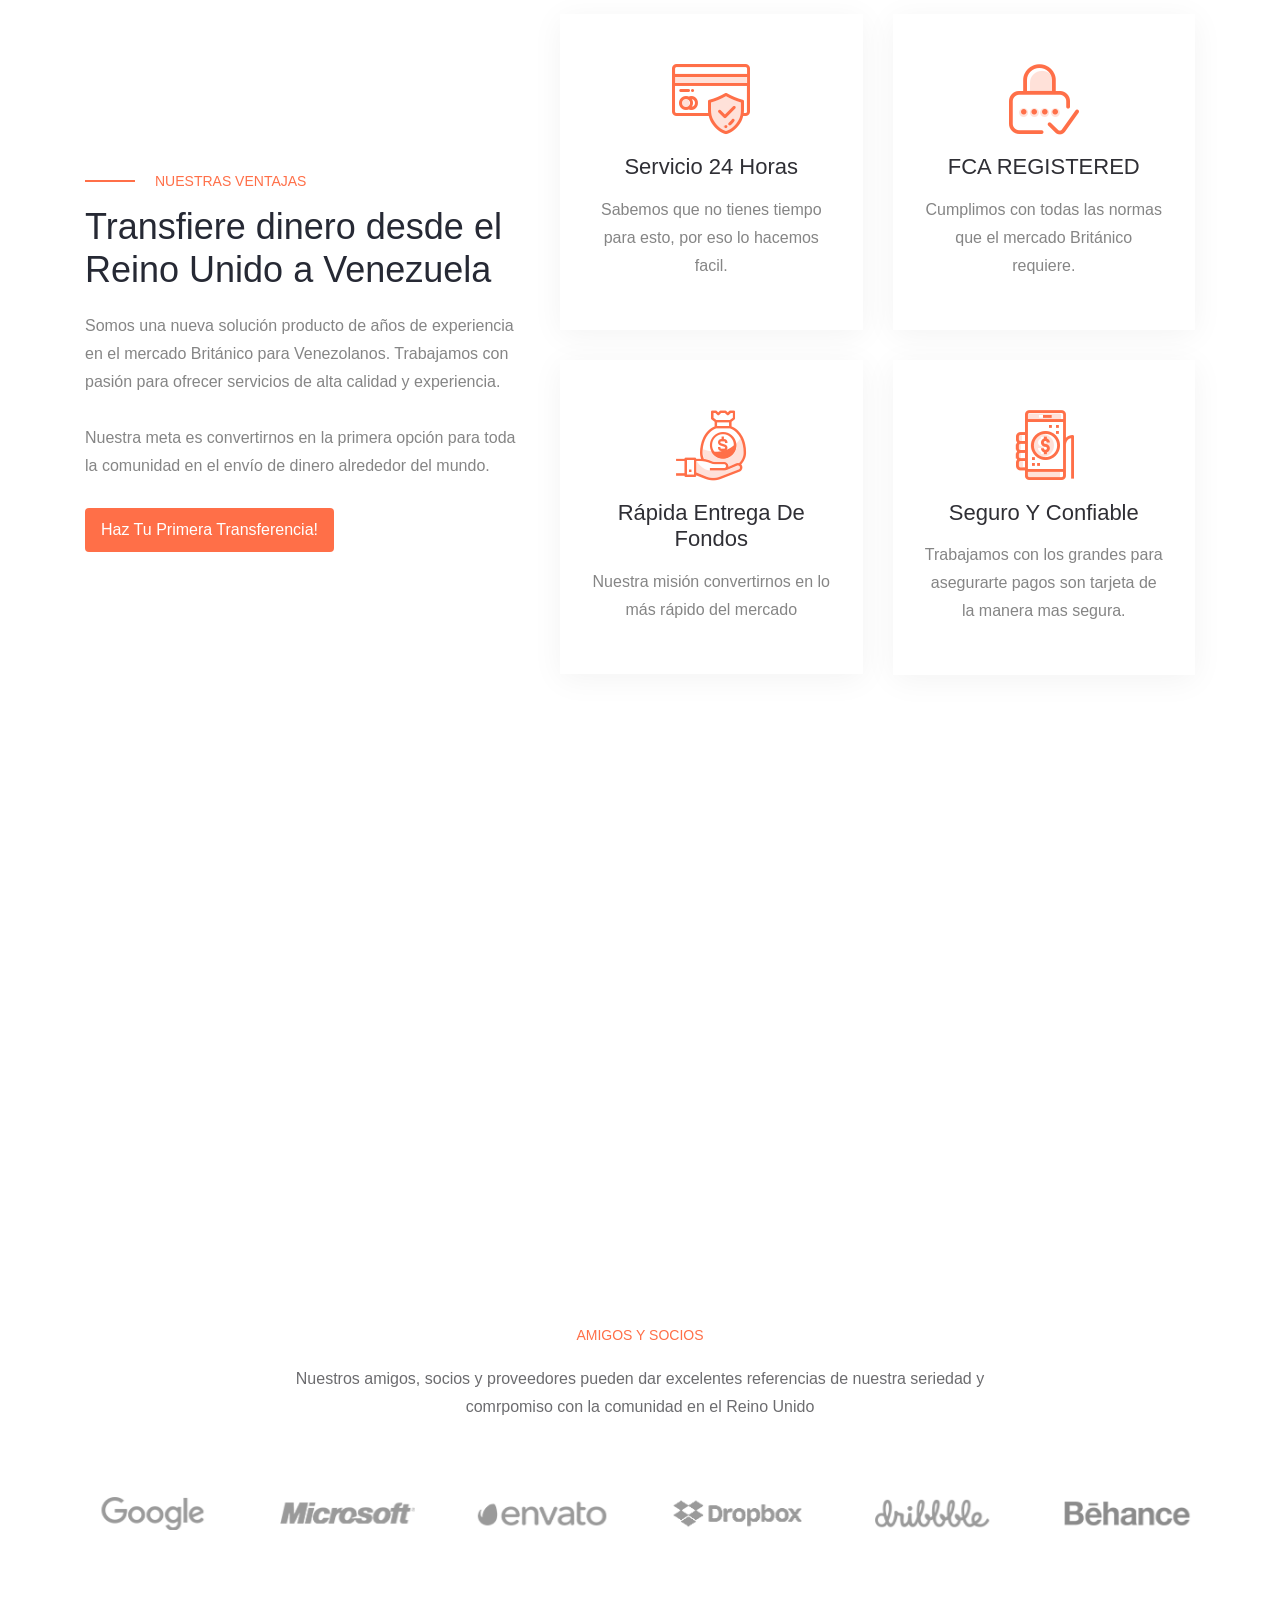
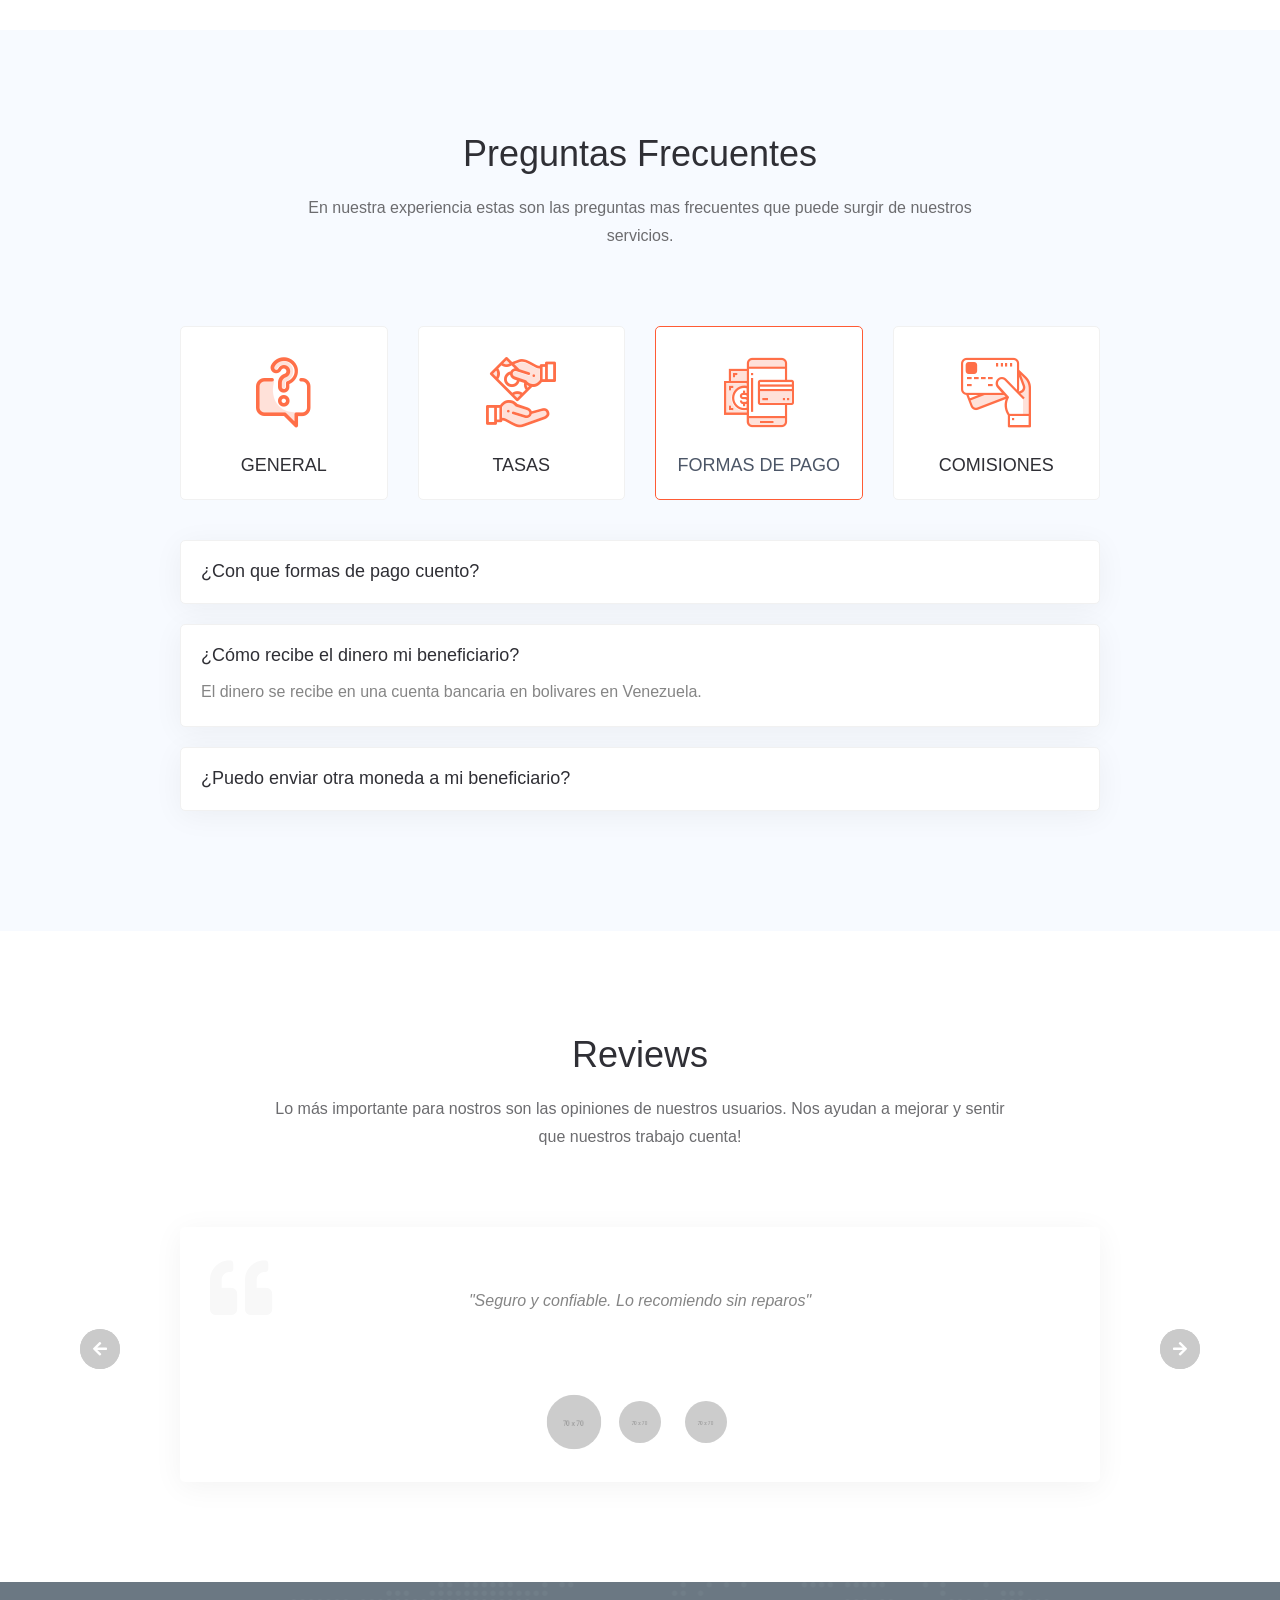
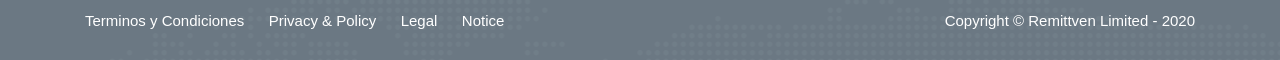
==== commit f7e7777a: "Update index.html" ====
--- a/index.html
+++ b/index.html
@@ -1,12 +1,12 @@
-<!doctype html>
-<html lang="en">
-  <head>
+<html lang="es" style="">
+
+<head>
     <!-- Required meta tags -->
     <meta charset="utf-8">
     <meta name="viewport" content="width=device-width, initial-scale=1, shrink-to-fit=no">
 
     <!-- Favicon icon -->
-    <link rel="shortcut icon" type="image/png" href="images/favicon.png"/>
+    <link rel="shortcut icon" type="image/png" href="images/favicon.png">
 
     <!-- All CSS -->
     <!-- fontAwesome -->
@@ -16,537 +16,789 @@
     <!-- Roysha icon -->
     <link rel="stylesheet" href="css/roysha-icons.css">
 
-    <link rel="stylesheet" href="css/bootstrap.min.css">    
+    <link rel="stylesheet" href="css/animate.css">
+    <link rel="stylesheet" href="css/bootstrap.min.css">
     <link rel="stylesheet" href="css/owl.carousel.min.css">
     <link rel="stylesheet" href="css/jquery.fancybox.min.css">
     <link rel="stylesheet" href="css/nice-select.css">
     <link rel="stylesheet" href="css/style.css">
 
-    <title>RemittVen</title>
-    <style>
-      .features {
-        box-shadow: 0 0 10px rgba(0, 0, 0, .1);
-        overflow: hidden;
-      }
-      .features .sec-heading {
-        margin: 60px auto 60px;
-      }
-      .single-demo {
-        position: relative;
-        display: block;        
-        margin-bottom: 50px;
-        padding-bottom: 30px;
-        box-shadow: 0 0 5px #ddd;
-      }
-      .single-demo:hover {
-        box-shadow: 0 0 40px #ddd;
-      }
-      .single-demo--img {
-        max-height: 560px;
-        overflow: hidden;
-      }
-      .single-demo span {
-        padding: 5px;
-        display: block;
-        text-align: center;
-        border: 1px solid #ddd;
-        max-width: 230px;
-        border-radius: 5px;
-        font-weight: 300;
-        text-transform: uppercase;
-        font-size: 14px;
-        letter-spacing: 0.6px;
-        margin: 35px auto 0;
-      }
-      .icon-list-block {
-        padding: 15px 12px;
-      }
-      .iconBox {
-        margin-bottom: 30px;
-      }
-      .footer h2 {
-        color: #fff;
-        margin-bottom: 40px;
-      }
-      .footer .copyright {
-        text-align: center;
-      }
-    </style>
-  </head>
-  <body class="demo-page">
+    <!-- custom css if you need -->
+    <link rel="stylesheet" href="css/custom.css">
+
+    <!-- Color Palette. simple uncommned if you need any color palette -->
+    <!-- <link rel="stylesheet" href="css/switcher/css/red.css"> -->
+
+    <title>Remittven transferencia de dinero a Venezuela</title>
+    <script src="inc/switcher/js/switcher.js"></script>
+    <link href="inc/switcher/css/switcher.css" rel="stylesheet">
+</head>
+
+<body class="home-one" style="overflow: visible;">
 
     <!-- Preloader -->
-    <div id="preloader">
-      <div id="status"></div>
+    <div id="preloader" style="display: none;">
+        <div id="status" style="display: none;"></div>
     </div>
-    
+
     <!-- Header start -->
     <header class="header">
-      <div class="container d-flex align-items-center">
-          <a class="logo" href="index.html">
-            <img src="images/logo.png" alt="">
-          </a>
-          <nav class="primary-menu text-md-right">                        
-            <ul>
-              <li class="current-menu-item has-menu-child"><a href="#">Home</a>
-                <ul class="sub-menu">
-                  <li><a href="home-01.html">Home 01</a></li>
-                  <li><a href="home-02.html">Home 02</a></li>
-                  <li><a href="home-03.html">Home 03</a></li>
+        <div class="container d-flex align-items-center">
+            <a class="logo" href="home-01.html">
+                <img src="images/logo3.png" alt="">
+            </a>
+            <div class="tasas"><span>GBP/VES</span><span>83.000,00 Bs.</span></div>
+            <nav class="primary-menu ">
+                <a id="mobile-menu-toggler" href="#"><i class="fas fa-bars"></i></a>
+                <ul>
+                    <li><a href="#">¿Cómo funciona?</a></li>
+                    <li><a href="landing-page-receive.html">FAQ</a></li>
+                    <li><a href="contact.html">Contacto</a></li>
                 </ul>
-              </li>
-              <li><a href="landing-page-send.html">Send Money</a></li>
-              <li><a href="landing-page-receive.html">Receive Money</a></li>
-              <li class="has-menu-child"><a href="#">Pages</a>
-                <ul class="sub-menu">
-                  <li><a href="how-it-works-send.html">How it works - Send</a></li>
-                  <li><a href="how-it-works-receive.html">How it works - Receive</a></li>
-                  <li><a href="how-it-works-paybills.html">How it works - Paybills</a></li>
-                  <li><a href="landing-page-ecommerce.html">Landing - Ecommerce</a></li>
-                  <li><a href="faq.html">Faq</a></li>
-                  <li><a href="404.html">404 Error page</a></li>
-                  <li><a href="coming-soon.html">Coming soon</a></li>
-                  <li><a href="signup.html">Sign up</a></li>
-                </ul>
-              </li>
-              <li class="has-menu-child">
-                <a href="#">About</a>
-                <ul class="sub-menu">
-                  <li><a href="about-01.html">About 01</a></li>
-                  <li><a href="about-02.html">About 02</a></li>
-                </ul>
-              </li>
-              <li class="has-menu-child">
-                <a href="blog.html">Blog</a>
-                <ul class="sub-menu">
-                  <li><a href="blog.html">Blog</a></li>
-                  <li><a href="blog-details.html">Blog Details</a></li>
-                </ul>
-              </li>
-              <li><a href="contact.html">Contact</a></li>
-              <li class="login btn-outline btn-round"><a href=""><i class="fas fa-shopping-cart"></i> Buy Roysha</a></li>
-            </ul>
-          </nav>
-      </div>
+            </nav>
+            <button type="button" id="login" class="btn btn-default">
+                <span class="bh"></span>
+                <span>Login</span>
+            </button>
+            <button type="button" id="closeFormLogin" class="btn btn-register">
+                <span class="bh"></span>
+                <span>Registro</span>
+            </button>
+            <button class="lang"><img src="images/flags/ven.png" alt=""><i class="fas fa-caret-down"></i></button>
+        </div>
     </header>
-    <!-- Header end --> 
-
-    <!-- Features section start -->
-    <section class="features">
-      <div class="container-fluid">
-        <div class="row">
-          <div class="col-lg-8 col-md-9 m-auto">
-            <div class="sec-heading text-center">
-              <h2 class="sec-title">We Bring Everything In One Place</h2>
-              <p class="sec-subtitle">Roysha comes with an interactive HTML template that ensures the solution for money transfers and online payment systems. It is built based on modern web design techniques. You will get all the possible features that should be in this category.</p>
-            </div>
-          </div>
-        </div>
-        <div class="features-scrns">
-          <figure class="scrn-1"><img src="demo-assets/images/home1.jpg" alt=""></figure>
-          <figure class="scrn-2"><img src="demo-assets/images/home2.jpg" alt=""></figure>
-          <figure class="scrn-3"><img src="demo-assets/images/home3.jpg" alt=""></figure>
-        </div>
-      </div>
+    <!-- Header end -->
+
+    <!-- Login & Register Form start-->
+    <div id="formLoginClick" class="containerFormLogin animated">
+        <div class="">
+            <div class="form-field">
+                <label>Email</label>
+                <div class="join-field">
+                    <input type="text" name="username" placeholder="example@gmail.com">
+                </div>
+            </div>
+            <div class="form-field">
+                <label>Password</label>
+                <div class="join-field">
+                    <input type="text" name="password" placeholder="Password">
+                </div>
+            </div>
+            <button class="btn btn-block btn-filled form-btn">
+                <span class="bh"></span>
+                <span>Login</span>
+            </button>
+        </div>
+    </div>
+    <!-- Login & Register Form end-->
+
+
+    <!-- Banner section start -->
+    <section class="banner v2">
+        <div class="container">
+            <div class="row ">
+                <div class="col-lg-7 col-md-12">
+                    <div class="ban-content">
+                        <h1>Envía dinero a Venezuela<br> Desde<br> El Reino Unido</h1>
+
+                    </div>
+                </div>
+                <div class="col-lg-5 col-md-12">
+                    <div class="form-tab">
+                        <ul class="nav nav-tabs">
+                            <li><a class="active" data-toggle="tab" href="#send-money">Simulación de envío</a></li>
+                        </ul>
+                        <div class="tab-content currency-form">
+                            <div id="send-money" class="tab-pane fade in active show">
+                                <form class="" action="#">
+                                    <div class="form-field">
+                                        <label>Libras Esterlinas</label>
+                                        <div class="join-field">
+                                            <input type="text" name="send_amount" placeholder="£100.00">
+                                            <div class="curr-select">
+                                                <span class="selected"><img src="images/flags/uk.png" alt="">GBP<i
+                                                        class="fas fa-caret-down"></i></span>
+                                                <ul>
+
+                                                </ul>
+                                            </div>
+                                        </div>
+                                    </div>
+                                    <div class="currency-text">
+                                        <span><strong>80,450.00</strong> Tasa de Cambio</span>
+                                        <span><strong>£0.00</strong> Comisión</span>
+                                    </div>
+                                    <div class="form-field">
+                                        <label>Bolívares</label>
+                                        <div class="join-field">
+                                            <input type="text" name="send_amount" placeholder="Bs. 8,045,000.00">
+                                            <div class="curr-select">
+                                                <span class="selected"><img src="images/flags/ven.png" alt="">VES
+                                                    &nbsp;<i class="fas fa-caret-down"></i></span>
+                                                <ul>
+
+                                                </ul>
+                                            </div>
+                                        </div>
+                                    </div>
+                                    <button class="btn btn-block btn-filled form-btn">
+                                        <span class="bh"></span> <span>Hacer la transacción<i
+                                                class="fas fa-arrow-right"></i></span>
+                                    </button>
+                                    <span class="accept-terms">Revisa nuestros Terminos y Condiciones <a href="#">Terms
+                                            &amp; Policy</a></span>
+                                </form>
+                            </div>
+                        </div>
+                    </div>
+                </div>
+            </div>
+        </div>
     </section>
-    <!-- Features section end -->
-
-    <section class="bill-categories">
-      <div class="container">
-        <div class="row">
-          <div class="col-lg-8 col-md-10 m-auto">
-            <div class="sec-heading">
-              <h2 class="sec-title">Unique Features</h2>
-              <p class="sec-subtitle">We have created developer friendly, minimal, clean, highly customizable template
-                  which helps you to kick start your Business. </p>
-            </div>
-          </div>          
-        </div>
-        <div class="row">
-          <div class="col-md-3 col-sm-6">
-            <a href="#" class="icon-list-block">
-              <img src="demo-assets/icons/bootstrapping.png" alt="">
-              <span>Bootstrap Grid</span>
-            </a>
-          </div>
-          <div class="col-md-3 col-sm-6">
-            <a href="#" class="icon-list-block">
-              <img src="demo-assets/icons/sass.png" alt="">
-              <span>SCSS</span>
-            </a>
-          </div>
-          <div class="col-md-3 col-sm-6">
-            <a href="#" class="icon-list-block">
-              <img src="demo-assets/icons/owl.png" alt="">
-              <span>Owl Carousel</span>
-            </a>
-          </div>
-          <div class="col-md-3 col-sm-6">
-            <a href="#" class="icon-list-block">
-              <img src="demo-assets/icons/fancybox.png" alt="">
-              <span>Fancybox</span>
-            </a>
-          </div>
-          <div class="col-md-3 col-sm-6">
-            <a href="#" class="icon-list-block">
-              <img src="demo-assets/icons/countdown.png" alt="">
-              <span>countdown</span>
-            </a>
-          </div>          
-          <div class="col-md-3 col-sm-6">
-            <a href="#" class="icon-list-block">
-              <img src="demo-assets/icons/select.png" alt="">
-              <span>Nice Select</span>
-            </a>
-          </div>
-          <div class="col-md-3 col-sm-6">
-            <a href="#" class="icon-list-block">
-              <img src="demo-assets/icons/animate.png" alt="">
-              <span>Css animation</span>
-            </a>
-          </div>
-          <div class="col-md-3 col-sm-6">
-            <a href="#" class="icon-list-block">
-              <img src="demo-assets/icons/accordion.png" alt="">
-              <span>Accordion</span>
-            </a>
-          </div>
-          <div class="col-md-3 col-sm-6">
-            <a href="#" class="icon-list-block">
-              <img src="demo-assets/icons/settings.png" alt="">
-              <span>Easy Customise</span>
-            </a>
-          </div>
-          <div class="col-md-3 col-sm-6">
-            <a href="#" class="icon-list-block">
-              <img src="demo-assets/icons/check.png" alt="">
-              <span>W3C validated</span>
-            </a>
-          </div>
-          <div class="col-md-3 col-sm-6">
-            <a href="#" class="icon-list-block">
-              <img src="demo-assets/icons/technical-support.png" alt="">
-              <span>24/7 Support</span>
-            </a>
-          </div>
-          <div class="col-md-3 col-sm-6">
-            <a href="#" class="icon-list-block">
-              <img src="demo-assets/icons/document.png" alt="">
-              <span>Well Documentation</span>
-            </a>
-          </div>
-        </div>
-      </div>
+    <!-- Banner section end -->
+
+    <!-- Overview section start -->
+    <section class="services">
+        <div class="container">
+            <div class="row">
+                <div class="col-lg-8 col-md-10 m-auto">
+                    <div class="sec-heading">
+                        <h2 class="sec-title">¿Cómo Funciona?</h2>
+                        <p class="sec-subtitle">En 3 simples pasos podrás comemzar a enviar dinero a Venezuela. Una
+                            vez
+                            registrado todo será mas facil.</p>
+                    </div>
+                </div>
+            </div>
+            <div class="row">
+                <div class="col-md-10 m-auto">
+                    <div class="row">
+                        <div class="col-md-4">
+                            <div class="iconBox boxed-shadow text-center">
+                                <!-- <img src="images/icons/3.png" alt="" class="img-icon"> -->
+
+                                <!-- Roysha icon -->
+                                <span class="roysha-icon roysha-encrypted"><span class="path1"></span><span
+                                        class="path2"></span><span class="path3"></span><span class="path4"></span><span
+                                        class="path5"></span><span class="path6"></span><span class="path7"></span><span
+                                        class="path8"></span><span class="path9"></span><span
+                                        class="path10"></span><span class="path11"></span><span
+                                        class="path12"></span><span class="path13"></span></span>
+
+                                <h5><a href="#">Registro</a></h5>
+                                <p>Registrate y confirma tu correo, con un ID válido. Pasaporte, Licencia, Etc.</p>
+                                <a href="#" class="btn"><span class="bh"></span> <span>Registrate</span></a>
+                            </div>
+                        </div>
+                        <div class="col-md-4">
+                            <div class="iconBox boxed-shadow text-center">
+                                <!-- <img src="images/icons/3.png" alt="" class="img-icon"> -->
+
+                                <!-- Roysha icon -->
+                                <span class="roysha-icon roysha-hand"><span class="path1"></span><span
+                                        class="path2"></span><span class="path3"></span><span class="path4"></span><span
+                                        class="path5"></span><span class="path6"></span><span class="path7"></span><span
+                                        class="path8"></span><span class="path9"></span><span
+                                        class="path10"></span><span class="path11"></span><span
+                                        class="path12"></span><span class="path13"></span><span
+                                        class="path14"></span><span class="path15"></span><span
+                                        class="path16"></span><span class="path17"></span></span>
+
+                                <h5><a href="#">Programa</a></h5>
+                                <p>Programas tus transferencias, págalas con tarjeta o desde tu banco y guarda
+                                    beneficiarios. </p>
+                                <a href="#" class="btn"><span class="bh"></span> <span>Ingresa</span></a>
+                            </div>
+                        </div>
+                        <div class="col-md-4">
+                            <div class="iconBox boxed-shadow text-center">
+                                <!-- <img src="images/icons/3.png" alt="" class="img-icon"> -->
+
+                                <!-- Roysha icon -->
+                                <span class="roysha-icon roysha-hand-cash"><span class="path1"></span><span
+                                        class="path2"></span><span class="path3"></span><span class="path4"></span><span
+                                        class="path5"></span><span class="path6"></span><span class="path7"></span><span
+                                        class="path8"></span><span class="path9"></span><span
+                                        class="path10"></span></span>
+
+                                <h5><a href="#">Recibe en Venezuela</a></h5>
+                                <p>Tu o tu beneficiario recibe bolívares en cualquier banco en Venezuela.</p>
+                                <a href="#" class="btn"><span class="bh"></span> <span>Recibe</span></a>
+                            </div>
+                        </div>
+                    </div>
+                </div>
+            </div>
+        </div>
     </section>
-
-    <!-- Demo screens start -->
-    <section class="demo-screens  bg-offwhite pb-0">
-      <div class="container">
-        <div class="row">
-          <div class="col-lg-8 col-md-9 m-auto">
-            <div class="sec-heading text-center">
-              <h2 class="sec-title">Creative Demos</h2>
-              <p class="sec-subtitle">When you are looking for complete design with great development, Roysha has all that things to give you an stunniung website.</p>
-            </div>
-          </div>
-        </div>
-        <div class="row">
-          <div class="col-md-4">
-            <a href="home-01.html" class="single-demo">
-              <div class="single-demo--img">
-                <img src="demo-assets/images/1.jpg" alt="">
-              </div>
-              <span>Home 01 Preview</span>
-            </a>
-          </div>
-          <div class="col-md-4">
-            <a href="home-02.html" class="single-demo">
-              <div class="single-demo--img">
-                <img src="demo-assets/images/2.jpg" alt="">
-              </div>
-              <span>Home 02 Preview</span>
-            </a>
-          </div>
-          <div class="col-md-4">
-            <a href="home-03.html" class="single-demo">
-              <div class="single-demo--img">
-                <img src="demo-assets/images/3.jpg" alt="">
-              </div>
-              <span>Home 03 Preview</span>
-            </a>
-          </div>
-          <div class="col-md-4">
-            <a href="how-it-works-receive.html" class="single-demo">
-              <div class="single-demo--img">
-                <img src="demo-assets/images/7.jpg" alt="">
-              </div>
-              <span>How It Works - Receive</span>
-            </a>
-          </div>
-          <div class="col-md-4">
-            <a href="how-it-works-paybills.html" class="single-demo">
-              <div class="single-demo--img">
-                <img src="demo-assets/images/8.jpg" alt="">
-              </div>
-              <span>How It Works - Pay Bills</span>
-            </a>
-          </div>
-          <div class="col-md-4">
-            <a href="how-it-works-send.html" class="single-demo">
-              <div class="single-demo--img">
-                <img src="demo-assets/images/9.jpg" alt="">
-              </div>
-              <span>How It Works - Send</span>
-            </a>
-          </div>
-          <div class="col-md-4">
-            <a href="landing-page-send.html" class="single-demo">
-              <div class="single-demo--img">
-                <img src="demo-assets/images/10.jpg" alt="">
-              </div>
-              <span>Landing Page - Send</span>
-            </a>
-          </div>
-          <div class="col-md-4">
-            <a href="landing-page-receive.html" class="single-demo">
-              <div class="single-demo--img">
-                <img src="demo-assets/images/11.jpg" alt="">
-              </div>
-              <span>Landing Page - Receive</span>
-            </a>
-          </div>
-          <div class="col-md-4">
-            <a href="landing-page-ecommerce.html" class="single-demo">
-              <div class="single-demo--img">
-                <img src="demo-assets/images/12.jpg" alt="">
-              </div>
-              <span>Landing Page - Ecommerce</span>
-            </a>
-          </div>
-          <div class="col-md-4">
-            <a href="about-01.html" class="single-demo">
-              <div class="single-demo--img">
-                <img src="demo-assets/images/13.jpg" alt="">
-              </div>
-              <span>About Us - 1</span>
-            </a>
-          </div>
-          <div class="col-md-4">
-            <a href="about-02.html" class="single-demo">
-              <div class="single-demo--img">
-                <img src="demo-assets/images/14.jpg" alt="">
-              </div>
-              <span>About Us - 2</span>
-            </a>
-          </div>
-          <div class="col-md-4">
-            <a href="faq.html" class="single-demo">
-              <div class="single-demo--img">
-                <img src="demo-assets/images/15.jpg" alt="">
-              </div>
-              <span>FAQ</span>
-            </a>
-          </div>          
-          <div class="col-md-4">
-            <a href="contact.html" class="single-demo">
-              <div class="single-demo--img">
-                <img src="demo-assets/images/16.jpg" alt="">
-              </div>
-              <span>Contact</span>
-            </a>
-          </div>          
-          <div class="col-md-4">
-            <a href="blog.html" class="single-demo">
-              <div class="single-demo--img">
-                <img src="demo-assets/images/17.jpg" alt="">
-              </div>
-              <span>Blog</span>
-            </a>
-          </div>          
-          <div class="col-md-4">
-            <a href="blog-details.html" class="single-demo">
-              <div class="single-demo--img">
-                <img src="demo-assets/images/18.jpg" alt="">
-              </div>
-              <span>Blog Details</span>
-            </a>
-          </div>          
-          <div class="col-md-4">
-            <a href="404.html" class="single-demo">
-              <div class="single-demo--img">
-                <img src="demo-assets/images/19.jpg" alt="">
-              </div>
-              <span>404 error page</span>
-            </a>
-          </div>          
-          <div class="col-md-4">
-            <a href="login.html" class="single-demo">
-              <div class="single-demo--img">
-                <img src="demo-assets/images/21.jpg" alt="">
-              </div>
-              <span>log in</span>
-            </a>
-          </div>          
-          <div class="col-md-4">
-            <a href="signup.html" class="single-demo">
-              <div class="single-demo--img">
-                <img src="demo-assets/images/22.jpg" alt="">
-              </div>
-              <span>sign up</span>
-            </a>
-          </div>          
-          <div class="col-md-4">
-            <a href="coming-soon.html" class="single-demo">
-              <div class="single-demo--img">
-                <img src="demo-assets/images/20.jpg" alt="">
-              </div>
-              <span>coming soon</span>
-            </a>
-          </div>          
-        </div>
-      </div>
+    <section class="overview">
+        <div class="container">
+            <div class="row align-items-center">
+                <div class="col-md-5">
+                    <div class="content-box">
+                        <span class="tagline bar">Nuestras Ventajas</span>
+                        <h2>Transfiere dinero desde el Reino Unido a Venezuela</h2>
+                        <p>Somos una nueva solución producto de años de experiencia en el mercado Británico para
+                            Venezolanos. Trabajamos con pasión para ofrecer servicios de alta calidad y experiencia.
+                        </p>
+                        <p>Nuestra meta es convertirnos en la primera opción para toda la comunidad en el envío de
+                            dinero alrededor del mundo.</p>
+                        <a href="#" class="btn btn-default"> <span class="bh"
+                                style="top: 190.5px; left: 354.333px;"></span> <span>Haz tu primera
+                                transferencia!</span></a>
+                    </div>
+                </div>
+                <div class="col-md-7">
+                    <div class="row">
+                        <div class="col-sm-6">
+                            <div class="iconBox boxed-shadow text-center">
+                                <!-- <img src="images/icons/1.png" alt="" class="img-icon"> -->
+
+                                <!-- Roysha icon -->
+                                <span class="roysha-icon roysha-encrypted"><span class="path1"></span><span
+                                        class="path2"></span><span class="path3"></span><span class="path4"></span><span
+                                        class="path5"></span><span class="path6"></span><span class="path7"></span><span
+                                        class="path8"></span><span class="path9"></span><span
+                                        class="path10"></span><span class="path11"></span><span
+                                        class="path12"></span><span class="path13"></span></span>
+
+                                <h5><a href="#">Servicio 24 horas</a></h5>
+                                <p>Sabemos que no tienes tiempo para esto, por eso lo hacemos facil.</p>
+                            </div>
+                        </div>
+                        <div class="col-sm-6">
+                            <div class="iconBox boxed-shadow text-center">
+                                <!-- <img src="images/icons/2.png" alt="" class="img-icon"> -->
+
+                                <!-- Roysha icon -->
+                                <span class="roysha-icon roysha-cash-pin"><span class="path1"></span><span
+                                        class="path2"></span><span class="path3"></span><span class="path4"></span><span
+                                        class="path5"></span><span class="path6"></span><span class="path7"></span><span
+                                        class="path8"></span><span class="path9"></span><span
+                                        class="path10"></span><span class="path11"></span></span>
+
+                                <h5><a href="#">FCA REGISTERED</a></h5>
+                                <p>Cumplimos con todas las normas que el mercado Británico requiere.</p>
+                            </div>
+                        </div>
+                        <div class="col-sm-6">
+                            <div class="iconBox boxed-shadow text-center">
+                                <!-- <img src="images/icons/3.png" alt="" class="img-icon"> -->
+
+                                <!-- Roysha icon -->
+                                <span class="roysha-icon roysha-hand-bag-cash"><span class="path1"></span><span
+                                        class="path2"></span><span class="path3"></span><span class="path4"></span><span
+                                        class="path5"></span><span class="path6"></span><span
+                                        class="path7"></span></span>
+
+                                <h5><a href="#">Rápida entrega de fondos</a></h5>
+                                <p>Nuestra misión convertirnos en lo más rápido del mercado</p>
+                            </div>
+                        </div>
+                        <div class="col-sm-6">
+                            <div class="iconBox boxed-shadow text-center">
+                                <!-- <img src="images/icons/1.png" alt="" class="img-icon"> -->
+
+                                <!-- Roysha icon -->
+                                <span class="roysha-icon roysha-tracking"><span class="path1"></span><span
+                                        class="path2"></span><span class="path3"></span><span class="path4"></span><span
+                                        class="path5"></span><span class="path6"></span><span class="path7"></span><span
+                                        class="path8"></span><span class="path9"></span><span
+                                        class="path10"></span><span class="path11"></span><span
+                                        class="path12"></span><span class="path13"></span><span
+                                        class="path14"></span><span class="path15"></span><span
+                                        class="path16"></span><span class="path17"></span></span>
+
+                                <h5><a href="#">Seguro y Confiable</a></h5>
+                                <p>Trabajamos con los grandes para asegurarte pagos son tarjeta de la manera mas
+                                    segura.
+                                </p>
+                            </div>
+                        </div>
+                    </div>
+                </div>
+            </div>
+        </div>
     </section>
-    <!-- end -->
-
-    <section class="about-overview">
-      <div class="container">
-        <div class="row">
-          <div class="col-lg-8 col-md-10 m-auto">
-            <div class="sec-heading">
-              <h2 class="sec-title">Why you’ll choose Roysha</h2>
-              <p class="sec-subtitle">When you are looking for complete design with the Modern & Unique look, Roysha has all the features to give you an amazing website.</p>
-            </div>
-          </div>
-        </div>
-        <div class="row">
-          <div class="col-md-4">
-            <div class="iconBox boxed-shadow text-center">
-              <i class="pe-7s-diamond icon"></i>
-              <h5><a href="#">Stunning Design</a></h5>
-            </div>
-          </div>
-          <div class="col-md-4">
-            <div class="iconBox boxed-shadow text-center">
-              <i class="pe-7s-cash icon"></i>
-              <h5><a href="#">Money Transfer from</a></h5>
-            </div>
-          </div>
-          <div class="col-md-4">
-            <div class="iconBox boxed-shadow text-center">
-              <i class="pe-7s-pen icon"></i>
-              <h5><a href="#">Clean Markup</a></h5>
-            </div>
-          </div>
-          <div class="col-md-4">
-            <div class="iconBox boxed-shadow text-center">
-              <i class="pe-7s-monitor icon"></i>
-              <h5><a href="#">Responsive Design</a></h5>
-            </div>
-          </div>
-          <div class="col-md-4">
-            <div class="iconBox boxed-shadow text-center">
-              <i class="pe-7s-leaf icon"></i>
-              <h5><a href="#">css animattion</a></h5>
-            </div>
-          </div>
-          <div class="col-md-4">
-            <div class="iconBox boxed-shadow text-center">
-              <i class="pe-7s-check icon"></i>
-              <h5><a href="#">W3C Validate</a></h5>
-            </div>
-          </div>
-          
-          <div class="col-md-4">
-            <div class="iconBox boxed-shadow text-center">
-              <i class="pe-7s-tools icon"></i>
-              <h5><a href="#">Customizable</a></h5>
-            </div>
-          </div>
-          <div class="col-md-4">
-            <div class="iconBox boxed-shadow text-center">
-              <i class="pe-7s-note2 icon"></i>
-              <h5><a href="#">Well Documented</a></h5>
-            </div>
-          </div>
-          <div class="col-md-4">
-            <div class="iconBox boxed-shadow text-center">
-              <i class="pe-7s-headphones icon"></i>
-              <h5><a href="#">24/7 Quick Support</a></h5>
-            </div>
-          </div>
-        </div>
-      </div>
+    <!-- Overview section end -->
+
+    <!-- Payment service section start -->
+    <section class="video">
+        <div class="container">
+            <div class="row">
+                <div class="col-lg-8 col-md-10 m-auto text-center">
+                    <div class="sec-heading">
+                        <h2 class="sec-title">Viaja a Venezuela y cambia sólo lo que necesitas</h2>
+                        <p class="sec-subtitle">Es nuestro placer ayudarte a estar con los tuyos</p>
+                    </div>
+
+
+                </div>
+            </div>
+        </div>
     </section>
+    <!-- Payment service section end -->
+
+
+    <!-- Partners section start -->
+    <section class="partners">
+        <div class="container">
+            <div class="row">
+                <div class="col-lg-8 col-md-10 m-auto">
+                    <div class="sec-heading">
+                        <span class="tagline">Amigos y Socios</span>
+                        <h2 class="sec-title"></h2>
+                        <p class="sec-subtitle">Nuestros amigos, socios y proveedores pueden dar excelentes
+                            referencias
+                            de nuestra seriedad y comrpomiso con la comunidad en el Reino Unido</p>
+                    </div>
+                </div>
+            </div>
+            <div class="row">
+                <div class="col-md-12">
+                    <div class="partners-logo owl-carousel owl-loaded owl-drag">
+                        <div class="owl-stage-outer">
+                            <div class="owl-stage"
+                                style="transform: translate3d(-2145px, 0px, 0px); transition: all 0.5s ease 0s; width: 3510px;">
+                                <div class="owl-item cloned" style="width: 135px; margin-right: 60px;"><a href="#"><img
+                                            src="images/partners/1.png" alt=""></a></div>
+                                <div class="owl-item cloned" style="width: 135px; margin-right: 60px;"><a href="#"><img
+                                            src="images/partners/2.png" alt=""></a></div>
+                                <div class="owl-item cloned" style="width: 135px; margin-right: 60px;"><a href="#"><img
+                                            src="images/partners/3.png" alt=""></a></div>
+                                <div class="owl-item cloned" style="width: 135px; margin-right: 60px;"><a href="#"><img
+                                            src="images/partners/4.png" alt=""></a></div>
+                                <div class="owl-item cloned" style="width: 135px; margin-right: 60px;"><a href="#"><img
+                                            src="images/partners/5.png" alt=""></a></div>
+                                <div class="owl-item cloned" style="width: 135px; margin-right: 60px;"><a href="#"><img
+                                            src="images/partners/6.png" alt=""></a></div>
+                                <div class="owl-item" style="width: 135px; margin-right: 60px;"><a href="#"><img
+                                            src="images/partners/1.png" alt=""></a></div>
+                                <div class="owl-item" style="width: 135px; margin-right: 60px;"><a href="#"><img
+                                            src="images/partners/2.png" alt=""></a></div>
+                                <div class="owl-item" style="width: 135px; margin-right: 60px;"><a href="#"><img
+                                            src="images/partners/3.png" alt=""></a></div>
+                                <div class="owl-item" style="width: 135px; margin-right: 60px;"><a href="#"><img
+                                            src="images/partners/4.png" alt=""></a></div>
+                                <div class="owl-item" style="width: 135px; margin-right: 60px;"><a href="#"><img
+                                            src="images/partners/5.png" alt=""></a></div>
+                                <div class="owl-item active" style="width: 135px; margin-right: 60px;"><a href="#"><img
+                                            src="images/partners/6.png" alt=""></a></div>
+                                <div class="owl-item cloned active" style="width: 135px; margin-right: 60px;"><a
+                                        href="#"><img src="images/partners/1.png" alt=""></a></div>
+                                <div class="owl-item cloned active" style="width: 135px; margin-right: 60px;"><a
+                                        href="#"><img src="images/partners/2.png" alt=""></a></div>
+                                <div class="owl-item cloned active" style="width: 135px; margin-right: 60px;"><a
+                                        href="#"><img src="images/partners/3.png" alt=""></a></div>
+                                <div class="owl-item cloned active" style="width: 135px; margin-right: 60px;"><a
+                                        href="#"><img src="images/partners/4.png" alt=""></a></div>
+                                <div class="owl-item cloned active" style="width: 135px; margin-right: 60px;"><a
+                                        href="#"><img src="images/partners/5.png" alt=""></a></div>
+                                <div class="owl-item cloned" style="width: 135px; margin-right: 60px;"><a href="#"><img
+                                            src="images/partners/6.png" alt=""></a></div>
+                            </div>
+                        </div>
+                        <div class="owl-nav disabled"><button type="button" role="presentation" class="owl-prev"><span
+                                    aria-label="Previous">‹</span></button><button type="button" role="presentation"
+                                class="owl-next"><span aria-label="Next">›</span></button></div>
+                        <div class="owl-dots disabled"></div>
+                        <div class="owl-thumbs"></div>
+                    </div>
+                </div>
+            </div>
+        </div>
+    </section>
+    <!-- Partners section end -->
+
+    <!-- Faq section start -->
+    <section class="faq-tab bg-offwhite">
+        <div class="container">
+            <div class="row">
+                <div class="col-lg-8 col-md-10 m-auto text-center">
+                    <div class="sec-heading">
+                        <h2 class="sec-title">Preguntas Frecuentes</h2>
+                        <p class="sec-subtitle">En nuestra experiencia estas son las preguntas mas frecuentes que
+                            puede
+                            surgir de nuestros servicios.</p>
+                    </div>
+                </div>
+            </div>
+
+            <div class="row">
+                <div class="col-lg-10 col-md-12 m-auto">
+                    <ul class="row nav nav-tabs">
+                        <li class="col-md-3">
+                            <a class="" data-toggle="tab" href="#general-qs">
+                                <!-- <img src="images/icons/9.png" alt=""> -->
+
+                                <!-- Roysha icon -->
+                                <span class="roysha-icon roysha-ask"><span class="path1"></span><span
+                                        class="path2"></span><span class="path3"></span><span class="path4"></span><span
+                                        class="path5"></span></span>
+
+                                GENERAL
+                            </a>
+                        </li>
+                        <li class="col-md-3">
+                            <a data-toggle="tab" href="#trasn-money" class="">
+                                <!-- <img src="images/icons/10.png" alt=""> -->
+
+                                <!-- Roysha icon -->
+                                <span class="roysha-icon roysha-hand-cash"><span class="path1"></span><span
+                                        class="path2"></span><span class="path3"></span><span class="path4"></span><span
+                                        class="path5"></span><span class="path6"></span><span class="path7"></span><span
+                                        class="path8"></span><span class="path9"></span><span
+                                        class="path10"></span></span>
+
+                                TASAS
+                            </a>
+                        </li>
+                        <li class="col-md-3">
+                            <a data-toggle="tab" href="#mbl-banking" class="active">
+                                <!-- <img src="images/icons/11.png" alt=""> -->
+
+                                <!-- Roysha icon -->
+                                <span class="roysha-icon roysha-fast-transfer"><span class="path1"></span><span
+                                        class="path2"></span><span class="path3"></span><span class="path4"></span><span
+                                        class="path5"></span><span class="path6"></span><span class="path7"></span><span
+                                        class="path8"></span><span class="path9"></span><span
+                                        class="path10"></span><span class="path11"></span><span
+                                        class="path12"></span><span class="path13"></span><span
+                                        class="path14"></span><span class="path15"></span><span
+                                        class="path16"></span><span class="path17"></span><span
+                                        class="path18"></span></span>
+
+                                FORMAS DE PAGO
+                            </a>
+                        </li>
+                        <li class="col-md-3">
+                            <a data-toggle="tab" href="#fee-charges">
+                                <!-- <img src="images/icons/12.png" alt=""> -->
+
+                                <!-- Roysha icon -->
+                                <span class="roysha-icon roysha-bank-diposite"><span class="path1"></span><span
+                                        class="path2"></span><span class="path3"></span><span class="path4"></span><span
+                                        class="path5"></span><span class="path6"></span><span class="path7"></span><span
+                                        class="path8"></span><span class="path9"></span><span
+                                        class="path10"></span><span class="path11"></span><span
+                                        class="path12"></span><span class="path13"></span><span
+                                        class="path14"></span><span class="path15"></span><span
+                                        class="path16"></span></span>
+
+                                COMISIONES
+                            </a>
+                        </li>
+                    </ul>
+
+                    <div class="tab-content">
+                        <div id="general-qs" class="tab-pane fade in">
+                            <div class="accordion" id="accordion">
+                                <div class="accordion-item">
+                                    <h5 class="collapsed" data-toggle="collapse" data-target="#faq-1"
+                                        aria-expanded="true">
+                                        ¿En cuánto tiempo el beneficiario recibe el dinero?
+                                    </h5>
+                                    <div id="faq-1" class="collapse" data-parent="#accordion">
+                                        <div class="acr-body">
+                                            <p>90% de nuestras transferencias estarán efectivas antes de las 24
+                                                Horas
+                                                hábiles bancarias sin embargo, nuestros terminos y condiciones
+                                                especifican que si sucede algún imprevisto pueden tomar hasta 72
+                                                horas
+                                                hábiles bancarias en Venezuela. </p>
+                                        </div>
+                                    </div>
+                                </div>
+                                <div class="accordion-item">
+                                    <h5 class="collapsed" data-toggle="collapse" data-target="#faq-2"
+                                        aria-expanded="false">
+                                        ¿Qué son horas hábiles bancarias?
+                                    </h5>
+
+                                    <div id="faq-2" class="collapse show" data-parent="#accordion">
+                                        <div class="acr-body">
+                                            <p>Son todas aquellas horas que trabajan los bancos en Venezuela. No
+                                                debes
+                                                tomar como hábil bancario Sábados, Domingos, feriados o bancarios.
+                                            </p>
+                                        </div>
+                                    </div>
+                                </div>
+                                <div class="accordion-item">
+                                    <h5 class="collapsed" data-toggle="collapse" data-target="#faq-3"
+                                        aria-expanded="false">
+                                        ¿Cuál es el mínimo monto que puedo enviar?
+                                    </h5>
+
+                                    <div id="faq-3" class="collapse" data-parent="#accordion">
+                                        <div class="acr-body">
+                                            <p>Podrás enviar el equivalente a £20 Libras Esterlinas como envío de
+                                                dinero
+                                                mínimo.</p>
+                                        </div>
+                                    </div>
+                                </div>
+                                <div class="accordion-item">
+                                    <h5 class="collapsed" data-toggle="collapse" data-target="#faq-4"
+                                        aria-expanded="false">
+                                        ¿Cuál es el máximo monto que puedo enviar?
+                                    </h5>
+
+                                    <div id="faq-4" class="collapse" data-parent="#accordion">
+                                        <div class="acr-body">
+                                            <p>Podrás enviar un montó máximo equivalente a £3.000 Libras Esterlinas
+                                                cada
+                                                30 dias consecutivos. También tenemos planes para negocios,
+                                                comunicate
+                                                con nostros para mas información. </p>
+                                        </div>
+                                    </div>
+                                </div>
+                                <div class="accordion-item">
+                                    <h5 class="collapsed" data-toggle="collapse" data-target="#faq-5"
+                                        aria-expanded="false">
+                                        ¿Aceptan efectivo?
+                                    </h5>
+
+                                    <div id="faq-5" class="collapse" data-parent="#accordion">
+                                        <div class="acr-body">
+                                            <p>No, solamente aceptamos pagos con tarjeta de débito o credito asi
+                                                como
+                                                transferencias bancarias. En ambos casos el titular de la cuenta
+                                                Remittven debe ser el titular de la TDD o cuenta bancaria. </p>
+                                        </div>
+                                    </div>
+                                </div>
+                            </div>
+                        </div>
+                        <div id="trasn-money" class="tab-pane fade">
+                            <div class="accordion" id="accordion1">
+                                <div class="accordion-item">
+                                    <h5 class="collapsed" data-toggle="collapse" data-target="#tm-1"
+                                        aria-expanded="true">
+                                        ¿Cuál es la tasa de cambio?
+                                    </h5>
+                                    <div id="tm-1" class="collapse" data-parent="#accordion">
+                                        <div class="acr-body">
+                                            <p>Nuestra tasa de cambio esta actualizada 24 hoars al día y la puedes
+                                                revisar cuando gustes sin necesidad de inscribirte al comienzo de
+                                                nuestra página web.</p>
+                                        </div>
+                                    </div>
+                                </div>
+                                <div class="accordion-item">
+                                    <h5 class="collapsed" data-toggle="collapse" data-target="#tm-2"
+                                        aria-expanded="false">
+                                        ¿Trabajan con otros paises?
+                                    </h5>
+
+                                    <div id="tm-2" class="collapse show" data-parent="#accordion">
+                                        <div class="acr-body">
+                                            <p>Muy pronto trabajaremos con otros paises, de momento solamente con el
+                                                Reino Unido y Venezuela.</p>
+                                        </div>
+                                    </div>
+                                </div>
+                                <div class="accordion-item">
+                                    <h5 class="collapsed" data-toggle="collapse" data-target="#tm-3"
+                                        aria-expanded="false">
+                                        ¿Tienen tasas express u otro tipo de cambio?
+                                    </h5>
+
+                                    <div id="tm-3" class="collapse" data-parent="#accordion">
+                                        <div class="acr-body">
+                                            <p>No, no tenemos tasas ocultas la tasa que ofrecemos es la que recibes.
+                                            </p>
+                                        </div>
+                                    </div>
+                                </div>
+                            </div>
+                        </div>
+                        <div id="mbl-banking" class="tab-pane fade active show">
+                            <div class="accordion" id="accordion2">
+                                <div class="accordion-item">
+                                    <h5 class="collapsed" data-toggle="collapse" data-target="#mblb-1"
+                                        aria-expanded="true">
+                                        ¿Con que formas de pago cuento?
+                                    </h5>
+                                    <div id="mblb-1" class="collapse" data-parent="#accordion">
+                                        <div class="acr-body">
+                                            <p>Todas tus transferencias pueden ser abonadas con Tarjeta de débito o
+                                                Crédito. Adicionalmente podrás realizar transferencias a nuestras
+                                                cuentas desde una cuenta donde seas titular. </p>
+                                        </div>
+                                    </div>
+                                </div>
+                                <div class="accordion-item">
+                                    <h5 class="collapsed" data-toggle="collapse" data-target="#mblb-2"
+                                        aria-expanded="false">
+                                        ¿Cómo recibe el dinero mi beneficiario?
+                                    </h5>
+
+                                    <div id="mblb-2" class="collapse show" data-parent="#accordion">
+                                        <div class="acr-body">
+                                            <p>El dinero se recibe en una cuenta bancaria en bolivares en Venezuela.
+                                            </p>
+                                        </div>
+                                    </div>
+                                </div>
+                                <div class="accordion-item">
+                                    <h5 class="collapsed" data-toggle="collapse" data-target="#mblb-3"
+                                        aria-expanded="false">
+                                        ¿Puedo enviar otra moneda a mi beneficiario?
+                                    </h5>
+
+                                    <div id="mblb-3" class="collapse" data-parent="#accordion">
+                                        <div class="acr-body">
+                                            <p>Por el momento solamente Bolívares Soberanos.</p>
+                                        </div>
+                                    </div>
+                                </div>
+                            </div>
+                        </div>
+                        <div id="fee-charges" class="tab-pane fade">
+                            <div class="accordion" id="accordion3">
+                                <div class="accordion-item">
+                                    <h5 class="collapsed" data-toggle="collapse" data-target="#fc-1"
+                                        aria-expanded="true">
+                                        ¿Cuánto cuesta enviar dinero?
+                                    </h5>
+                                    <div id="fc-1" class="collapse" data-parent="#accordion">
+                                        <div class="acr-body">
+                                            <p>Nuestras comisiones y costos están incluidas en la tasa de cambio que
+                                                te
+                                                ofrecemos.</p>
+                                        </div>
+                                    </div>
+                                </div>
+                                <div class="accordion-item">
+                                    <h5 class="collapsed" data-toggle="collapse" data-target="#fc-2"
+                                        aria-expanded="false">
+                                        ¿Cobrán comisión?
+                                    </h5>
+
+                                    <div id="fc-2" class="collapse show" data-parent="#accordion">
+                                        <div class="acr-body">
+                                            <p>No cobramos comisión.</p>
+                                        </div>
+                                    </div>
+                                </div>
+                                <div class="accordion-item">
+                                    <h5 class="collapsed" data-toggle="collapse" data-target="#fc-3"
+                                        aria-expanded="false">
+                                        ¿Débe mi beneficiario pagar comisión?
+                                    </h5>
+
+                                    <div id="fc-3" class="collapse" data-parent="#accordion">
+                                        <div class="acr-body">
+                                            <p>No, su beneficiario recibirá exactamente el monto que usted ha
+                                                enviado.
+                                            </p>
+                                        </div>
+                                    </div>
+                                </div>
+                            </div>
+                        </div>
+                    </div>
+                </div>
+            </div>
+        </div>
+    </section>
+    <!-- Faq section end -->
 
     <!-- Testimonial section start -->
-    <section class="testimonial bg-offwhite">
-      <div class="container">
-        <div class="row">
-          <div class="col-lg-8 col-md-10 m-auto">
-            <div class="sec-heading">
-              <span class="tagline">Clients Opinion</span>
-              <h2 class="sec-title">What Users Say About US</h2>
-              <p class="sec-subtitle">Lorem ipsum dolor sit amet, consectetur adipiscing elit, sed do eiusmod tempor incididunt ut labore et dolore magna aliqua. Quis ipsum suspendisse ultrices gravida.</p>
-            </div>
-          </div>
-        </div>
-        <div class="test-caro owl-carousel">
-            <div class="single-testimonial">
-              <div class="tst-body">
-                Lorem ipsum dolor sit amet, consectetur adipiscing elitsed do eiusmod pempor incididunt ut labore et dolore magna aliqua. Quis ipsum suspen risse ultrices gravida. 
-              </div>
-              <div class="tst-head">
-                <img src="images/avatar.png" class="avatar" alt="">
-                <h6>Jhon Doe</h6>
-                <span>Business analist</span>
-              </div>
-            </div>
-            <div class="single-testimonial">
-              <div class="tst-body">
-                Lorem ipsum dolor sit amet, consectetur adipiscing elitsed do eiusmod pempor incididunt ut labore et dolore magna aliqua. Quis ipsum suspen risse ultrices gravida. 
-              </div>
-              <div class="tst-head">
-                <img src="images/avatar.png" class="avatar" alt="">
-                <h6>Jhon Doe</h6>
-                <span>Business analist</span>
-              </div>
-            </div>
-            <div class="single-testimonial">
-              <div class="tst-body">
-                Lorem ipsum dolor sit amet, consectetur adipiscing elitsed do eiusmod pempor incididunt ut labore et dolore magna aliqua. Quis ipsum suspen risse ultrices gravida. 
-              </div>
-              <div class="tst-head">
-                <img src="images/avatar.png" class="avatar" alt="">
-                <h6>Jhon Doe</h6>
-                <span>Business analist</span>
-              </div>
-            </div>
-        </div>
-      </div>
+    <section class="testimonial-v2">
+        <div class="container">
+            <div class="row">
+                <div class="col-lg-8 col-md-10 m-auto">
+                    <div class="sec-heading">
+                        <h2 class="sec-title">Reviews</h2>
+                        <p class="sec-subtitle">Lo más importante para nostros son las opiniones de nuestros
+                            usuarios.
+                            Nos ayudan a mejorar y sentir que nuestros trabajo cuenta!</p>
+                    </div>
+                </div>
+            </div>
+            <div class="row">
+                <div class="col-lg-10 col-md-12 m-auto">
+                    <div class="testimonialBox">
+                        <span class="quote-sign"><i class="fas fa-quote-left"></i></span>
+                        <div class="test-caro-2 owl-carousel owl-loaded owl-drag" data-slider-id="1">
+
+
+
+                            <div class="owl-stage-outer">
+                                <div class="owl-stage"
+                                    style="transform: translate3d(-1720px, 0px, 0px); transition: all 0.5s ease 0s; width: 2580px;">
+                                    <div class="owl-item" style="width: 860px;">
+                                        <div class="single-testimonial">
+                                            <p>"Seguro y confiable. Lo recomiendo sin reparos"</p>
+                                        </div>
+                                    </div>
+                                    <div class="owl-item" style="width: 860px;">
+                                        <div class="single-testimonial">
+                                            <p>"Nunca había utilizado un servicio así. Super fácil. Toda la
+                                                información
+                                                está en la página web, te registras, registras la cuenta venezolana
+                                                y
+                                                luego es super sencillo el procedimiento. En horas tenía el dinero
+                                                en
+                                                Venezuela! Super recomendado!""</p>
+                                        </div>
+                                    </div>
+                                    <div class="owl-item active" style="width: 860px;">
+                                        <div class="single-testimonial">
+                                            <p>"EXCELENTES!! súper rápido y sencillo todo claro paso a paso y si
+                                                usted
+                                                es un poco no muy ducho con la tecnología ellos son súper pacientes
+                                                en
+                                                ayudarle sin ningún problema. Me encanto el servicio. Los recomiendo
+                                                1000000%"</p>
+                                        </div>
+                                    </div>
+                                </div>
+                            </div>
+                            <div class="owl-nav"><button type="button" role="presentation" class="owl-prev"><i
+                                        class="fas fa-arrow-left"></i></button><button type="button" role="presentation"
+                                    class="owl-next disabled"><i class="fas fa-arrow-right"></i></button></div>
+                            <div class="owl-dots disabled"></div>
+                        </div>
+                        <div class="client-thumb owl-thumbs" data-slider-id="1">
+                            <a href="javascript:void(0)" class="owl-thumb-item"><img src="images/avatar.png" alt=""></a>
+                            <a href="javascript:void(0)" class="owl-thumb-item"><img src="images/avatar.png" alt=""></a>
+                            <a href="javascript:void(0)" class="owl-thumb-item active"><img src="images/avatar.png"
+                                    alt=""></a>
+                        </div>
+                    </div>
+                </div>
+            </div>
+        </div>
     </section>
     <!-- Testimonial section end -->
-
-    <!-- Footer strat -->
+    <!-- Footer start -->
+
     <footer class="footer">
-      <div class="foo-top">
-      <div class="container">
-        <div class="row">
-          <div class="col-8 text-center m-auto">
-            <h2>Create your first product with Roysha and Start your website today!</h2>
-            <a href="https://themeforest.net/item/roysha-money-transfer-and-online-payments-html-template/24259706?s_rank=1" class="btn btn-default">Purchase Now</a>
-          </div>
-        </div>
-      </div>
-      </div>
-      <div class="foo-btm">
-        <div class="container">
-          <div class="row">
-            <div class="col-12">
-              <div class="copyright">Copyright &copy; <a href="http://themeies.com">themeies</a> - 2019</div>
-            </div>
-          </div>
-        </div>
-      </div>
+        <div class="foo-btm">
+            <div class="container">
+                <div class="row">
+                    <div class="col-md-6">
+                        <div class="foo-navigation">
+                            <ul>
+                                <li><a href="#">Terminos y Condiciones</a></li>
+                                <li><a href="#">Privacy &amp; Policy</a></li>
+                                <li><a href="#">Legal</a></li>
+                                <li><a href="#">Notice</a></li>
+                            </ul>
+                        </div>
+                    </div>
+                    <div class="col-md-6">
+                        <div class="copyright">Copyright © <a href="http://themeies.com">Remittven Limited</a> -
+                            2020
+                        </div>
+                    </div>
+                </div>
+            </div>
+        </div>
     </footer>
     <!-- Footer end -->
 
@@ -559,8 +811,38 @@
     <script src="js/jquery.countdown.min.js"></script>
     <script src="js/jquery.fancybox.min.js"></script>
     <script src="js/jquery.nice-select.min.js"></script>
-    <script src="https://cdnjs.cloudflare.com/ajax/libs/gsap/2.1.3/TweenMax.min.js" ></script>
+    <script src="https://cdnjs.cloudflare.com/ajax/libs/gsap/2.1.3/TweenMax.min.js"></script>
     <script src="https://s3-us-west-2.amazonaws.com/s.cdpn.io/106949/jquery.onscreen.js"></script>
     <script src="js/scripts.js"></script>
-  </body>
-</html>+
+    <script>
+        function testAnim(x, close) {
+            $('#formLoginClick').removeClass().addClass(x + ' animated').one('webkitAnimationEnd mozAnimationEnd MSAnimationEnd oanimationend animationend', function () {
+                //$(this).removeClass()
+                if (close) {
+                    $(this).addClass("containerFormLogin");
+                }
+            });
+        };
+
+        $(document).ready(function () {
+            let flagLoginForm = false;
+            let tagActive = '';
+            $('#login, #signup').click(function (e) {
+                e.preventDefault();
+                //testAnim("fadeInRight");
+                $('#formLoginClick').fadeIn();
+                flagLoginForm = true;
+                tagActive = this.id;
+            });
+            $('#closeFormLogin').click(function (e) {
+                e.preventDefault();
+                $('#formLoginClick').fadeOut();
+                //testAnim("fadeOutRight", true);
+                flagLoginForm = false;
+            });
+        });
+    </script>
+</body>
+
+</html>
--- a/css/custom.css
+++ b/css/custom.css
@@ -0,0 +1,136 @@
+.width100 {
+  width: 100%;
+}
+.width50 {
+  width: 50%;
+}
+.text-center {
+  text-align: center;
+}
+.colorPrimary {
+  color: #ff6f48;
+}
+
+body {
+  color: #858585;
+}
+.header {
+  background-color: transparent;
+}
+.header .primary-menu ul li a,
+.header02 .primary-menu ul li a,
+.header03 .primary-menu ul li a,
+.header04 .primary-menu ul li a {
+  color: #fff;
+}
+.header.fixed-header,
+.fixed-header.header02,
+.fixed-header.header03,
+.fixed-header.header04 {
+  background-color: #fff;
+}
+.header.fixed-header ul li a,
+.fixed-header.header02 ul li a,
+.fixed-header.header03 ul li a,
+.fixed-header.header04 ul li a {
+  color: #778692;
+}
+
+.header .primary-menu ul li a:hover,
+.header02 .primary-menu ul li a:hover,
+.header03 .primary-menu ul li a:hover,
+.header04 .primary-menu ul li a:hover {
+  color: #ff6f48;
+}
+.header .primary-menu ul li a,
+.header02 .primary-menu ul li a,
+.header03 .primary-menu ul li a,
+.header04 .primary-menu ul li a {
+  padding: 5px 15px;
+}
+.header .tasas {
+  padding: 20px;
+}
+.header .tasas span {
+  display: block;
+  color: #ff6f48;
+  margin-left: 20px;
+  text-align: center;
+}
+.primary-menu .btn span {
+  color: inherit;
+}
+.form-field.selectorZona {
+  width: 50%;
+  margin: 50px auto;
+}
+.form-field.selectorZona .curr-select {
+  flex-basis: 100%;
+  max-width: 100%;
+}
+
+.containerFormLogin {
+  display: none;
+  width: 400px;
+  top: 90px;
+  right: 40px;
+  position: fixed;
+  z-index: 1000;
+  background: white;
+  padding: 30px;
+  border-radius: 15px;
+  border: 1px solid #ff6f48;
+}
+.containerFormLogin .form-field {
+  margin-bottom: 20px;
+}
+.containerFormLogin div {
+  margin: auto;
+}
+/*TODO: Pasar a estado en React*/
+#login.active,
+#signup.active {
+  color: #ff6f48;
+}
+.btn-default {
+  min-width: auto;
+  border-radius: 0.25rem;
+  padding: 15px;
+}
+.btn-default:hover {
+  /*color: #4c5667;*/
+}
+.btn-register {
+  min-width: auto;
+  border-radius: 0.25rem;
+  padding: 15px;
+  background-color: #4c5667;
+}
+.btn-register:hover {
+  color: #ff5b35;
+}
+button.lang {
+  margin-left: 20px;
+  width: 40px;
+  background: transparent;
+  border: none;
+  display: inline-flex;
+}
+button.lang i {
+  margin: auto 5px;
+  color: #6c6c6f;
+}
+
+.faq-tab .nav a.active {
+  background-color: #fff;
+  border-color: #ff5b35;
+  color: #4c5667;
+}
+
+.footer {
+  background-color: #778692;
+}
+
+.switcher {
+  display: none;
+}
--- a/css/switcher/css/red.css
+++ b/css/switcher/css/red.css
@@ -0,0 +1,56 @@
+/*
+Theme Name: Roysha
+Sty;esheet name: Red.css
+Theme URI: https://themeies.com
+Author URI: https://themeies.com/
+ */
+ .tagline, .video-btn, a:hover, .list-tab-nav li a.active, .post-item .post-meta a, .sidebar .widget_categories ul li a:hover, .sidebar .widget_recent_entries ul li a:hover,
+ .pagination .prev, .pagination .next, .pagination a:not(.prev):not(.next), .pagination .current, .comments ul li a, .contact-info-wrap address i
+
+ {
+     color:#cd2f2e
+ }
+ .roysha-icon span:before, .iconBox .icon{
+    color:#cd2f2e !important
+ }
+
+ .header.fixed-header, .btn-default, .header .primary-menu ul li.has-menu-child ul.sub-menu a:hover, .tagline.bar:after, .footer, .testimonial .owl-dots .active span, .banner:before,
+ .features:before, .banner:before, .btn-filled, .video-box:after, .video-box-round:after, .video-btn:before, .faq-tab .nav a.active, 
+ .cmn-tab-nav li a.active, .our-process .btn, .accordion.has-numbering .accordion-item.active:before, .receive-works .cmn-tab-nav li a.active .nav-arrow,
+ .receive-works .cmn-tab-nav li a.active .nav-arrow:after, .landing-overview .no-gutters .iconBox:hover, .package-table th,.btn-filled:hover, .error-page .header,
+ .coming-sec:before, .coming-sec #clock span, .signup-login .sl-slider-caro, .signup-login .sl-slider-caro:before, .testimonial-v3 .owl-dots button.active,
+ .sidebar .widget_categories ul li a:after, .sidebar .widget_recent_entries ul li a:after, .sidebar .tag-cloud a:hover, .contact-info-wrap,
+ .contact-media .cm-box:hover
+ {
+     background-color: #cd2f2e 
+ }
+ .btn.btn-default{
+     background-color: #cd2f2e 
+ }
+ .pagination a:hover, .pagination .current{
+     background-color: #cd2f2e !important
+ }
+ .faq-tab .nav a.active, .our-process .btn, .list-tab-nav li a.active, .testimonial-v3 .owl-dots button.active, .sidebar .tag-cloud a:hover, 
+ .pagination .prev, .pagination .next{
+     border-color: #cd2f2e
+ }
+ .signup-login .sl-slider-caro .owl-dots span{
+     background-color: #cd2f2e
+ }
+ 
+ .banner.video::before{
+     opacity: .7;
+ }
+
+/******************
+ * SWITCHER STYLE *
+ ******************/
+.switcherContent{
+    border-bottom: 1px solid #cd2f2e
+}
+.switcher .switcherContents header,.switcher .switcherShowHide,.tempLayout ul .active-layout,.tempLayout ul li:hover{
+    background: #cd2f2e;
+}
+.tempLayout ul li{
+    border: 1px solid  #cd2f2e
+}
--- a/inc/switcher/css/switcher.css
+++ b/inc/switcher/css/switcher.css
@@ -0,0 +1,219 @@
+/* JQUERY SWITCHER STYLE*/
+.switcher {
+    right: 0 !important;
+    left: auto !important;
+    position: fixed;
+    top: 50%;
+    transform: translateY(-50%);
+    -webkit-transition: all 0.4s ease-in-out;
+    -moz-transition: all 0.4s ease-in-out;
+    -o-transition: all 0.4s ease-in-out;
+    -ms-transition: all 0.4s ease-in-out;
+    -khtml-transition: all 0.4s ease-in-out;
+    transition: all 0.4s ease-in-out;
+}
+.switcher .switcherWrappper {
+    position: relative;
+}
+.switcher .switcherShowHide {
+    border: none;
+    background-color: #256be6;
+    color: #ffffff;
+    padding: 0;
+    width: 50px;
+    height: 50px;
+    line-height: 40px;
+    font-size: 30px;
+    overflow: hidden;
+    position: fixed;
+    right: 0px;
+    -o-border-radius: 0 2px 2px 0;
+    -ms-border-radius: 0 2px 2px 0;
+    -khtml-border-radius: 0 2px 2px 0;
+    border-radius: 0 2px 2px 0;
+    top: 0px;
+    outline: none;
+    z-index: 999999;
+}
+.switcher .switcherShowHide i {
+    font-size: 30px;
+}
+.switcher .switcherContents {
+    position: relative;
+    right: -50px;
+    background-color: #0000005e;
+    padding: 2px 7px;
+    margin-top: 50px;
+    width: 50px;
+    transition: all 0.6s cubic-bezier(0.175, 0.885, 0.32, 1.275);
+    -moz-box-shadow: 0 0 1px rgba(0, 0, 0, 0.5);
+    -o-box-shadow: 0 0 1px rgba(0, 0, 0, 0.5);
+    -ms-box-shadow: 0 0 1px rgba(0, 0, 0, 0.5);
+    -khtml-box-shadow: 0 0 1px rgba(0, 0, 0, 0.5);
+    box-shadow: 0 0 1px rgba(0, 0, 0, 0.5);
+    -o-border-radius: 0 2px 2px 0;
+    -ms-border-radius: 0 2px 2px 0;
+    -khtml-border-radius: 0 2px 2px 0;
+    border-radius: 0 2px 2px 0;
+}
+.switcher.opened .switcherContents {
+    right: 0;
+}
+.switcher .switcherContents header {
+    height: 40px;
+    line-height: 40px;
+    margin-bottom: 10px;
+    padding: 3px 10px;
+    background-color: #256be6;
+    text-align: center;
+}
+.switcher .switcherContents header h5 {
+    color: #fff;
+    margin-bottom: 0;
+    margin: 5px;
+    font-size: 18px;
+    font-weight: 700;
+}
+.switcherContent {
+    padding: 10px 0;
+    border-bottom: 1px solid #ffd600;
+}
+.switcherContent .title {
+    display: block;
+    margin-bottom: 20px;
+    color: #fff
+}
+.switcherContent:last-child {
+    border-bottom: none;
+    padding-bottom: 0;
+}
+.switcher.opened {
+    right: 0 !important;
+}
+.switcherContent ul {
+    text-align: LEFT;
+    margin-top: -5px;
+    margin-left: -3px;
+    margin-right: -3px;
+    width: 100%;
+    margin: 0 !important;
+}
+.switcherContent ul li {
+    position: relative;
+    left: 100px;
+    display: inline-block;
+    cursor: pointer;
+    margin-right:7px;
+    margin-left: 7px;
+    /* -webkit-transition: all 0.4s ease-in-out;
+    -moz-transition: all 0.4s ease-in-out;
+    -o-transition: all 0.4s ease-in-out;
+    -ms-transition: all 0.4s ease-in-out;
+    -khtml-transition: all 0.4s ease-in-out;
+    transition: all 0.4s ease-in-out; */
+}
+.switcherContent ul li:last-child {
+    margin-right: 0;
+}
+.skinsColor ul li {
+    width: 23px;
+    height: 33px;
+    /* border-radius: 50%; */
+    border: 2px solid #fff;
+}
+.skinsColor ul li:first-child{
+/*    border: 5px solid rgba(52, 152, 219, 0.5)  */
+}
+
+/* TEMPLATE STYLE */
+.tempLayout ul li {
+    border: 1px solid #ffd600;
+    width: 48%;
+    height: 40px;
+    text-align: center;
+    line-height: 40px;
+    color: #fff;
+}
+.tempLayout ul li:hover {
+    background-color: #ffd600;
+    color: #ffffff;
+}
+.tempLayout ul .active-layout {
+    background-color: #ffd600;
+    color: #ffffff;
+}
+
+/* PATTERENS STYLE */
+.patterens ul li {
+    width: 20px;
+    height: 20px;
+    border: 1px solid #cccccc;
+    position: relative;
+    overflow: hidden;
+}
+.patterens ul li img {
+    width: 100%;
+    height: 100%;
+    position: absolute;
+    top: 0;
+    left: 0;
+}
+.patterens ul li:nth-child(8n+8) {
+}
+.wrapper {
+    margin: auto;
+    opacity: 1;
+    height: auto;
+    position: relative;
+    -webkit-transition: all 1s ease-in-out;
+    -moz-transition: all 1s ease-in-out;
+    -o-transition: all 1s ease-in-out;
+    -ms-transition: all 1s ease-in-out;
+    -khtml-transition: all 1s ease-in-out;
+    transition: all 1s ease-in-out;
+}
+.body-box .wrapper {
+    -moz-box-shadow: 0 0 3px rgba(0, 0, 0, 0.5);
+    -o-box-shadow: 0 0 3px rgba(0, 0, 0, 0.5);
+    -ms-box-shadow: 0 0 3px rgba(0, 0, 0, 0.5);
+    -khtml-box-shadow: 0 0 3px rgba(0, 0, 0, 0.5);
+    box-shadow: 0 0 3px rgba(0, 0, 0, 0.5);
+}
+
+/* BOXED STYLE */
+@media (min-width: 1200px) {
+/*    .boxed {
+        width: 1170px !important;
+        z-index: 99;
+        position: relative;
+    }  */ 
+}
+.boxed .carousel .navbar-wrapper {
+    position: relative !important;
+    top: 0px;
+    left: 0px;
+    width: 100%;
+    z-index: 100000;
+    overflow: hidden !important;
+}
+.boxed .fixed{
+    left: 0;
+    right: 0;
+    width: 1170px;
+    margin: 0 auto;
+}
+
+/* NICESCROLL */
+.nicescroll-cursors{
+    background: #ffd600
+}
+@media (max-width: 1200px){
+/*    .boxed .fixed{
+         left: 0;
+        right: 0;
+        width: 100%;
+        margin: 0 auto;
+    }*/
+
+}
+
